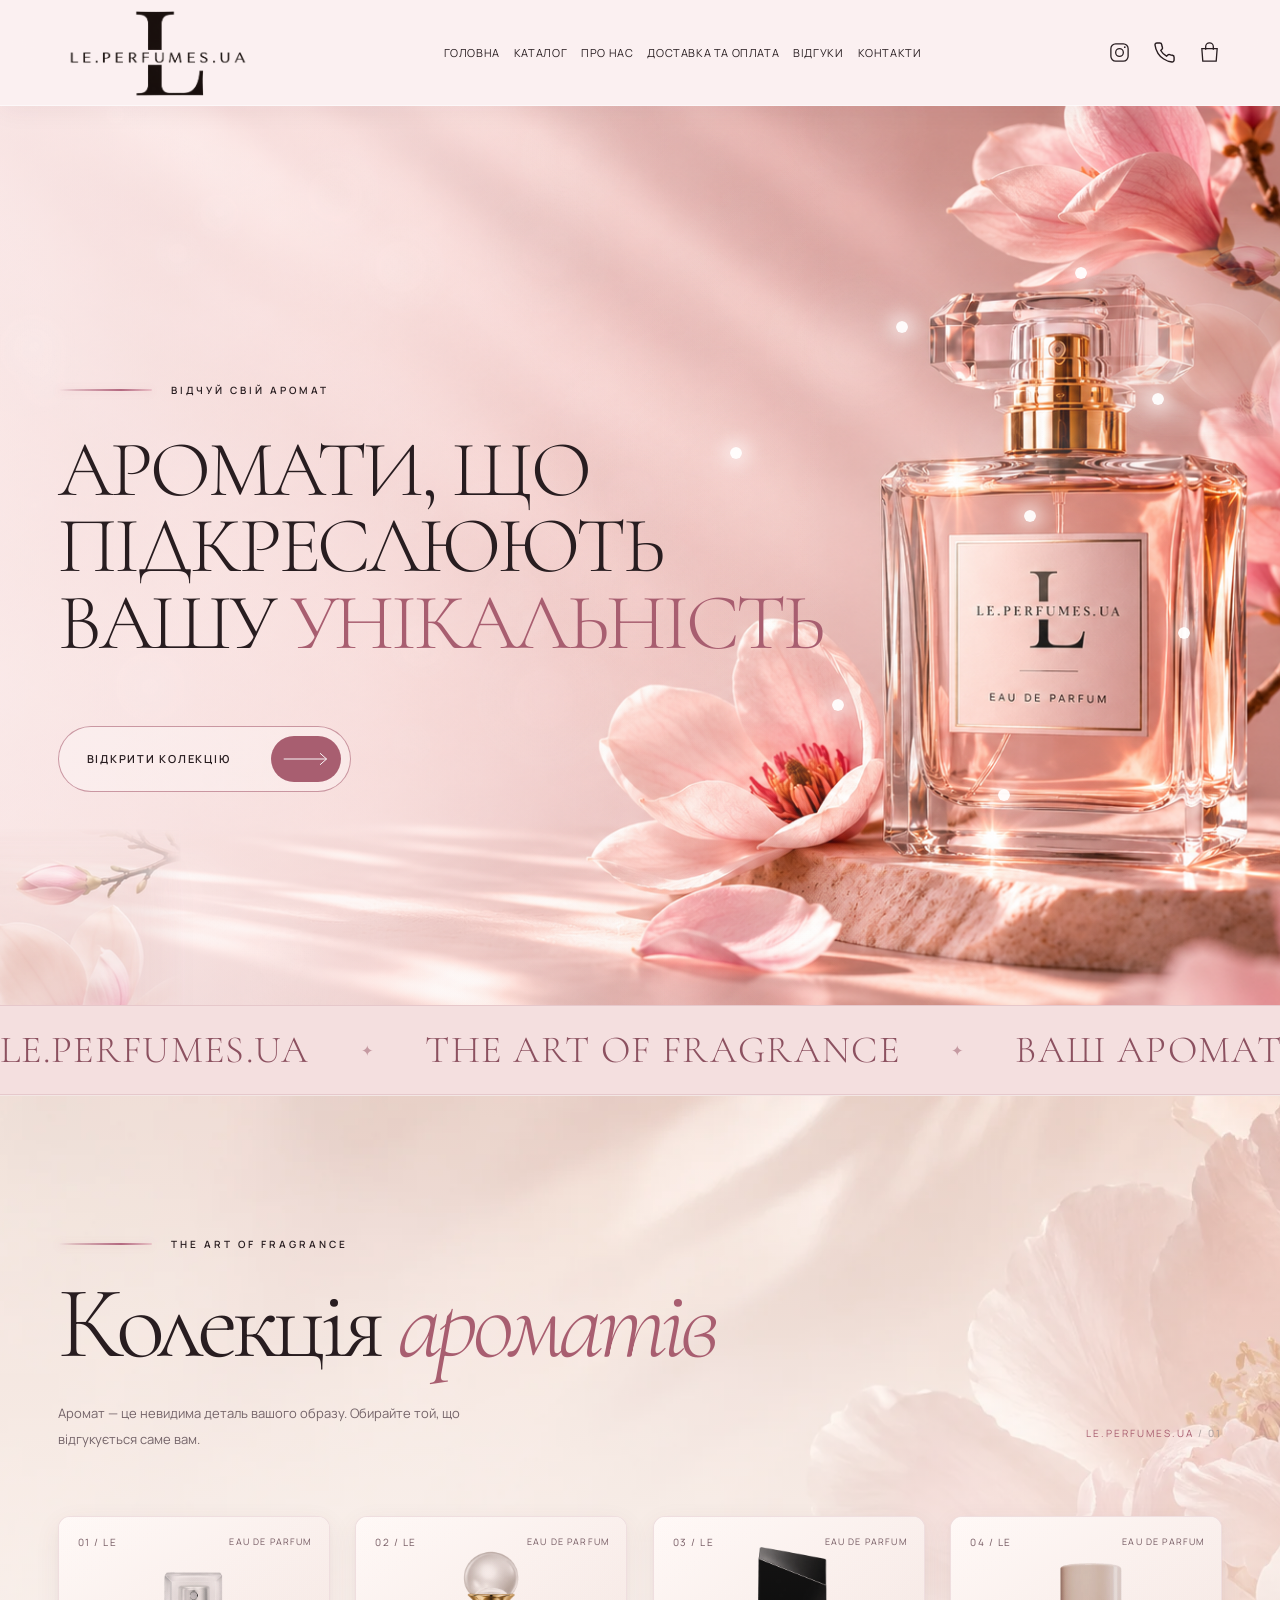
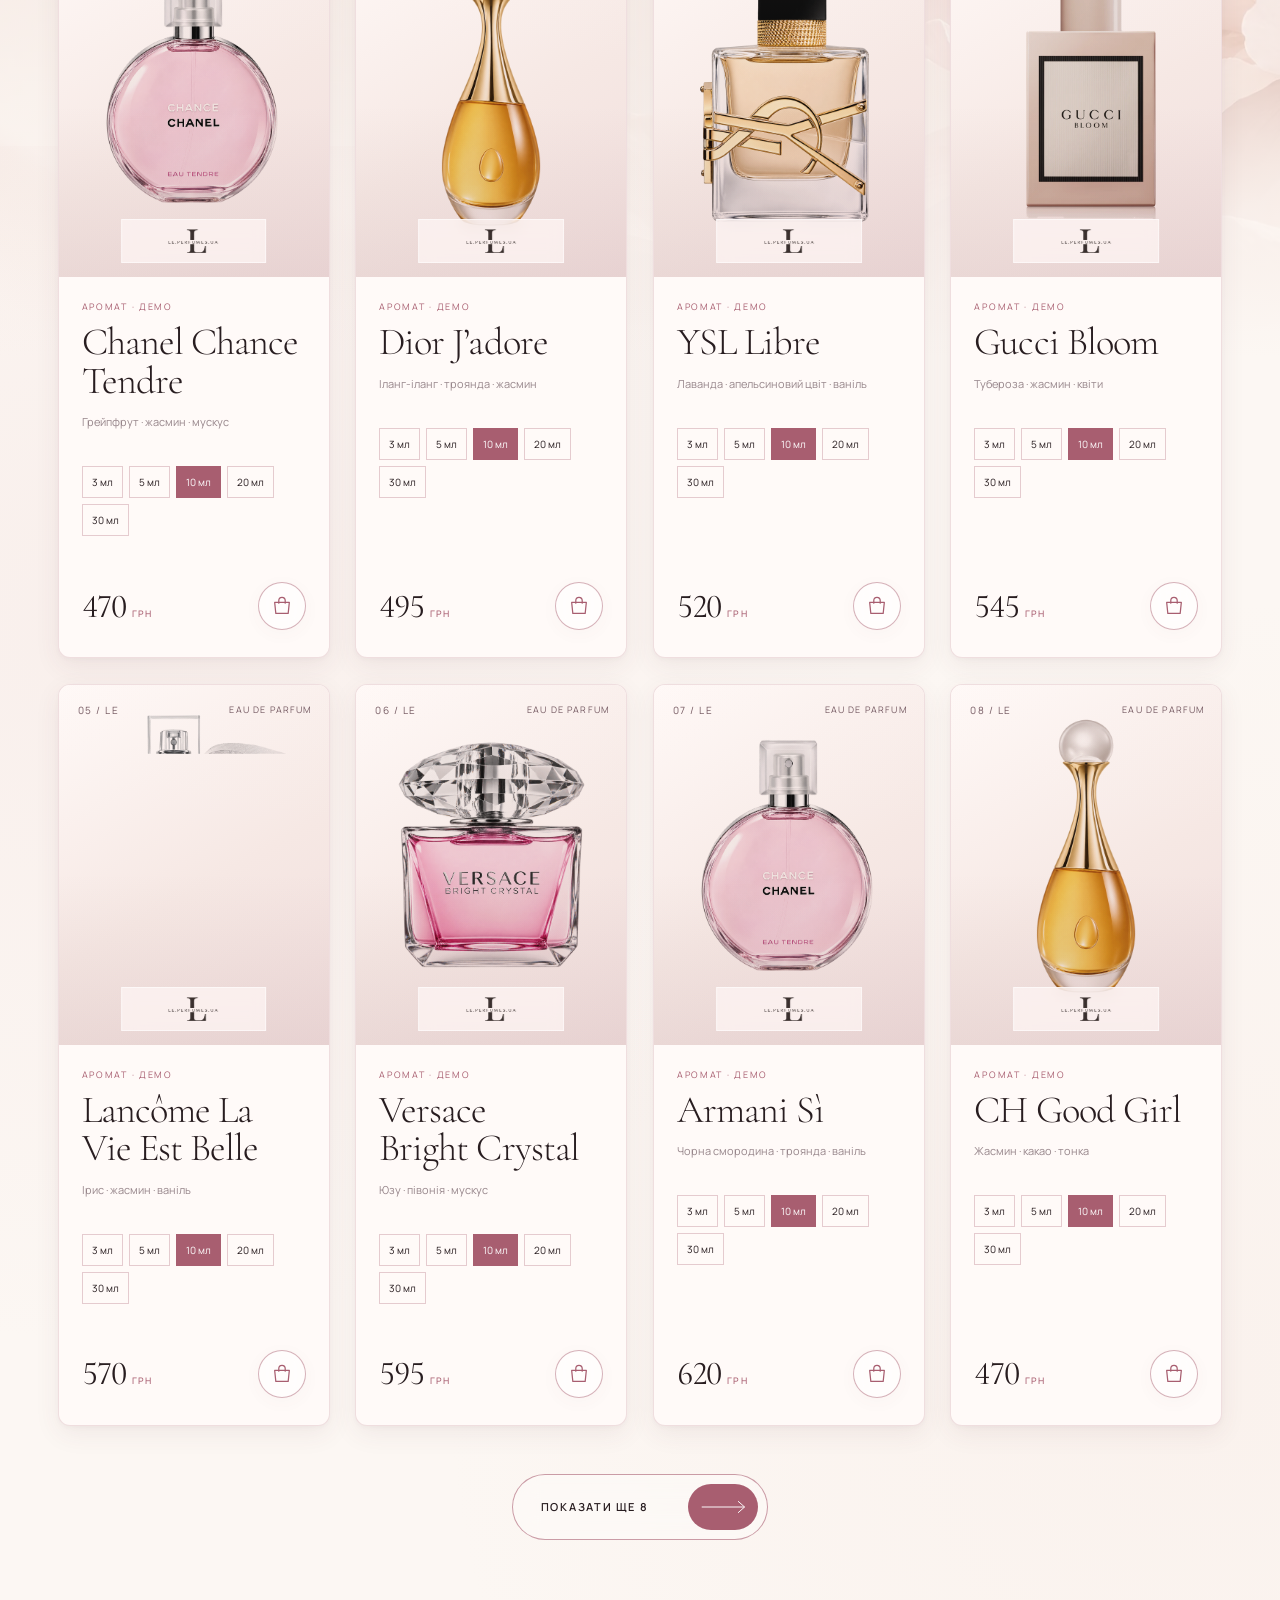
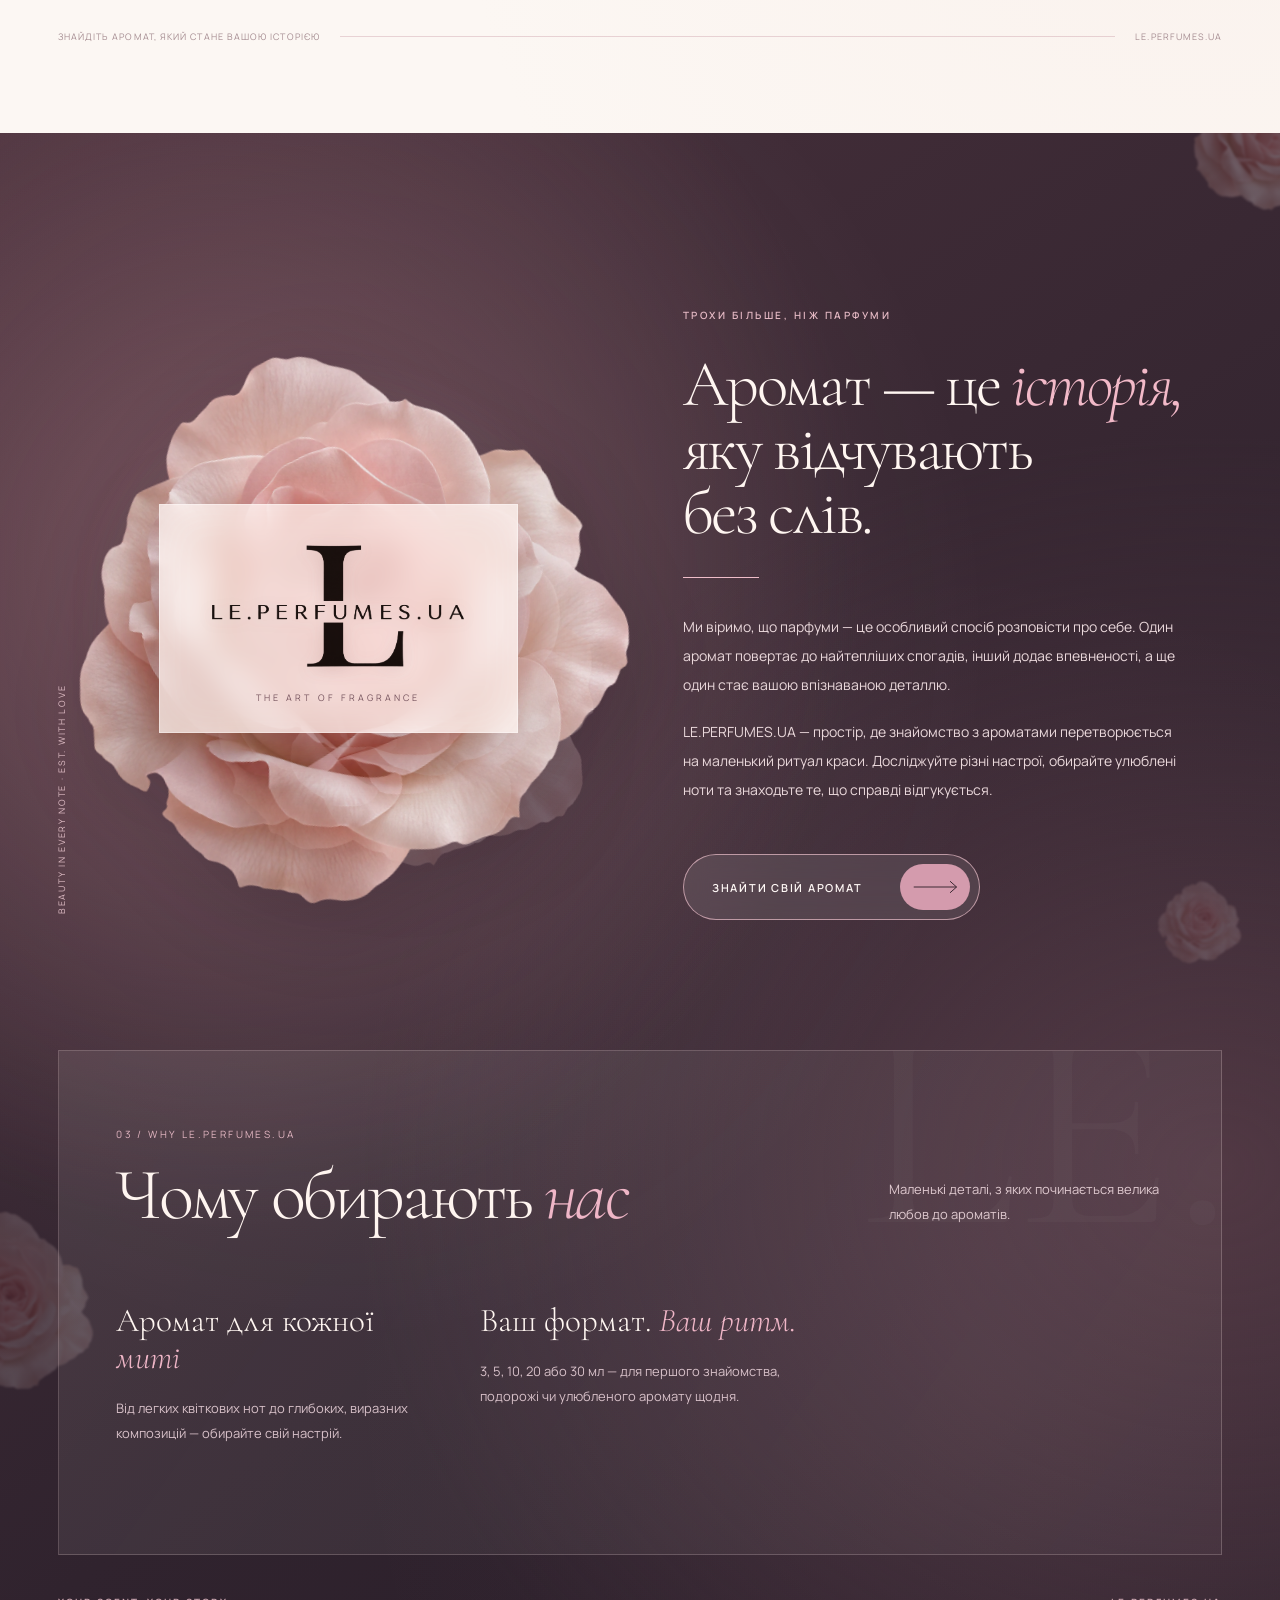
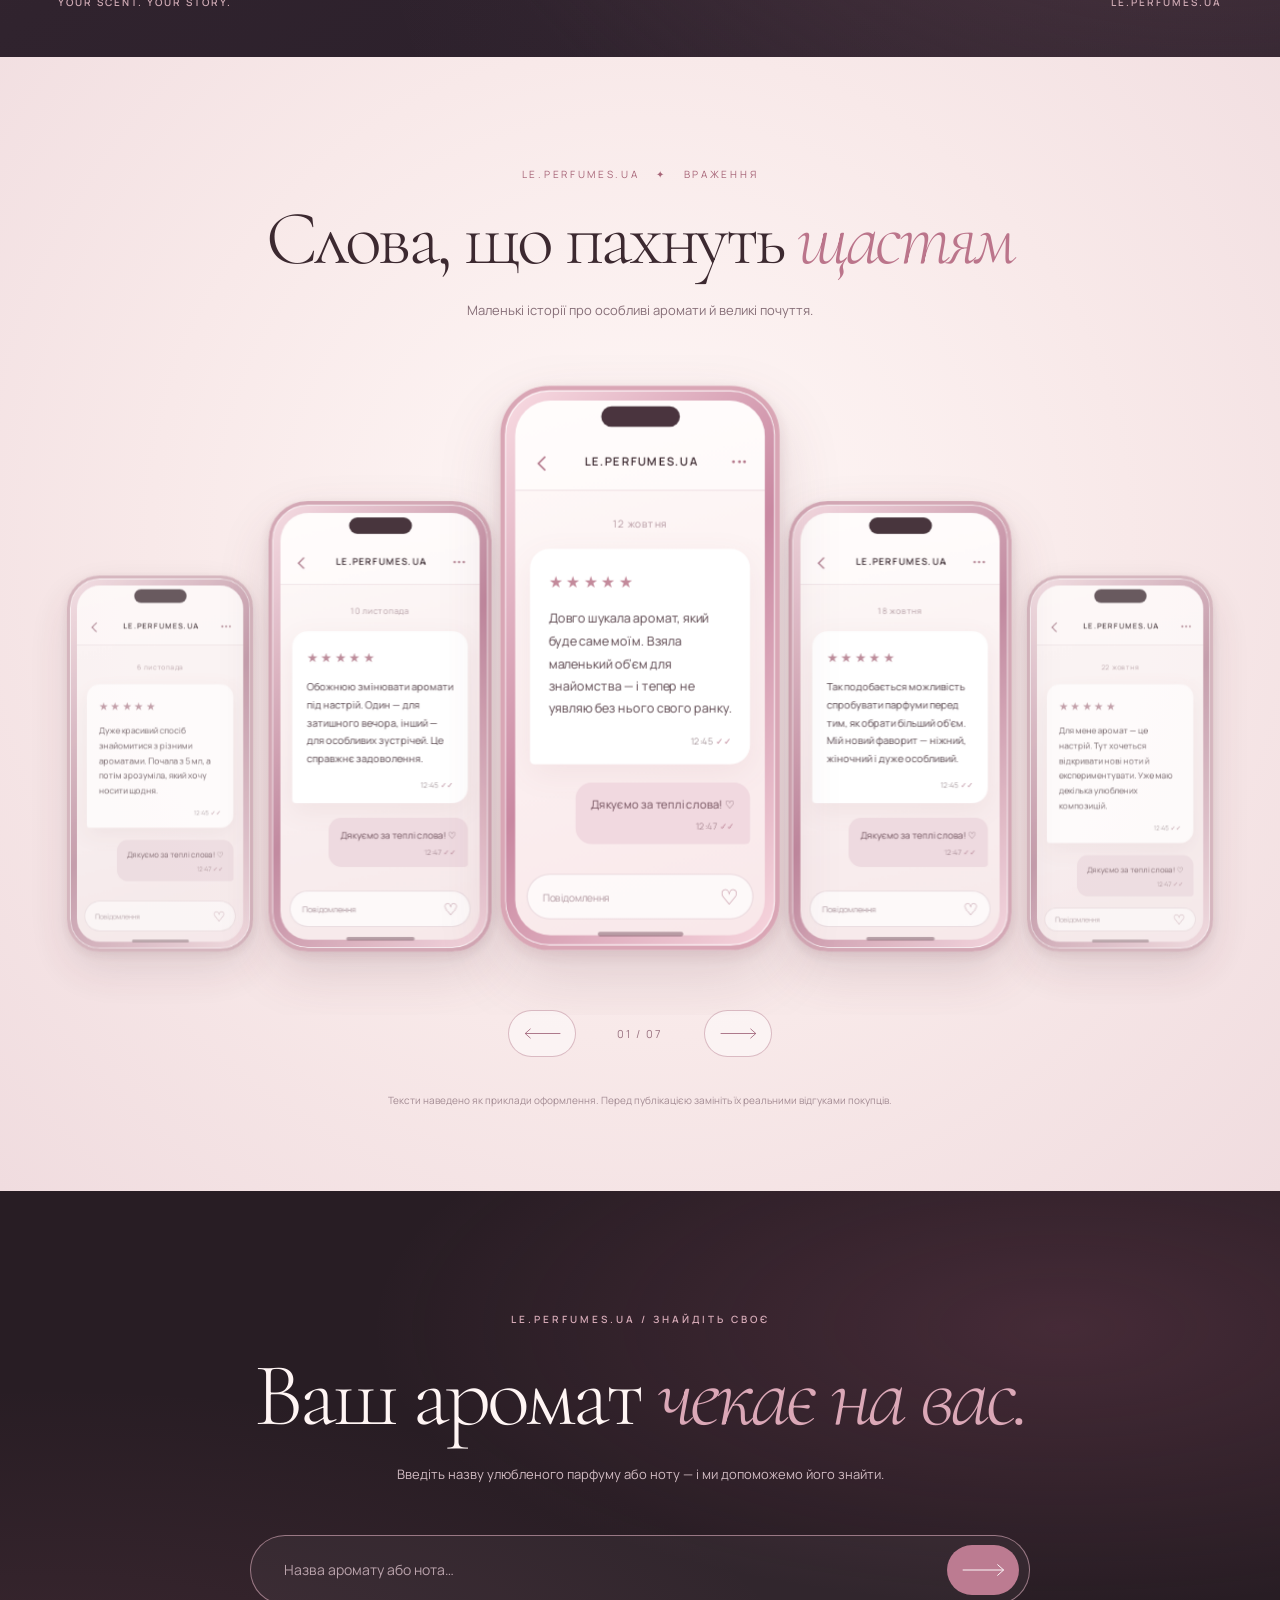
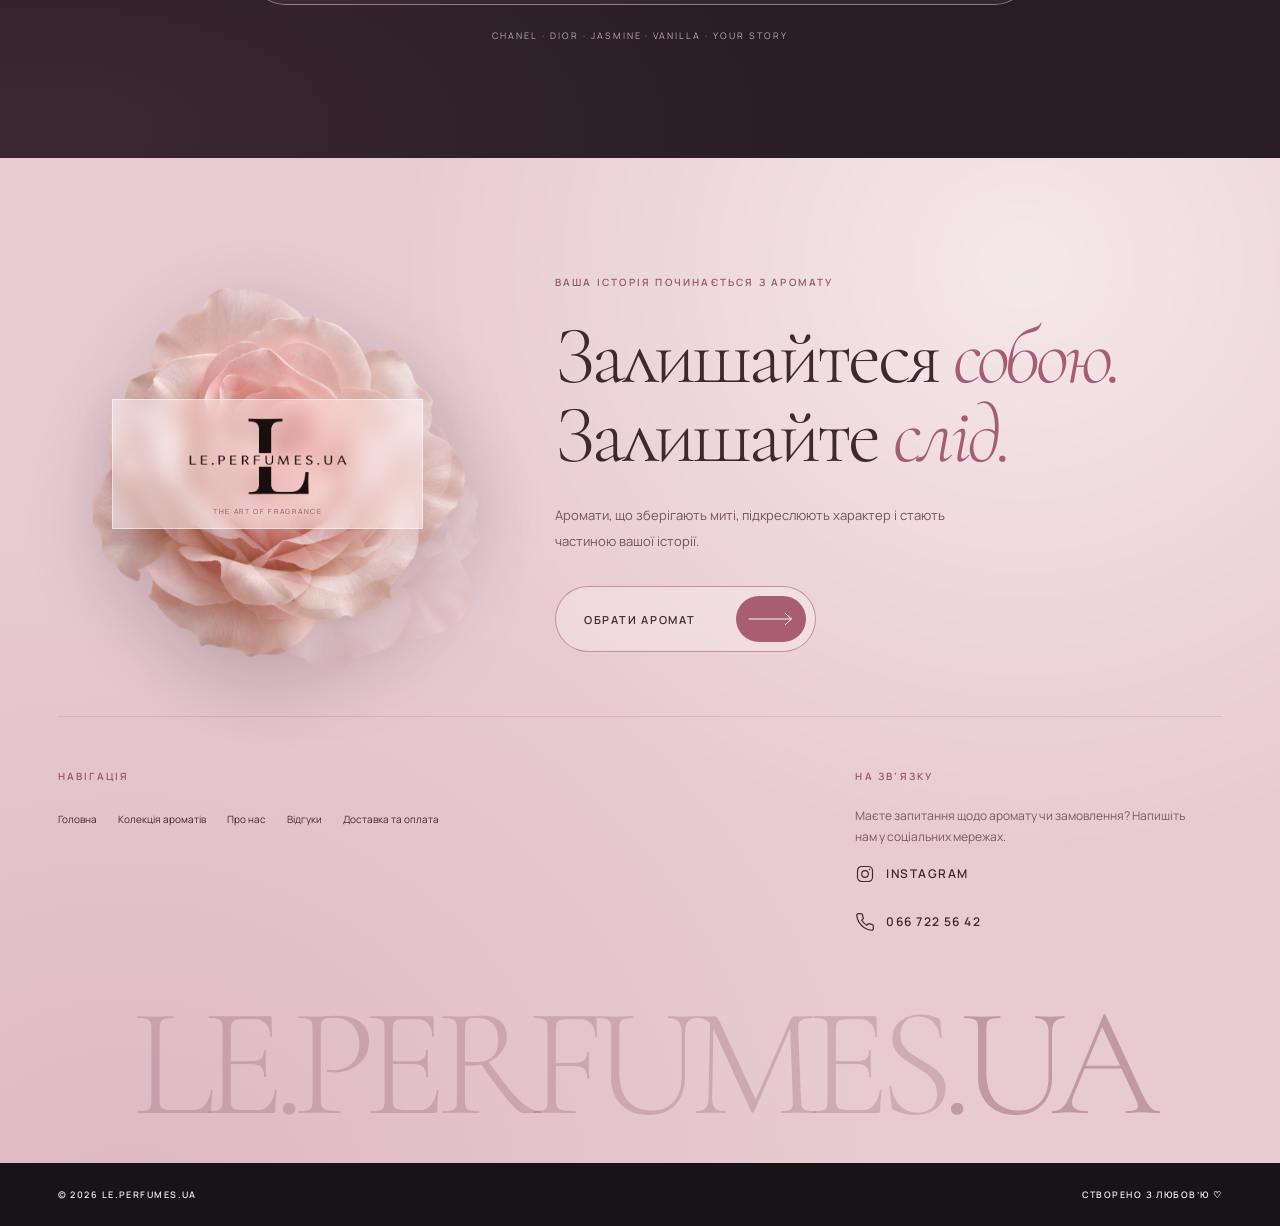
==== index.html @ 93b2b05c "Add files via upload" ====
<!doctype html>

<html lang="uk">
  <head>
    <meta charset="utf-8" />
    <meta content="width=device-width,initial-scale=1" name="viewport" />
    <meta content="#f7e9e8" name="theme-color" />
    <meta
      content="LE.PERFUMES.UA — оригінальні аромати на розпив у форматах 3, 5, 10, 20 та 30 мл. Обирайте улюблену парфумерію та оформлюйте замовлення онлайн."
      name="description"
    />
    <title>LE.PERFUMES.UA — Оригінальна парфумерія та аромати на розпив</title>
    <link href="https://fonts.googleapis.com" rel="preconnect" />
    <link crossorigin="" href="https://fonts.gstatic.com" rel="preconnect" />
    <link
      href="https://fonts.googleapis.com/css2?family=Cormorant+Garamond:wght@300;400&amp;family=Manrope:wght@400;500;600&amp;display=swap"
      rel="stylesheet"
    />
    <link href="style.css" rel="stylesheet" />
    <link href="https://le-perfumes.com.ua/" rel="canonical" />
    <meta content="index, follow, max-image-preview:large" name="robots" />
    <meta content="website" property="og:type" />
    <meta content="uk_UA" property="og:locale" />
    <meta content="LE.PERFUMES.UA" property="og:site_name" />
    <meta
      content="LE.PERFUMES.UA — Оригінальна парфумерія та аромати на розпив"
      property="og:title"
    />
    <meta
      content="LE.PERFUMES.UA — оригінальні аромати на розпив у форматах 3, 5, 10, 20 та 30 мл. Обирайте улюблену парфумерію та оформлюйте замовлення онлайн."
      property="og:description"
    />
    <meta content="https://le-perfumes.com.ua/" property="og:url" />
    <meta
      content="https://le-perfumes.com.ua/og-image.jpg"
      property="og:image"
    />
    <meta content="1200" property="og:image:width" />
    <meta content="630" property="og:image:height" />
    <meta
      content="LE.PERFUMES.UA — мистецтво аромату"
      property="og:image:alt"
    />
    <meta content="summary_large_image" name="twitter:card" />
    <meta
      content="LE.PERFUMES.UA — Оригінальна парфумерія та аромати на розпив"
      name="twitter:title"
    />
    <meta
      content="LE.PERFUMES.UA — оригінальні аромати на розпив у форматах 3, 5, 10, 20 та 30 мл. Обирайте улюблену парфумерію та оформлюйте замовлення онлайн."
      name="twitter:description"
    />
    <meta
      content="https://le-perfumes.com.ua/og-image.jpg"
      name="twitter:image"
    />
    <link href="/favicon.ico" rel="icon" sizes="any" />
    <link href="/favicon-192.png" rel="icon" sizes="192x192" type="image/png" />
    <link href="/apple-touch-icon.png" rel="apple-touch-icon" sizes="180x180" />
    <link href="/site.webmanifest" rel="manifest" />
    <script type="application/ld+json">
      {
        "@context": "https://schema.org",
        "@type": "OnlineStore",
        "name": "LE.PERFUMES.UA",
        "url": "https://le-perfumes.com.ua/",
        "description": "Оригінальна парфумерія та аромати на розпив.",
        "inLanguage": "uk-UA",
        "image": "https://le-perfumes.com.ua/og-image.jpg",
        "telephone": "+380667225642",
        "currenciesAccepted": "UAH",
        "areaServed": {
          "@type": "Country",
          "name": "Ukraine"
        }
      }
    </script>
  </head>
  <body>
    <header class="header">
      <div aria-hidden="true" class="header__petals">
        <i></i><i></i><i></i><i></i><i></i><i></i>
      </div>
      <div class="container header__inner">
        <a aria-label="LE.PERFUMES.UA — головна" class="logo" href="#home">
          <img alt="" src="img/logo.png" />
        </a>
        <nav aria-label="Основна навігація" class="nav" id="main-nav">
          <div aria-hidden="true" class="nav__petals">
            <i></i><i></i><i></i><i></i><i></i><i></i><i></i><i></i><i></i
            ><i></i><i></i><i></i>
          </div>
          <a href="#home">Головна</a><a href="#catalog">Каталог</a
          ><a href="#about">Про нас</a
          ><a href="delivery.html">Доставка та оплата</a
          ><a href="#reviews">Відгуки</a><a href="#contacts">Контакти</a>
          <div aria-hidden="true" class="nav__signature">
            LE<span>·</span>PARFUM
          </div>
          <div class="nav__footer">
            <span>THE ART OF FRAGRANCE</span
            ><a
              href="https://www.instagram.com/le.perfumes.ua"
              rel="noopener noreferrer"
              target="_blank"
              ><svg
                aria-hidden="true"
                class="nav__instagram-icon"
                fill="none"
                stroke="currentColor"
                stroke-width="1.4"
                viewbox="0 0 24 24"
              >
                <rect height="18" rx="5" width="18" x="3" y="3"></rect>
                <circle cx="12" cy="12" r="4"></circle>
                <circle
                  cx="17.5"
                  cy="6.5"
                  fill="currentColor"
                  r=".9"
                  stroke="none"
                ></circle>
              </svg>
              <span>INSTAGRAM</span></a
            >
          </div>
        </nav>
        <div class="header__right">
          <a
            aria-label="Instagram"
            class="header__instagram"
            href="https://www.instagram.com/le.perfumes.ua"
            rel="noopener noreferrer"
            target="_blank"
            ><svg
              fill="none"
              stroke="currentColor"
              stroke-width="1.35"
              viewbox="0 0 24 24"
            >
              <rect height="18" rx="5" width="18" x="3" y="3"></rect>
              <circle cx="12" cy="12" r="4"></circle>
              <circle
                cx="17.5"
                cy="6.5"
                fill="currentColor"
                r=".9"
                stroke="none"
              ></circle></svg></a
          ><a
            class="header__phone"
            href="tel:+380667225642"
            aria-label="Зателефонувати: 066 722 56 42"
            title="Зателефонувати"
            ><svg
              aria-hidden="true"
              viewBox="0 0 24 24"
              fill="none"
              stroke="currentColor"
              stroke-width="1.5"
              stroke-linecap="round"
              stroke-linejoin="round"
            >
              <path
                d="M22 16.9v3a2 2 0 0 1-2.2 2 19.8 19.8 0 0 1-8.6-3.1 19.5 19.5 0 0 1-6-6A19.8 19.8 0 0 1 2.1 4.2 2 2 0 0 1 4.1 2h3a2 2 0 0 1 2 1.7c.13.96.36 1.9.69 2.8a2 2 0 0 1-.45 2.1L8.1 9.9a16 16 0 0 0 6 6l1.3-1.24a2 2 0 0 1 2.1-.45c.9.33 1.84.56 2.8.69A2 2 0 0 1 22 16.9Z"
              /></svg></a
          ><button
            aria-controls="bag"
            aria-label="Відкрити кошик"
            class="icon-button header__bag-button"
            data-open-bag=""
            type="button"
          >
            <svg
              fill="none"
              stroke="currentColor"
              stroke-width="1.35"
              viewbox="0 0 24 24"
            >
              <path d="M4 8h16l-1 13H5L4 8Z"></path>
              <path d="M8 9V6a4 4 0 0 1 8 0v3"></path></svg
            ><span
              class="header__bag-count"
              id="header-bag-count"
              aria-label="0 товарів у кошику"
              hidden
              >0</span
            ></button
          ><button
            aria-controls="main-nav"
            aria-expanded="false"
            aria-label="Відкрити меню"
            class="menu-toggle"
            type="button"
          >
            <span></span><span></span>
          </button>
        </div>
      </div>
    </header>
    <main>
      <section aria-label="LE.PERFUMES.UA — аромати" class="hero" id="home">
        <div aria-hidden="true" class="hero__single-photo"></div>
        <div aria-hidden="true" class="hero__glow"></div>
        <div aria-hidden="true" class="hero__flower hero__flower--left"></div>
        <div aria-hidden="true" class="hero__flower hero__flower--right"></div>
        <div aria-hidden="true" class="hero__particles">
          <span></span><span></span><span></span><span></span><span></span
          ><span></span><span></span><span></span>
        </div>
        <div aria-hidden="true" class="petal-field">
          <span class="petal-field__petal"></span
          ><span class="petal-field__petal"></span
          ><span class="petal-field__petal"></span
          ><span class="petal-field__petal"></span
          ><span class="petal-field__petal"></span
          ><span class="petal-field__petal"></span
          ><span class="petal-field__petal"></span
          ><span class="petal-field__petal"></span
          ><span class="petal-field__petal"></span
          ><span class="petal-field__petal"></span
          ><span class="petal-field__petal"></span
          ><span class="petal-field__petal"></span>
        </div>
        <canvas aria-hidden="true" class="hero__mist"></canvas>
        <div class="container hero__layout">
          <div aria-hidden="true" class="hero__single-mobile-photo"></div>
          <div class="hero__copy">
            <p class="eyebrow"><span></span>Відчуй свій аромат</p>
            <h1 class="title title--hero">
              <span class="title__aromas">АРОМАТИ</span>, ЩО<br />ПІДКРЕСЛЮЮТЬ<br />ВАШУ
              <span>УНІКАЛЬНІСТЬ</span>
            </h1>
            <a class="button button--editorial" href="#catalog"
              ><span>Відкрити колекцію</span
              ><span class="button__arrow"
                ><svg
                  aria-hidden="true"
                  fill="none"
                  stroke="currentColor"
                  stroke-width="1.3"
                  viewbox="0 0 62 20"
                >
                  <path d="M1 10h59m-9-8 9 8-9 8"></path></svg></span
            ></a>
          </div>
        </div>
      </section>
      <div
        aria-label="LE.PERFUMES.UA — мистецтво аромату"
        class="catalog-divider"
      >
        <div class="catalog-divider__track" aria-hidden="true">
          <div class="catalog-divider__group">
            <span>LE.PERFUMES.UA</span
            ><span class="catalog-divider__star">✦</span
            ><span>THE ART OF FRAGRANCE</span
            ><span class="catalog-divider__star">✦</span
            ><span>ВАШ АРОМАТ — ВАША ІСТОРІЯ</span
            ><span class="catalog-divider__star">✦</span>
          </div>
          <div class="catalog-divider__group">
            <span>LE.PERFUMES.UA</span
            ><span class="catalog-divider__star">✦</span
            ><span>THE ART OF FRAGRANCE</span
            ><span class="catalog-divider__star">✦</span
            ><span>ВАШ АРОМАТ — ВАША ІСТОРІЯ</span
            ><span class="catalog-divider__star">✦</span>
          </div>
        </div>
      </div>
      <section aria-labelledby="catalog-heading" class="catalog" id="catalog">
        <div class="container catalog__inner">
          <div class="catalog__intro">
            <div class="catalog__heading">
              <p class="eyebrow"><span></span>THE ART OF FRAGRANCE</p>
              <h2 class="catalog__title" id="catalog-heading">
                Колекція <em>ароматів</em>
              </h2>
              <p class="catalog__description">
                Аромат — це невидима деталь вашого образу. Обирайте той, що
                відгукується саме вам.
              </p>
            </div>
            <p class="catalog__index">LE.PERFUMES.UA <span> / 01</span></p>
          </div>
          <div class="catalog__grid" id="catalog-grid"></div>
          <button
            class="button button--editorial catalog__more"
            hidden=""
            id="catalog-more"
            type="button"
          >
            <span>Показати ще 10</span
            ><span aria-hidden="true" class="button__arrow"
              ><svg
                fill="none"
                stroke="currentColor"
                stroke-width="1.3"
                viewbox="0 0 62 20"
              >
                <path d="M1 10h59m-9-8 9 8-9 8"></path>
              </svg>
            </span>
          </button>
          <div class="catalog__end">
            <span>Знайдіть аромат, який стане вашою історією</span
            ><span aria-hidden="true" class="catalog__end-line"></span
            ><span>LE.PERFUMES.UA</span>
          </div>
        </div>
      </section>

      <!-- Brand story and benefits / one combined section -->
      <section class="about-rose" id="about" aria-labelledby="about-title">
        <div class="about-rose__ambient" aria-hidden="true"></div>
        <div
          class="about-rose__floating about-rose__floating--one"
          aria-hidden="true"
        ></div>
        <div
          class="about-rose__floating about-rose__floating--two"
          aria-hidden="true"
        ></div>
        <div
          class="about-rose__floating about-rose__floating--three"
          aria-hidden="true"
        ></div>
        <div class="container about-rose__container">
          <div class="about-rose__top" data-about-reveal>
            <span class="about-rose__eyebrow"
              >LE.PERFUMES.UA <span>✦</span> НАША ФІЛОСОФІЯ</span
            >
            <span class="about-rose__chapter">02 / THE STORY</span>
          </div>
          <div class="about-rose__main">
            <div
              class="about-rose__art"
              aria-label="Логотип LE.PERFUMES.UA на тлі анімованої ніжно-рожевої троянди"
            >
              <div class="about-rose__halo" aria-hidden="true"></div>
              <div
                class="about-rose__rose about-rose__rose--back"
                aria-hidden="true"
              ></div>
              <div
                class="about-rose__rose about-rose__rose--front"
                aria-hidden="true"
              ></div>
              <div class="about-rose__logo-frame">
                <img
                  src="img/logo.png"
                  alt="LE.PERFUMES.UA"
                  class="about-rose__logo"
                  loading="lazy"
                />
                <span>THE ART OF FRAGRANCE</span>
              </div>
              <span class="about-rose__art-label"
                >BEAUTY IN EVERY NOTE · EST. WITH LOVE</span
              >
            </div>
            <div class="about-rose__story" data-about-reveal>
              <span class="about-rose__overline"
                >ТРОХИ БІЛЬШЕ, НІЖ ПАРФУМИ</span
              >
              <h2 id="about-title">
                Аромат — це <em>історія,</em><br />яку відчувають<br />без слів.
              </h2>
              <span class="about-rose__rule" aria-hidden="true"></span>
              <p>
                Ми віримо, що парфуми — це особливий спосіб розповісти про себе.
                Один аромат повертає до найтепліших спогадів, інший додає
                впевненості, а ще один стає вашою впізнаваною деталлю.
              </p>
              <p>
                LE.PERFUMES.UA — простір, де знайомство з ароматами
                перетворюється на маленький ритуал краси. Досліджуйте різні
                настрої, обирайте улюблені ноти та знаходьте те, що справді
                відгукується.
              </p>
              <a
                href="#catalog"
                class="button button--editorial about-rose__cta"
                ><span>Знайти свій аромат</span
                ><span class="button__arrow" aria-hidden="true"
                  ><svg
                    viewBox="0 0 62 20"
                    fill="none"
                    stroke="currentColor"
                    stroke-width="1.3"
                  >
                    <path d="M1 10h59m-9-8 9 8-9 8" /></svg></span
              ></a>
            </div>
          </div>
          <div class="about-rose__benefits" aria-label="Чому обирають нас">
            <div class="about-rose__benefits-intro" data-about-reveal>
              <div>
                <span class="about-rose__benefits-kicker"
                  >03 / WHY LE.PERFUMES.UA</span
                >
                <h3>Чому обирають <em>нас</em></h3>
              </div>
              <p>
                Маленькі деталі, з яких починається велика любов до ароматів.
              </p>
            </div>
            <div class="about-rose__benefits-list">
              <article class="about-rose__benefit" data-about-reveal>
                <div class="about-rose__benefit-content">
                  <h4>Аромат для кожної <em>миті</em></h4>
                  <p>
                    Від легких квіткових нот до глибоких, виразних композицій —
                    обирайте свій настрій.
                  </p>
                </div>
              </article>
              <article class="about-rose__benefit" data-about-reveal>
                <div class="about-rose__benefit-content">
                  <h4>Ваш формат. <em>Ваш ритм.</em></h4>
                  <p>
                    3, 5, 10, 20 або 30 мл — для першого знайомства, подорожі чи
                    улюбленого аромату щодня.
                  </p>
                </div>
              </article>
              <article class="about-rose__benefit" data-about-reveal>
                <div class="about-rose__benefit-content">
                  <h4>100% оригінальні <em>аромати</em></h4>
                  <p>
                    Ми співпрацюємо лише з офіційними постачальниками та
                    гарантуємо автентичність кожного флакона.
                  </p>
                </div>
              </article>
            </div>
          </div>
          <div class="about-rose__bottom" aria-hidden="true">
            <span>YOUR SCENT. YOUR STORY.</span><span>LE.PERFUMES.UA</span>
          </div>
        </div>
      </section>

      <!-- Editorial reviews: illustrative testimonials; replace with verified customer feedback before publishing -->
      <section class="reviews" id="reviews" aria-labelledby="reviews-title">
        <div class="container reviews__heading">
          <p class="reviews__eyebrow">LE.PERFUMES.UA <span>✦</span> ВРАЖЕННЯ</p>
          <h2 id="reviews-title">Слова, що пахнуть <em>щастям</em></h2>
          <p class="reviews__lead">
            Маленькі історії про особливі аромати й великі почуття.
          </p>
        </div>
        <div
          class="reviews__stage"
          aria-roledescription="карусель"
          aria-label="Приклади відгуків"
        >
          <div class="reviews__phones" id="reviews-phones"></div>
        </div>
        <div class="reviews__controls">
          <button
            class="reviews__nav"
            type="button"
            id="reviews-prev"
            aria-label="Попередній відгук"
          >
            <svg
              viewBox="0 0 62 20"
              fill="none"
              stroke="currentColor"
              stroke-width="1.4"
              aria-hidden="true"
            >
              <path d="M61 10H2m9-8-9 8 9 8" />
            </svg>
          </button>
          <span class="reviews__counter" id="reviews-counter" aria-live="polite"
            >01 / 07</span
          >
          <button
            class="reviews__nav"
            type="button"
            id="reviews-next"
            aria-label="Наступний відгук"
          >
            <svg
              viewBox="0 0 62 20"
              fill="none"
              stroke="currentColor"
              stroke-width="1.4"
              aria-hidden="true"
            >
              <path d="M1 10h59m-9-8 9 8-9 8" />
            </svg>
          </button>
        </div>
        <p class="reviews__disclaimer">
          Тексти наведено як приклади оформлення. Перед публікацією замініть їх
          реальними відгуками покупців.
        </p>
      </section>
    </main>

    <section
      class="scent-search"
      id="scent-search"
      aria-labelledby="scent-search-title"
    >
      <div class="scent-search__aura" aria-hidden="true"></div>
      <div class="container scent-search__inner">
        <div class="scent-search__copy">
          <span class="scent-search__kicker"
            >LE.PERFUMES.UA / ЗНАЙДІТЬ СВОЄ</span
          >
          <h2 id="scent-search-title">Ваш аромат <em>чекає на вас.</em></h2>
          <p>
            Введіть назву улюбленого парфуму або ноту — і ми допоможемо його
            знайти.
          </p>
        </div>
        <form class="scent-search__form" id="scent-search-form" role="search">
          <label for="scent-search-input" class="sr-only">Пошук аромату</label
          ><input
            id="scent-search-input"
            type="search"
            placeholder="Назва аромату або нота…"
            autocomplete="off"
            required
          /><button type="submit" aria-label="Знайти аромат">
            <svg
              viewBox="0 0 62 20"
              fill="none"
              stroke="currentColor"
              stroke-width="1.35"
              aria-hidden="true"
            >
              <path d="M1 10h59m-9-8 9 8-9 8" />
            </svg>
          </button>
        </form>
        <p
          class="scent-search__hint"
          id="scent-search-hint"
          role="status"
          aria-live="polite"
        >
          CHANEL · DIOR · JASMINE · VANILLA · YOUR STORY
        </p>
      </div>
    </section>
    <footer class="footer" id="contacts" aria-labelledby="footer-title">
      <div class="footer__glow" aria-hidden="true"></div>
      <div class="container footer__inner">
        <div class="footer__main">
          <div
            class="footer__flower"
            aria-label="LE.PERFUMES.UA — логотип на анімованій троянді"
          >
            <div class="about-rose__halo" aria-hidden="true"></div>
            <div
              class="about-rose__rose about-rose__rose--back"
              aria-hidden="true"
            ></div>
            <div
              class="about-rose__rose about-rose__rose--front"
              aria-hidden="true"
            ></div>
            <div class="footer__flower-logo">
              <img
                src="img/logo.png"
                alt="LE.PERFUMES.UA"
                loading="lazy"
              /><span>THE ART OF FRAGRANCE</span>
            </div>
          </div>
          <div class="footer__brand">
            <p class="footer__kicker">ВАША ІСТОРІЯ ПОЧИНАЄТЬСЯ З АРОМАТУ</p>
            <h2 id="footer-title">
              Залишайтеся <em>собою.</em><br />Залишайте <em>слід.</em>
            </h2>
            <p class="footer__desc">
              Аромати, що зберігають миті, підкреслюють характер і стають
              частиною вашої історії.
            </p>
            <a class="button button--editorial footer__button" href="#catalog"
              ><span>Обрати аромат</span
              ><span class="button__arrow" aria-hidden="true"
                ><svg
                  viewBox="0 0 62 20"
                  fill="none"
                  stroke="currentColor"
                  stroke-width="1.3"
                >
                  <path d="M1 10h59m-9-8 9 8-9 8" /></svg></span
            ></a>
          </div>
          <div class="footer__links">
            <div>
              <p class="footer__label">НАВІГАЦІЯ</p>
              <a href="#home">Головна</a><a href="#catalog">Колекція ароматів</a
              ><a href="#about">Про нас</a><a href="#reviews">Відгуки</a
              ><a href="delivery.html">Доставка та оплата</a>
            </div>
            <div>
              <p class="footer__label">НА ЗВ’ЯЗКУ</p>
              <p class="footer__contact-note">
                Маєте запитання щодо аромату чи замовлення? Напишіть нам у
                соціальних мережах.
              </p>
              <a
                class="footer__social"
                href="https://www.instagram.com/le.perfumes.ua"
                target="_blank"
                rel="noopener noreferrer"
                aria-label="Instagram (посилання потрібно замінити на профіль магазину)"
                ><svg
                  class="footer__instagram-icon"
                  viewBox="0 0 24 24"
                  fill="none"
                  stroke="currentColor"
                  stroke-width="1.4"
                  aria-hidden="true"
                >
                  <rect x="3" y="3" width="18" height="18" rx="5" />
                  <circle cx="12" cy="12" r="4" />
                  <circle
                    cx="17.5"
                    cy="6.5"
                    r=".9"
                    fill="currentColor"
                    stroke="none"
                  /></svg
                >INSTAGRAM</a
              >
              <a
                class="footer__phone"
                href="tel:+380667225642"
                aria-label="Зателефонувати: 066 722 56 42"
                ><svg
                  aria-hidden="true"
                  viewBox="0 0 24 24"
                  fill="none"
                  stroke="currentColor"
                  stroke-width="1.5"
                  stroke-linecap="round"
                  stroke-linejoin="round"
                >
                  <path
                    d="M22 16.9v3a2 2 0 0 1-2.2 2 19.8 19.8 0 0 1-8.6-3.1 19.5 19.5 0 0 1-6-6A19.8 19.8 0 0 1 2.1 4.2 2 2 0 0 1 4.1 2h3a2 2 0 0 1 2 1.7c.13.96.36 1.9.69 2.8a2 2 0 0 1-.45 2.1L8.1 9.9a16 16 0 0 0 6 6l1.3-1.24a2 2 0 0 1 2.1-.45c.9.33 1.84.56 2.8.69A2 2 0 0 1 22 16.9Z"
                  /></svg
                ><span>066 722 56 42</span></a
              >
            </div>
          </div>
        </div>
        <div class="footer__wordmark" aria-hidden="true">
          LE.PERFUMES<span>.UA</span>
        </div>
      </div>
      <div class="footer__bottom">
        <div class="container footer__bottom-inner">
          <span>© <span id="footer-year">2026</span> LE.PERFUMES.UA</span
          ><span>СТВОРЕНО З ЛЮБОВ’Ю ♡</span>
        </div>
      </div>
    </footer>
    <div aria-live="polite" class="toast" role="status"></div>
    <script defer="" src="app.js"></script>
    <aside
      aria-hidden="true"
      aria-labelledby="bag-heading"
      class="bag"
      id="bag"
    >
      <div class="bag__overlay" data-close-bag=""></div>
      <div
        aria-labelledby="bag-heading"
        aria-modal="true"
        class="bag__panel"
        role="dialog"
      >
        <div class="bag__header">
          <div>
            <h2 id="bag-heading">Мій <em>кошик</em></h2>
          </div>
          <button
            aria-label="Закрити кошик"
            class="bag__close"
            data-close-bag=""
            type="button"
          >
            <svg
              viewBox="0 0 24 24"
              fill="none"
              stroke="currentColor"
              stroke-width="1.4"
              stroke-linecap="round"
              aria-hidden="true"
            >
              <path d="M5 5l14 14M19 5 5 19" />
            </svg>
          </button>
        </div>
        <div class="bag__items" id="bag-items"></div>
        <div class="bag__bottom">
          <div class="bag__total">
            <span>Разом</span><strong id="bag-total">0 грн</strong>
          </div>
          <button
            class="button button--editorial bag__order"
            id="bag-copy"
            type="button"
          >
            <span>Оформити замовлення</span
            ><span aria-hidden="true" class="button__arrow"
              ><svg
                fill="none"
                stroke="currentColor"
                stroke-width="1.3"
                viewbox="0 0 62 20"
              >
                <path d="M1 10h59m-9-8 9 8-9 8"></path>
              </svg>
            </span>
          </button>
          <p class="bag__note">
            Заповніть контактні дані та адресу доставки на наступному кроці.
          </p>
        </div>
        <section
          class="checkout"
          id="checkout"
          hidden
          aria-labelledby="checkout-title"
        >
          <button class="checkout__back" id="checkout-back" type="button">
            <svg aria-hidden="true" viewBox="0 0 46 16" fill="none">
              <path
                d="M45 8H2m8-7L2 8l8 7"
                stroke="currentColor"
                stroke-width="1.2"
                stroke-linecap="round"
                stroke-linejoin="round"
              /></svg
            ><span>Повернутися до кошика</span>
          </button>
          <h3 id="checkout-title">Дані для <em>доставки</em></h3>
          <form id="checkout-form">
            <label for="checkout-name">Ваше ім’я *</label>
            <input
              id="checkout-name"
              name="name"
              autocomplete="name"
              maxlength="100"
              required
              placeholder="Як до вас звертатися?"
            />
            <label for="checkout-phone">Номер телефону *</label>
            <input
              id="checkout-phone"
              name="phone"
              type="tel"
              autocomplete="tel"
              inputmode="tel"
              pattern="[+0-9()\s-]{9,20}"
              required
              placeholder="+380 XX XXX XX XX"
            />
            <label for="checkout-city">Місто / населений пункт *</label>
            <input
              id="checkout-city"
              name="city"
              autocomplete="address-level2"
              maxlength="120"
              required
              placeholder="Наприклад, Київ"
            />
            <label for="checkout-delivery"
              >Адреса доставки / відділення Нової пошти *</label
            >
            <textarea
              id="checkout-delivery"
              name="delivery"
              maxlength="400"
              rows="3"
              required
              placeholder="Нова пошта №..., поштомат або повна адреса"
            ></textarea>
            <label for="checkout-comment"
              >Коментар до замовлення (необов’язково)</label
            >
            <textarea
              id="checkout-comment"
              name="comment"
              maxlength="500"
              rows="2"
              placeholder="Ваші побажання"
            ></textarea>
            <label class="checkout__consent"
              ><input type="checkbox" required />
              <span
                >Погоджуюся на використання вказаних даних для обробки мого
                замовлення.</span
              ></label
            >
            <button
              class="button button--editorial checkout__submit"
              type="submit"
            >
              Підтвердити замовлення
            </button>
            <p
              class="checkout__error"
              id="checkout-error"
              role="alert"
              hidden
            ></p>
          </form>
        </section>
        <section
          class="checkout checkout--thanks"
          id="checkout-thanks"
          hidden
          aria-live="polite"
        >
          <div class="checkout__heart">♡</div>
          <h3>Дякуємо за ваше <em>замовлення!</em></h3>
          <p>
            Ваше замовлення успішно оформлено. Найближчим часом наш менеджер
            зв’яжеться з вами для підтвердження деталей і доставки.
          </p>
          <p class="checkout__signature">З любов’ю, LE.PERFUMES.UA ♡</p>
          <button
            class="button button--editorial"
            id="checkout-finish"
            type="button"
          >
            Продовжити покупки
          </button>
        </section>
      </div>
    </aside>
  </body>
</html>
---- style.css ----
/* LE.PERFUMES.UA / Header + Hero only / All CSS lives here */
:root {
  --ink: #281d20;
  --rose: #a85e70;
  --blush: #f7e9e8;
  --gutter: clamp(20px, 4.5vw, 75px);
  --ease: cubic-bezier(0.22, 1, 0.36, 1);
}
*,
*::before,
*::after {
  box-sizing: border-box;
}
html {
  scroll-behavior: smooth;
}
body {
  margin: 0;
  background: var(--blush);
  color: var(--ink);
  font-family: Manrope, Arial, sans-serif;
}
a {
  color: inherit;
  text-decoration: none;
}
button {
  font: inherit;
  color: inherit;
  cursor: pointer;
}
.container {
  width: min(calc(100% - 2 * var(--gutter)), 1600px);
  margin-inline: auto;
}
.header {
  position: absolute;
  inset: 0 0 auto;
  z-index: 50;
  background: rgba(255, 255, 255, 0.48);
  -webkit-backdrop-filter: blur(24px) saturate(1.4);
  backdrop-filter: blur(24px) saturate(1.4);
  border-bottom: 1px solid rgba(255, 255, 255, 0.55);
}
.header__inner {
  height: 105px;
  display: flex;
  align-items: center;
  justify-content: space-between;
  gap: 25px;
}

.nav {
  display: flex;
  align-items: center;
  gap: clamp(12px, 1.65vw, 30px);
}
.nav > a {
  font-size: 12px;
  text-transform: uppercase;
  letter-spacing: 0.055em;
  white-space: nowrap;
  position: relative;
}
.nav > a:after {
  content: "";
  height: 1px;
  background: var(--rose);
  position: absolute;
  bottom: -10px;
  left: 0;
  right: 0;
  transform: scaleX(0);
  transform-origin: left;
  transition: transform 0.35s;
}
.nav > a:hover:after {
  transform: scaleX(1);
}
.header__right,
.header__social,
.header__icons {
  display: flex;
  align-items: center;
}
.header__right {
  gap: 22px;
}
.header__social {
  gap: 12px;
}
.header__icons {
  gap: 13px;
}
.header__social a,
.icon-button {
  width: 23px;
  height: 25px;
  display: grid;
  place-items: center;
  transition:
    transform 0.3s,
    color 0.3s;
}
.header__social a:hover,
.icon-button:hover {
  transform: translateY(-3px);
  color: var(--rose);
}
.header__social svg,
.icon-button svg {
  display: block;
  width: 20px;
  height: 20px;
}
.icon-button {
  border: 0;
  background: transparent;
  padding: 0;
}
.menu-toggle,
.nav__social-mobile {
  display: none;
}
.hero {
  position: relative;
  min-height: 900px;
  overflow: hidden;
  isolation: isolate;
  background: var(--blush);
}
.hero__slides,
.hero__slide {
  position: absolute;
  inset: 0;
}
.hero__slide {
  background-image: var(--photo);
  background-size: cover;
  background-position: center;
  opacity: 0;
  transform: scale(1.09);
  transition:
    opacity 1.4s ease,
    transform 5s ease;
  will-change: opacity, transform;
}
.hero__slide.is-active {
  opacity: 1;
  transform: scale(1.015);
}
.hero__glow {
  position: absolute;
  inset: 0;
  z-index: 1;
  pointer-events: none;
  background:
    linear-gradient(90deg, rgba(250, 238, 238, 0.38), transparent 66%),
    radial-gradient(
      circle at 70% 45%,
      rgba(255, 250, 244, 0.22),
      transparent 36%
    );
  animation: glowBreath 4s ease-in-out infinite alternate;
}
.hero__mist {
  position: absolute;
  inset: 0;
  width: 100%;
  height: 100%;
  z-index: 3;
  pointer-events: none;
  opacity: 0.9;
}
.hero__flower {
  position: absolute;
  z-index: 4;
  pointer-events: none;
  width: clamp(180px, 22vw, 330px);
  height: clamp(180px, 22vw, 330px);
  background: url("img/petals.webp") center/contain no-repeat;
  opacity: 0.45;
  filter: drop-shadow(0 15px 25px rgba(146, 74, 89, 0.12));
}
.hero__flower--left {
  left: -100px;
  bottom: -80px;
  animation: flowerLeft 6s ease-in-out infinite alternate;
}
.hero__flower--right {
  right: -90px;
  top: 80px;
  animation: flowerRight 7s ease-in-out infinite alternate;
}
.hero__particles {
  position: absolute;
  inset: 0;
  z-index: 5;
  pointer-events: none;
}
.hero__particles span {
  position: absolute;
  display: block;
  width: 12px;
  height: 12px;
  background: rgba(255, 255, 255, 0.95);
  border-radius: 50%;
  box-shadow: 0 0 18px 8px rgba(255, 249, 249, 0.6);
  animation: sparkle 3s ease-in-out infinite;
}
.hero__particles span:nth-child(1) {
  top: 24%;
  left: 70%;
  animation-delay: 0s;
}
.hero__particles span:nth-child(2) {
  top: 45%;
  left: 80%;
  animation-delay: 0.7s;
}
.hero__particles span:nth-child(3) {
  top: 66%;
  left: 65%;
  animation-delay: 1.4s;
}
.hero__particles span:nth-child(4) {
  top: 32%;
  left: 90%;
  animation-delay: 2s;
}
.hero__particles span:nth-child(5) {
  top: 76%;
  left: 78%;
  animation-delay: 2.6s;
}
.hero__particles span:nth-child(6) {
  top: 38%;
  left: 57%;
  animation-delay: 1s;
}
.hero__particles span:nth-child(7) {
  top: 58%;
  left: 92%;
  animation-delay: 1.8s;
}
.hero__particles span:nth-child(8) {
  top: 18%;
  left: 84%;
  animation-delay: 2.3s;
}
.hero__layout {
  min-height: 900px;
  position: relative;
  z-index: 7;
  display: flex;
  align-items: center;
}
.hero__copy {
  padding-top: 65px;
  max-width: 920px;
  animation: copyEnter 1.3s var(--ease) both;
}
.eyebrow {
  margin: 0 0 35px;
  display: flex;
  align-items: center;
  gap: 15px;
  font-size: 10px;
  font-weight: 600;
  letter-spacing: 0.3em;
  text-transform: uppercase;
}
.eyebrow span {
  display: block;
  width: 45px;
  height: 1px;
  background: var(--rose);
}
.title {
  margin: 0;
}
.title--hero {
  font-family: "Cormorant Garamond", Georgia, serif;
  font-size: clamp(67px, 6.1vw, 114px);
  font-weight: 300;
  line-height: 0.96;
  letter-spacing: -0.038em;
  text-transform: uppercase;
}
.title--hero span {
  color: var(--rose);
  font-weight: 300;
}
.button--editorial {
  position: relative;
  display: inline-flex;
  align-items: center;
  justify-content: space-between;
  gap: 40px;
  min-height: 66px;
  margin-top: 65px;
  padding: 8px 9px 8px 28px;
  border: 1px solid rgba(168, 94, 112, 0.6);
  border-radius: 100px;
  background: rgba(255, 255, 255, 0.3);
  -webkit-backdrop-filter: blur(12px);
  backdrop-filter: blur(12px);
  font-size: 11px;
  font-weight: 600;
  letter-spacing: 0.16em;
  text-transform: uppercase;
  overflow: hidden;
  transition:
    background 0.4s,
    box-shadow 0.4s,
    transform 0.4s;
}
.button--editorial:before {
  content: "";
  position: absolute;
  inset: 0;
  background: linear-gradient(
    105deg,
    transparent 15%,
    rgba(255, 255, 255, 0.9) 45%,
    transparent 75%
  );
  transform: translateX(-120%);
  transition: transform 0.8s;
}
.button--editorial:hover:before {
  transform: translateX(120%);
}
.button--editorial:hover {
  transform: translateY(-4px);
  background: rgba(255, 255, 255, 0.6);
  box-shadow: 0 15px 35px rgba(120, 55, 75, 0.15);
}
.button--editorial > span {
  position: relative;
  z-index: 1;
}
.button__arrow {
  width: 70px;
  height: 46px;
  display: grid;
  place-items: center;
  background: var(--rose);
  border-radius: 50px;
  color: #fff;
}
.button__arrow svg {
  width: 45px;
  height: 18px;
  transition: transform 0.35s;
}
.button--editorial:hover .button__arrow svg {
  transform: translateX(6px);
}
.hero__mobile-photo {
  display: none;
}
.toast {
  position: fixed;
  bottom: 20px;
  left: 50%;
  transform: translate(-50%, 20px);
  background: #2f2527;
  color: #fff;
  padding: 15px 20px;
  font-size: 12px;
  z-index: 100;
  opacity: 0;
  pointer-events: none;
  transition:
    opacity 0.3s,
    transform 0.3s;
}
.toast.is-visible {
  opacity: 1;
  transform: translate(-50%, 0);
}
@keyframes glowBreath {
  from {
    opacity: 0.35;
    filter: hue-rotate(0);
  }
  to {
    opacity: 1;
    filter: hue-rotate(12deg);
  }
}
@keyframes flowerLeft {
  from {
    transform: translate(-15px, 20px) rotate(-15deg);
  }
  to {
    transform: translate(55px, -55px) rotate(20deg);
  }
}
@keyframes flowerRight {
  from {
    transform: translate(25px, -15px) rotate(140deg);
  }
  to {
    transform: translate(-50px, 55px) rotate(175deg);
  }
}
@keyframes sparkle {
  0%,
  100% {
    opacity: 0;
    transform: translateY(18px) scale(0.2);
  }
  45%,
  65% {
    opacity: 0.95;
    transform: translateY(-18px) scale(1.2);
  }
}
@keyframes copyEnter {
  from {
    opacity: 0;
    transform: translateY(35px);
  }
  to {
    opacity: 1;
    transform: translateY(0);
  }
}
@media (max-width: 1450px) {
  .header__inner {
    gap: 15px;
  }
  .nav {
    gap: 14px;
  }
  .nav > a {
    font-size: 11px;
  }
  .header__right {
    gap: 12px;
  }
  .header__icons {
    gap: 8px;
  }
  .header__social {
    gap: 8px;
  }

  .title--hero {
    font-size: clamp(60px, 6.2vw, 100px);
  }
}
@media (max-width: 1100px) {
  .header__social {
    display: none;
  }
  .nav {
    gap: 12px;
  }
  .nav > a {
    font-size: 9px;
  }

  .title--hero {
    font-size: clamp(58px, 6.6vw, 90px);
  }
}
@media (max-width: 900px) {
  .header__inner {
    height: 85px;
  }

  .menu-toggle {
    display: flex;
    width: 38px;
    height: 40px;
    flex-direction: column;
    justify-content: center;
    gap: 8px;
    border: 0;
    background: transparent;
    position: relative;
    z-index: 65;
  }
  .menu-toggle span {
    height: 1px;
    width: 30px;
    background: currentColor;
    transition: transform 0.3s;
  }
  .menu-toggle[aria-expanded="true"] span:first-child {
    transform: translateY(4.5px) rotate(45deg);
  }
  .menu-toggle[aria-expanded="true"] span:last-child {
    transform: translateY(-4.5px) rotate(-45deg);
  }
  .nav {
    position: fixed;
    inset: 0;
    display: flex;
    flex-direction: column;
    align-items: flex-start;
    justify-content: center;
    gap: 22px;
    padding: 80px var(--gutter);
    background: rgba(250, 238, 238, 0.98);
    -webkit-backdrop-filter: blur(30px);
    backdrop-filter: blur(30px);
    opacity: 0;
    visibility: hidden;
    transform: translateX(30px);
    transition:
      opacity 0.4s,
      transform 0.4s,
      visibility 0.4s;
    z-index: 60;
  }
  .nav.is-open {
    opacity: 1;
    visibility: visible;
    transform: translateX(0);
  }
  .nav > a {
    font-family: "Cormorant Garamond", Georgia, serif;
    font-size: clamp(34px, 6vw, 56px);
    text-transform: none;
    letter-spacing: -0.025em;
  }
  .nav__social-mobile {
    display: flex;
    gap: 30px;
    margin-top: 25px;
    font-size: 12px;
    letter-spacing: 0.1em;
    text-transform: uppercase;
  }
  .hero,
  .hero__layout {
    min-height: 800px;
  }
  .hero__copy {
    max-width: 75%;
  }
  .title--hero {
    font-size: clamp(55px, 7.2vw, 80px);
  }
}
@media (max-width: 650px) {
  :root {
    --gutter: 22px;
  }
  .header {
    position: relative;
    background: rgba(255, 255, 255, 0.55);
    backdrop-filter: blur(16px);
  }
  .header__inner {
    height: 75px;
  }

  .header__icons {
    gap: 13px;
  }
  .header__icons .icon-button:first-child {
    display: none;
  }
  .hero {
    min-height: 0;
  }
  .hero__slides {
    display: none;
  }
  .hero__layout {
    width: 100%;
    min-height: 0;
    display: flex;
    flex-direction: column;
    align-items: stretch;
  }
  .hero__mobile-photo {
    display: block;
    position: relative;
    width: 100%;
    height: clamp(365px, 105vw, 570px);
    background-image: var(--mobile-photo);
    background-position: center;
    background-size: cover;
    transition: background-image 0.5s;
    overflow: hidden;
    animation: mobilePhoto 3s ease-in-out infinite alternate;
  }
  .hero__mobile-photo:after {
    content: "";
    position: absolute;
    inset: auto 0 0;
    height: 110px;
    background: linear-gradient(transparent, var(--blush));
  }
  .hero__copy {
    max-width: none;
    padding: 30px var(--gutter) 55px;
  }
  .eyebrow {
    font-size: 9px;
    margin-bottom: 25px;
    letter-spacing: 0.22em;
  }
  .title--hero {
    font-size: clamp(44px, 10.5vw, 70px);
    line-height: 1.02;
    letter-spacing: -0.04em;
  }
  .button--editorial {
    margin-top: 35px;
    padding: 7px 8px 7px 20px;
    min-height: 58px;
    gap: 15px;
    font-size: 10px;
  }
  .button__arrow {
    width: 55px;
    height: 42px;
  }
  .button__arrow svg {
    width: 38px;
  }
  .hero__mist {
    opacity: 0.95;
    z-index: 5;
  }
  .hero__glow {
    z-index: 3;
    background: radial-gradient(
      circle at 65% 30%,
      rgba(255, 255, 255, 0.45),
      transparent 35%
    );
  }
  .hero__flower {
    z-index: 5;
    width: 130px;
    height: 130px;
    opacity: 0.65;
  }
  .hero__flower--left {
    left: -35px;
    top: 260px;
    bottom: auto;
  }
  .hero__flower--right {
    right: -40px;
    top: 45px;
  }
  .hero__particles {
    z-index: 6;
  }
  .hero__particles span {
    width: 8px;
    height: 8px;
    box-shadow: 0 0 13px 6px rgba(255, 249, 249, 0.7);
  }
  .hero__particles span:nth-child(1) {
    top: 12%;
    left: 70%;
  }
  .hero__particles span:nth-child(2) {
    top: 23%;
    left: 82%;
  }
  .hero__particles span:nth-child(3) {
    top: 34%;
    left: 62%;
  }
  .hero__particles span:nth-child(4) {
    top: 15%;
    left: 45%;
  }
  .hero__particles span:nth-child(5) {
    top: 40%;
    left: 74%;
  }
  .hero__particles span:nth-child(6) {
    top: 27%;
    left: 57%;
  }
  .hero__particles span:nth-child(7) {
    top: 42%;
    left: 88%;
  }
  .hero__particles span:nth-child(8) {
    top: 10%;
    left: 85%;
  }
  .nav > a {
    font-size: 43px;
  }
}
@keyframes mobilePhoto {
  from {
    background-size: auto 100%;
  }
  to {
    background-size: auto 108%;
  }
}
@media (prefers-reduced-motion: reduce) {
  html {
    scroll-behavior: auto;
  }
  *,
  *:before,
  *:after {
    animation-duration: 0.01ms !important;
    transition-duration: 0.01ms !important;
  }
}

/* V4 — exact icon set: Instagram, bag, burger. Keep desktop visual. */
html,
body {
  max-width: 100%;
  overflow-x: clip;
}
.header__right {
  gap: 20px;
}
.header__instagram,
.header__right > .icon-button {
  display: grid;
  place-items: center;
  width: 25px;
  height: 30px;
  flex: none;
  border: 0;
  background: transparent;
  padding: 0;
  transition:
    transform 0.3s,
    color 0.3s;
}
.header__instagram svg,
.header__right > .icon-button svg {
  width: 23px;
  height: 23px;
  display: block;
}
.header__instagram:hover,
.header__right > .icon-button:hover {
  transform: translateY(-3px);
  color: var(--rose);
}
/* Desktop also displays burger, opening the same menu on click. */
.menu-toggle {
  display: flex;
  width: 38px;
  height: 40px;
  flex-direction: column;
  justify-content: center;
  gap: 8px;
  border: 0;
  background: transparent;
  position: relative;
  z-index: 65;
  flex: none;
}
.menu-toggle span {
  height: 1px;
  width: 30px;
  background: currentColor;
  transition: transform 0.3s;
}
.menu-toggle[aria-expanded="true"] span:first-child {
  transform: translateY(4.5px) rotate(45deg);
}
.menu-toggle[aria-expanded="true"] span:last-child {
  transform: translateY(-4.5px) rotate(-45deg);
}
@media (min-width: 901px) {
  .nav.is-open {
    position: fixed;
    inset: 0;
    display: flex;
    flex-direction: column;
    align-items: flex-start;
    justify-content: center;
    gap: 22px;
    padding: 80px var(--gutter);
    background: rgba(250, 238, 238, 0.98);
    backdrop-filter: blur(30px);
    z-index: 60;
  }
  .nav.is-open > a {
    font-family: "Cormorant Garamond", Georgia, serif;
    font-size: clamp(34px, 5vw, 55px);
    text-transform: none;
    letter-spacing: -0.025em;
  }
}
@media (max-width: 900px) {
  .header__right {
    gap: 18px;
  }
}
@media (max-width: 650px) {
  body {
    overflow-x: hidden;
  }
  .header__right {
    gap: 18px;
  }
  .header__instagram svg,
  .header__right > .icon-button svg {
    width: 22px;
    height: 22px;
  }
  .hero__mobile-photo {
    height: clamp(350px, 105vw, 520px);
    background: none !important;
    animation: none;
    overflow: hidden;
    isolation: isolate;
  }
  .hero__mobile-layer {
    position: absolute;
    inset: 0;
    background-image: var(--mobile-photo);
    background-position: center 43%;
    background-size: cover;
    opacity: 0;
    transform: scale(1.13);
    transition:
      opacity 1.2s ease,
      transform 3s ease;
    will-change: opacity, transform;
  }
  .hero__mobile-layer.is-active {
    opacity: 1;
    transform: scale(1.015);
  }
  .hero__mobile-photo:after {
    z-index: 3;
    pointer-events: none;
  }
  .hero__mobile-shine {
    position: absolute;
    inset: 0;
    z-index: 2;
    background: linear-gradient(
      112deg,
      transparent 18%,
      rgba(255, 255, 255, 0.18) 45%,
      transparent 70%
    );
    background-size: 230% 100%;
    animation: mobileShimmer 3s ease-in-out infinite;
    mix-blend-mode: screen;
    pointer-events: none;
  }
  .hero__copy {
    min-width: 0;
    width: 100%;
    overflow-wrap: normal;
    padding-top: 28px;
    padding-bottom: 40px;
  }
  .title--hero {
    font-size: clamp(34px, 8.6vw, 58px);
    letter-spacing: -0.045em;
    line-height: 1.04;
    max-width: 100%;
    overflow-wrap: anywhere;
  }
  .hero__flower--left {
    top: 190px;
    left: -30px;
    opacity: 0.8;
  }
  .hero__flower--right {
    top: 25px;
    right: -30px;
    opacity: 0.75;
  }
  .hero__particles span {
    width: 11px;
    height: 11px;
    box-shadow: 0 0 16px 8px rgba(255, 255, 255, 0.8);
  }
  .hero__mist {
    opacity: 1;
  }
}
@keyframes mobileShimmer {
  0% {
    background-position: 150% 0;
    opacity: 0.25;
  }
  50% {
    opacity: 1;
  }
  100% {
    background-position: -100% 0;
    opacity: 0.25;
  }
}

/* V5 — mobile menu is a viewport overlay, not a child of the blurred header */
@media (max-width: 900px) {
  body.menu-open {
    overflow: hidden;
    touch-action: none;
  }
  .nav {
    position: fixed !important;
    inset: 0 !important;
    width: 100vw !important;
    height: 100dvh !important;
    max-height: 100dvh;
    overflow-y: auto;
    overscroll-behavior: contain;
    z-index: 1000 !important;
    padding: 110px max(25px, 7vw) 45px !important;
    justify-content: center;
    gap: clamp(12px, 3vh, 25px);
    background: rgba(250, 239, 239, 0.98) !important;
    -webkit-backdrop-filter: blur(25px);
    backdrop-filter: blur(25px);
    transform: translateY(-18px);
    transition:
      opacity 0.35s,
      transform 0.35s,
      visibility 0.35s;
  }
  .nav.is-open {
    transform: translateY(0);
  }
  .nav > a {
    font-size: clamp(37px, 8vw, 58px) !important;
    line-height: 1.05;
    white-space: normal;
  }
  .nav__social-mobile {
    margin-top: 15px;
  }
  .menu-toggle {
    z-index: 1002 !important;
  }
  .header {
    z-index: 1001;
  }
}
@media (max-width: 650px) {
  .hero__copy {
    padding-top: 30px;
    padding-bottom: 35px;
  }
  .title--hero {
    font-size: clamp(48px, 10.4vw, 75px) !important;
    line-height: 0.99 !important;
    letter-spacing: -0.055em !important;
    overflow-wrap: normal !important;
    word-break: normal;
    max-width: 100%;
  }
  .title--hero span {
    display: inline;
  }
  .hero__copy .eyebrow {
    margin-bottom: 20px;
  }
  .hero__copy .button {
    margin-top: 30px;
  }
  .hero__mobile-photo {
    height: clamp(330px, 96vw, 520px);
  }
}
@media (max-width: 375px) {
  .title--hero {
    font-size: 10vw !important;
    letter-spacing: -0.06em !important;
  }
  .nav > a {
    font-size: 36px !important;
  }
}

/* V6: desktop navigation restored; petal field covers the whole hero */
.title--hero .title__aromas {
  color: var(--ink);
  position: relative;
  display: inline-block;
  isolation: isolate;
}
.title__aromas:after {
  content: "";
  position: absolute;
  left: 0;
  right: 0;
  bottom: 0.05em;
  height: 0.13em;
  background: rgba(181, 103, 126, 0.28);
  z-index: -1;
  transform: scaleX(0.15);
  transform-origin: left;
  animation: aromaUnderline 1.4s 0.3s cubic-bezier(0.22, 1, 0.36, 1) both;
}
@keyframes aromaUnderline {
  to {
    transform: scaleX(1);
  }
}
@media (min-width: 901px) {
  .header__inner > .nav {
    display: flex !important;
    position: static !important;
    inset: auto !important;
    width: auto !important;
    height: auto !important;
    opacity: 1 !important;
    visibility: visible !important;
    transform: none !important;
    background: none !important;
    padding: 0 !important;
    z-index: auto !important;
  }
}
.petal-field {
  position: absolute;
  inset: 0;
  z-index: 6;
  overflow: hidden;
  pointer-events: none;
}
.petal-field__petal {
  position: absolute;
  left: var(--x);
  top: var(--y);
  width: var(--size);
  height: calc(var(--size) * 0.64);
  border-radius: 80% 5% 75% 10%;
  background: radial-gradient(
    ellipse at 27% 30%,
    rgba(255, 251, 251, 0.98),
    rgba(251, 201, 210, 0.88) 47%,
    rgba(186, 101, 125, 0.73) 90%
  );
  box-shadow:
    inset -5px -4px 13px rgba(168, 86, 109, 0.2),
    0 9px 24px rgba(152, 80, 102, 0.15);
  filter: blur(0.25px);
  opacity: 0;
  transform-origin: 35% 70%;
  animation: petalDrift var(--duration) linear var(--delay) infinite;
}
.petal-field__petal:nth-child(1) {
  --x: 76%;
  --y: 8%;
  --size: 65px;
  --duration: 9s;
  --delay: -2s;
}
.petal-field__petal:nth-child(2) {
  --x: 89%;
  --y: 31%;
  --size: 42px;
  --duration: 11s;
  --delay: -6s;
}
.petal-field__petal:nth-child(3) {
  --x: 59%;
  --y: 18%;
  --size: 52px;
  --duration: 8s;
  --delay: -4s;
}
.petal-field__petal:nth-child(4) {
  --x: 68%;
  --y: 61%;
  --size: 72px;
  --duration: 12s;
  --delay: -8s;
}
.petal-field__petal:nth-child(5) {
  --x: 93%;
  --y: 77%;
  --size: 44px;
  --duration: 10s;
  --delay: -1s;
}
.petal-field__petal:nth-child(6) {
  --x: 44%;
  --y: 68%;
  --size: 32px;
  --duration: 13s;
  --delay: -7s;
}
.petal-field__petal:nth-child(7) {
  --x: 83%;
  --y: 48%;
  --size: 60px;
  --duration: 10s;
  --delay: -5s;
}
.petal-field__petal:nth-child(8) {
  --x: 53%;
  --y: 87%;
  --size: 48px;
  --duration: 11s;
  --delay: -3s;
}
.petal-field__petal:nth-child(9) {
  --x: 96%;
  --y: 11%;
  --size: 39px;
  --duration: 8s;
  --delay: -6s;
}
.petal-field__petal:nth-child(10) {
  --x: 35%;
  --y: 25%;
  --size: 29px;
  --duration: 12s;
  --delay: -9s;
}
.petal-field__petal:nth-child(11) {
  --x: 72%;
  --y: 83%;
  --size: 38px;
  --duration: 9s;
  --delay: -4s;
}
.petal-field__petal:nth-child(12) {
  --x: 48%;
  --y: 45%;
  --size: 25px;
  --duration: 11s;
  --delay: -1s;
}
@keyframes petalDrift {
  0% {
    opacity: 0;
    transform: translate3d(0, 90px, 0) rotate(-50deg) scale(0.7);
  }
  15% {
    opacity: 0.85;
  }
  70% {
    opacity: 0.92;
  }
  100% {
    opacity: 0;
    transform: translate3d(-115px, -175px, 0) rotate(265deg) scale(1.15);
  }
}
@media (max-width: 650px) {
  .hero {
    min-height: calc(100svh - 75px);
    overflow: hidden;
  }
  .hero__layout {
    min-height: calc(100svh - 75px);
  }
  .hero__mobile-photo {
    height: clamp(340px, 94vw, 540px);
  }
  .hero__copy {
    flex: 1;
    display: flex;
    flex-direction: column;
    justify-content: center;
    padding: 25px var(--gutter) 35px;
  }
  .title--hero {
    font-size: clamp(43px, 10vw, 68px) !important;
  }
  .petal-field {
    inset: 0;
    z-index: 8;
  }
  .petal-field__petal {
    width: calc(var(--size) * 0.78);
    height: calc(var(--size) * 0.5);
    filter: none;
  }
  .petal-field__petal:nth-child(1) {
    --x: 70%;
    --y: 7%;
  }
  .petal-field__petal:nth-child(2) {
    --x: 88%;
    --y: 24%;
  }
  .petal-field__petal:nth-child(3) {
    --x: 36%;
    --y: 13%;
  }
  .petal-field__petal:nth-child(4) {
    --x: 73%;
    --y: 40%;
  }
  .petal-field__petal:nth-child(5) {
    --x: 94%;
    --y: 57%;
  }
  .petal-field__petal:nth-child(6) {
    --x: 12%;
    --y: 53%;
  }
  .petal-field__petal:nth-child(7) {
    --x: 66%;
    --y: 70%;
  }
  .petal-field__petal:nth-child(8) {
    --x: 30%;
    --y: 79%;
  }
  .petal-field__petal:nth-child(9) {
    --x: 85%;
    --y: 89%;
  }
  .petal-field__petal:nth-child(10) {
    --x: 8%;
    --y: 26%;
  }
  .petal-field__petal:nth-child(11) {
    --x: 54%;
    --y: 92%;
  }
  .petal-field__petal:nth-child(12) {
    --x: 18%;
    --y: 63%;
  }
  .hero__mist {
    z-index: 7;
    opacity: 0.8;
  }
}

/* V7 / sculptural underline and couture mobile navigation */
.title--hero .title__aromas {
  position: relative;
  z-index: 0;
  color: var(--ink);
}
.title--hero .title__aromas:after {
  bottom: 0.105em;
  left: -0.025em;
  right: -0.025em;
  height: 0.105em;
  border-radius: 100% 12% 55% 15%;
  background: linear-gradient(
    90deg,
    rgba(180, 98, 119, 0.05),
    rgba(190, 108, 130, 0.46) 20%,
    rgba(181, 90, 117, 0.5) 72%,
    rgba(180, 98, 119, 0.04)
  );
  transform-origin: left center;
  transform: scaleX(0) rotate(-1.5deg);
  animation: coutureStroke 1.4s 0.45s cubic-bezier(0.18, 0.75, 0.3, 1) forwards;
  filter: blur(0.45px);
}
.title--hero .title__aromas:before {
  content: "";
  position: absolute;
  left: 8%;
  right: 7%;
  bottom: 0.015em;
  height: 1px;
  background: rgba(168, 94, 112, 0.45);
  transform: scaleX(0);
  transform-origin: right;
  animation: coutureStroke 1.8s 0.7s ease forwards;
}
@keyframes coutureStroke {
  to {
    transform: scaleX(1) rotate(-1.5deg);
  }
}
.nav__signature,
.nav__footer {
  display: none;
}
@media (min-width: 901px) {
  .menu-toggle {
    display: none !important;
  }
  .nav__signature,
  .nav__footer {
    display: none !important;
  }
}
@media (max-width: 900px) {
  .nav {
    counter-reset: navlink;
    justify-content: center !important;
    align-items: stretch !important;
    gap: 0 !important;
    padding: 90px clamp(25px, 8vw, 70px) 35px !important;
    background: linear-gradient(
      125deg,
      rgba(255, 248, 246, 0.97),
      rgba(245, 217, 222, 0.99) 65%,
      rgba(239, 198, 206, 0.98)
    ) !important;
    isolation: isolate;
    overflow: hidden auto;
  }
  .nav:before {
    content: "";
    position: absolute;
    z-index: -1;
    width: 95vw;
    height: 95vw;
    max-width: 560px;
    max-height: 560px;
    right: -30%;
    top: 6%;
    border: 1px solid rgba(170, 95, 116, 0.25);
    border-radius: 50%;
    box-shadow:
      0 0 0 35px rgba(255, 255, 255, 0.13),
      0 0 0 85px rgba(255, 255, 255, 0.1);
    animation: menuHalo 9s ease-in-out infinite alternate;
  }
  .nav:after {
    content: "L";
    position: absolute;
    z-index: -1;
    bottom: -0.22em;
    right: -0.08em;
    font:
      400 min(80vw, 440px)/1 "Cormorant Garamond",
      Georgia,
      serif;
    color: rgba(168, 94, 112, 0.085);
    pointer-events: none;
  }
  .nav > a {
    counter-increment: navlink;
    display: flex;
    align-items: baseline;
    gap: 18px;
    padding: clamp(9px, 1.65vh, 18px) 0;
    border-bottom: 1px solid rgba(136, 79, 91, 0.22);
    font-family: "Cormorant Garamond", Georgia, serif !important;
    font-weight: 300;
    font-size: clamp(36px, 7.8vw, 59px) !important;
    line-height: 1 !important;
    letter-spacing: -0.035em !important;
    text-transform: none !important;
    opacity: 0;
    transform: translateY(22px);
    transition:
      color 0.25s,
      opacity 0.5s,
      transform 0.6s cubic-bezier(0.2, 0.8, 0.2, 1);
  }
  .nav > a:before {
    content: "0" counter(navlink);
    font:
      500 10px/1 Manrope,
      sans-serif;
    letter-spacing: 0.12em;
    color: var(--rose);
    flex: none;
  }
  .nav > a:after {
    display: none;
  }
  .nav.is-open > a {
    opacity: 1;
    transform: translateY(0);
  }
  .nav.is-open > a:nth-of-type(1) {
    transition-delay: 0.05s;
  }
  .nav.is-open > a:nth-of-type(2) {
    transition-delay: 0.1s;
  }
  .nav.is-open > a:nth-of-type(3) {
    transition-delay: 0.15s;
  }
  .nav.is-open > a:nth-of-type(4) {
    transition-delay: 0.2s;
  }
  .nav.is-open > a:nth-of-type(5) {
    transition-delay: 0.25s;
  }
  .nav.is-open > a:nth-of-type(6) {
    transition-delay: 0.3s;
  }
  .nav > a:hover {
    color: var(--rose);
  }
  .nav__signature {
    display: block;
    position: absolute;
    top: 36px;
    left: clamp(25px, 8vw, 70px);
    font:
      400 21px/1 "Cormorant Garamond",
      serif;
    letter-spacing: 0.16em;
    color: var(--rose);
  }
  .nav__signature span {
    padding: 0 5px;
  }
  .nav__footer {
    display: flex;
    justify-content: space-between;
    gap: 15px;
    align-items: center;
    margin-top: 28px;
    font:
      500 9px/1.5 Manrope,
      sans-serif;
    letter-spacing: 0.12em;
    color: #8c6470;
  }
  .nav__footer a {
    white-space: nowrap;
    border-bottom: 1px solid currentColor;
    padding-bottom: 4px;
  }
  .menu-toggle[aria-expanded="true"] {
    position: fixed;
    right: var(--gutter);
    top: 20px;
  }
  @keyframes menuHalo {
    to {
      transform: translate(-40px, 50px) scale(1.14);
    }
  }
}
@media (max-width: 650px) {
  .nav > a {
    font-size: clamp(37px, 9vw, 53px) !important;
  }
  .nav__footer {
    margin-top: 22px;
  }
}
@media (max-height: 690px) and (max-width: 900px) {
  .nav {
    justify-content: flex-start !important;
    padding-top: 80px !important;
  }
  .nav > a {
    font-size: clamp(30px, 6vh, 45px) !important;
    padding: 8px 0;
  }
  .nav__footer {
    margin-top: 15px;
  }
}

/* V8 — ONLY mobile menu refinements; desktop and hero untouched */
@media (max-width: 900px) {
  .nav > a {
    font-size: clamp(30px, 6.3vw, 44px) !important;
    padding: clamp(9px, 1.5vh, 15px) 0 !important;
    border: 0 !important;
    gap: 0 !important;
  }
  .nav > a:before {
    content: none !important;
    display: none !important;
  }
  .nav > a:after {
    content: none !important;
    display: none !important;
    border: 0 !important;
  }
  .nav__footer a {
    display: inline-flex;
    align-items: center;
    gap: 9px;
    border: 0 !important;
    padding: 0 !important;
    text-decoration: none;
  }
  .nav__instagram-icon {
    width: 19px;
    height: 19px;
    flex: none;
  }
}
@media (max-width: 650px) {
  .nav > a {
    font-size: clamp(31px, 7.4vw, 41px) !important;
  }
}
@media (max-height: 690px) and (max-width: 900px) {
  .nav > a {
    font-size: clamp(27px, 5.5vh, 36px) !important;
    padding: 7px 0 !important;
  }
}

/* V9: refined editorial underline, no brush blob; petals float above frosted header */
.title--hero .title__aromas {
  position: relative;
  isolation: isolate;
  display: inline-block;
  color: var(--ink);
}
.title--hero .title__aromas::before {
  content: none !important;
  display: none !important;
}
.title--hero .title__aromas::after {
  content: "" !important;
  position: absolute;
  z-index: -1;
  left: 1%;
  right: 1%;
  bottom: 0.095em;
  height: 2px !important;
  border-radius: 0 !important;
  background: linear-gradient(
    90deg,
    rgba(168, 94, 112, 0.05),
    rgba(168, 94, 112, 0.9) 15%,
    rgba(168, 94, 112, 0.9) 85%,
    rgba(168, 94, 112, 0.05)
  ) !important;
  filter: none !important;
  transform: scaleX(0) !important;
  transform-origin: center !important;
  animation: aromaFineLine 1.2s 0.35s cubic-bezier(0.22, 1, 0.36, 1) forwards !important;
}
@keyframes aromaFineLine {
  to {
    transform: scaleX(1);
  }
}
.header {
  isolation: isolate;
  overflow: visible;
}
.header__petals {
  position: absolute;
  inset: 0;
  z-index: 3;
  overflow: hidden;
  pointer-events: none;
}
.header__petals i {
  position: absolute;
  left: var(--x);
  top: var(--y);
  width: var(--s);
  height: calc(var(--s) * 0.65);
  border-radius: 85% 8% 75% 12%;
  background: radial-gradient(
    ellipse at 30% 25%,
    #fff8f8 0%,
    #efb9c7 55%,
    #c97c92 100%
  );
  opacity: 0;
  box-shadow: 0 4px 15px rgba(161, 76, 103, 0.13);
  animation: headerPetal var(--t) linear var(--d) infinite;
}
.header__petals i:nth-child(1) {
  --x: 8%;
  --y: 105%;
  --s: 26px;
  --t: 5s;
  --d: -1s;
}
.header__petals i:nth-child(2) {
  --x: 30%;
  --y: 110%;
  --s: 18px;
  --t: 6s;
  --d: -3s;
}
.header__petals i:nth-child(3) {
  --x: 54%;
  --y: 115%;
  --s: 31px;
  --t: 7s;
  --d: -5s;
}
.header__petals i:nth-child(4) {
  --x: 75%;
  --y: 120%;
  --s: 24px;
  --t: 5.5s;
  --d: -2s;
}
.header__petals i:nth-child(5) {
  --x: 92%;
  --y: 105%;
  --s: 22px;
  --t: 6.5s;
  --d: -4s;
}
.header__petals i:nth-child(6) {
  --x: 42%;
  --y: 115%;
  --s: 15px;
  --t: 5.8s;
  --d: -1.8s;
}
@keyframes headerPetal {
  0% {
    opacity: 0;
    transform: translate3d(20px, 20px, 0) rotate(-30deg);
  }
  15% {
    opacity: 0.9;
  }
  80% {
    opacity: 0.8;
  }
  100% {
    opacity: 0;
    transform: translate3d(-45px, -145px, 0) rotate(230deg);
  }
}
@media (max-width: 900px) {
  .header__petals {
    z-index: 1;
  }
  .header__petals i {
    width: calc(var(--s) * 0.8);
  }
  .menu-toggle,
  .header__right {
    position: relative;
    z-index: 4;
  }
}
@media (prefers-reduced-motion: reduce) {
  .header__petals i {
    animation: none;
    opacity: 0;
  }
  .title--hero .title__aromas::after {
    animation: none !important;
    transform: scaleX(1) !important;
  }
}

/* V10 — keep close button unobstructed in the mobile navigation */
@media (max-width: 900px) {
  body.menu-open .header__right > .icon-button,
  body.menu-open .header__instagram {
    opacity: 0 !important;
    visibility: hidden !important;
    pointer-events: none !important;
    transform: none !important;
  }
  body.menu-open .menu-toggle {
    position: fixed !important;
    top: 20px !important;
    right: var(--gutter) !important;
    z-index: 1200 !important;
    display: flex !important;
    width: 42px;
    height: 42px;
    align-items: center;
    justify-content: center;
    gap: 0;
    background: rgba(255, 255, 255, 0.62);
    border: 1px solid rgba(164, 96, 115, 0.17);
    border-radius: 50%;
    box-shadow: 0 6px 28px rgba(133, 77, 92, 0.09);
    -webkit-backdrop-filter: blur(12px);
    backdrop-filter: blur(12px);
  }
  body.menu-open .menu-toggle span {
    position: absolute;
    left: 10px;
    top: 20px;
    width: 20px;
    background: #8e5668;
  }
  body.menu-open .menu-toggle span:first-child {
    transform: rotate(45deg) !important;
  }
  body.menu-open .menu-toggle span:last-child {
    transform: rotate(-45deg) !important;
  }
  body.menu-open .header__right {
    z-index: 1100 !important;
  }
}
/* Refined eyebrow: fine rose line with a small jewel and fading tail */
.eyebrow {
  gap: 18px;
}
.eyebrow > span:first-child {
  position: relative;
  flex: none;
  width: 52px;
  height: 1px;
  background: linear-gradient(
    90deg,
    rgba(166, 95, 114, 0.15),
    rgba(166, 95, 114, 0.95) 70%,
    rgba(166, 95, 114, 0.4)
  );
  transform-origin: right center;
  animation: eyebrowReveal 1.1s 0.15s both;
}
.eyebrow > span:first-child::after {
  content: "";
  position: absolute;
  right: -3px;
  top: 50%;
  width: 6px;
  height: 6px;
  transform: translateY(-50%) rotate(45deg);
  border: 1px solid rgba(166, 95, 114, 0.9);
  background: #f8e9e9;
  box-shadow: 0 0 0 3px rgba(255, 255, 255, 0.2);
}
@keyframes eyebrowReveal {
  from {
    opacity: 0;
    transform: scaleX(0.25);
  }
  to {
    opacity: 1;
    transform: scaleX(1);
  }
}
@media (max-width: 650px) {
  .eyebrow {
    gap: 15px;
  }
  .eyebrow > span:first-child {
    width: 37px;
  }
  .eyebrow > span:first-child::after {
    width: 5px;
    height: 5px;
  }
}

/* V11 — longer, refined eyebrow rule, no diamond */
.eyebrow {
  gap: 19px;
}
.eyebrow > span:first-child {
  width: 94px;
  height: 2px;
  border-radius: 99px;
  background: linear-gradient(
    90deg,
    rgba(172, 91, 117, 0) 0%,
    rgba(172, 91, 117, 0.34) 19%,
    rgba(172, 91, 117, 0.9) 67%,
    rgba(222, 155, 172, 0.45) 100%
  );
  box-shadow: 0 1px 9px rgba(181, 104, 127, 0.17);
  transform-origin: left center;
  animation: eyebrowRevealV11 1.25s cubic-bezier(0.16, 1, 0.3, 1) 0.2s both;
}
.eyebrow > span:first-child::after {
  content: none !important;
  display: none !important;
}
@keyframes eyebrowRevealV11 {
  from {
    opacity: 0;
    transform: scaleX(0);
  }
  to {
    opacity: 1;
    transform: scaleX(1);
  }
}
@media (max-width: 650px) {
  .eyebrow {
    gap: 14px;
  }
  .eyebrow > span:first-child {
    width: 69px;
    height: 2px;
  }
}

/* V12 — mobile navigation: calm editorial curtain, no drifting halo or stagger-jumps */
@media (max-width: 900px) {
  body.menu-open .header {
    z-index: 1100 !important;
  }
  .nav {
    background: linear-gradient(
      148deg,
      #fffaf8 0%,
      #f9ecec 49%,
      #f1dce1 100%
    ) !important;
    transition:
      opacity 0.42s ease,
      visibility 0.42s,
      clip-path 0.62s cubic-bezier(0.22, 1, 0.36, 1) !important;
    transform: none !important;
    clip-path: inset(0 0 100% 0 round 0);
    opacity: 0 !important;
    visibility: hidden;
    justify-content: center !important;
    gap: 0 !important;
  }
  .nav.is-open {
    clip-path: inset(0 0 0 0 round 0);
    opacity: 1 !important;
    visibility: visible !important;
  }
  .nav:before {
    animation: none !important;
    transform: none !important;
    top: auto !important;
    bottom: -18%;
    right: -36%;
    width: 85vw;
    height: 85vw;
    max-width: 430px;
    max-height: 430px;
    border: 1px solid rgba(177, 109, 126, 0.12);
    box-shadow:
      0 0 0 36px rgba(255, 255, 255, 0.13),
      0 0 0 75px rgba(255, 255, 255, 0.1);
  }
  .nav:after {
    opacity: 0.6;
  }
  .nav > a {
    opacity: 1 !important;
    transform: none !important;
    transition:
      color 0.25s ease,
      letter-spacing 0.3s ease !important;
    animation: none !important;
    letter-spacing: -0.02em !important;
  }
  .nav.is-open > a:nth-of-type(n) {
    transition-delay: 0s !important;
  }
  .nav > a:active {
    color: #a6657c;
    letter-spacing: 0 !important;
  }
  .nav__signature {
    opacity: 0.8;
    letter-spacing: 0.2em;
  }
  .nav__footer {
    position: relative;
    z-index: 2;
  }
  .nav__footer a {
    transition: opacity 0.2s ease;
  }
  .nav__footer a:hover {
    opacity: 0.7;
  }
  body.menu-open .menu-toggle {
    transition: background 0.25s ease !important;
  }
}
@media (prefers-reduced-motion: reduce) and (max-width: 900px) {
  .nav {
    transition: none !important;
  }
}

/* V13 — opened mobile menu: desktop-inspired typography, no rings, visible petals */
.nav__petals {
  display: none;
}
@media (max-width: 900px) {
  .nav {
    isolation: isolate;
    align-items: center !important;
    justify-content: center !important;
    gap: 0 !important;
    padding: 100px 26px 44px !important;
    background: linear-gradient(
      145deg,
      #fffaf8 0%,
      #f9eeee 56%,
      #f4e1e5 100%
    ) !important;
  }
  .nav::before,
  .nav::after {
    content: none !important;
    display: none !important;
    animation: none !important;
    box-shadow: none !important;
  }
  .nav > a {
    position: relative;
    z-index: 2;
    display: block !important;
    flex: none !important;
    width: max-content;
    max-width: 100%;
    padding: clamp(11px, 2vh, 18px) 0 !important;
    border: 0 !important;
    font-family: Manrope, Arial, sans-serif !important;
    font-weight: 500 !important;
    font-size: clamp(13px, 3.5vw, 16px) !important;
    line-height: 1.4 !important;
    letter-spacing: 0.19em !important;
    text-transform: uppercase !important;
    text-align: center;
    white-space: normal !important;
    color: #403239 !important;
  }
  .nav > a:hover,
  .nav > a:focus-visible {
    color: #ac6e82 !important;
  }
  .nav__signature {
    position: absolute;
    top: clamp(100px, 16vh, 140px);
    left: 50%;
    transform: translateX(-50%);
    font-size: 15px;
    opacity: 0.65;
  }
  .nav__footer {
    position: absolute;
    bottom: clamp(28px, 6vh, 54px);
    left: 25px;
    right: 25px;
    justify-content: center !important;
    gap: 22px !important;
  }
  .nav__footer > span {
    display: none;
  }
  .nav__footer a {
    font-size: 10px;
    letter-spacing: 0.15em;
  }
  .nav__petals {
    display: block;
    position: absolute;
    inset: 0;
    z-index: 1;
    overflow: hidden;
    pointer-events: none;
  }
  .nav__petals i {
    position: absolute;
    left: var(--px);
    top: var(--py);
    width: var(--ps);
    height: calc(var(--ps) * 0.63);
    border-radius: 80% 7% 75% 12%;
    background: radial-gradient(
      ellipse at 28% 25%,
      #fffafa 0%,
      #f4cbd5 48%,
      #d895aa 100%
    );
    box-shadow:
      inset -3px -3px 7px rgba(161, 82, 106, 0.12),
      0 8px 18px rgba(169, 98, 116, 0.1);
    opacity: 0;
    transform-origin: 40% 65%;
    animation: navPetalFloat var(--pt) linear var(--pd) infinite;
  }
  .nav__petals i:nth-child(1) {
    --px: 12%;
    --py: 18%;
    --ps: 38px;
    --pt: 9s;
    --pd: -3s;
  }
  .nav__petals i:nth-child(2) {
    --px: 77%;
    --py: 10%;
    --ps: 24px;
    --pt: 11s;
    --pd: -8s;
  }
  .nav__petals i:nth-child(3) {
    --px: 86%;
    --py: 37%;
    --ps: 46px;
    --pt: 10s;
    --pd: -5s;
  }
  .nav__petals i:nth-child(4) {
    --px: 16%;
    --py: 58%;
    --ps: 29px;
    --pt: 12s;
    --pd: -1s;
  }
  .nav__petals i:nth-child(5) {
    --px: 70%;
    --py: 72%;
    --ps: 33px;
    --pt: 9s;
    --pd: -7s;
  }
  .nav__petals i:nth-child(6) {
    --px: 35%;
    --py: 89%;
    --ps: 43px;
    --pt: 13s;
    --pd: -4s;
  }
  .nav__petals i:nth-child(7) {
    --px: 95%;
    --py: 87%;
    --ps: 25px;
    --pt: 10s;
    --pd: -2s;
  }
  .nav__petals i:nth-child(8) {
    --px: 44%;
    --py: 25%;
    --ps: 20px;
    --pt: 11s;
    --pd: -9s;
  }
  .nav__petals i:nth-child(9) {
    --px: 6%;
    --py: 84%;
    --ps: 26px;
    --pt: 8s;
    --pd: -6s;
  }
  .nav__petals i:nth-child(10) {
    --px: 91%;
    --py: 55%;
    --ps: 30px;
    --pt: 12s;
    --pd: -3s;
  }
  .nav__petals i:nth-child(11) {
    --px: 58%;
    --py: 49%;
    --ps: 19px;
    --pt: 9s;
    --pd: -5s;
  }
  .nav__petals i:nth-child(12) {
    --px: 28%;
    --py: 7%;
    --ps: 22px;
    --pt: 11s;
    --pd: -1s;
  }
}
@keyframes navPetalFloat {
  0% {
    opacity: 0;
    transform: translate3d(35px, 90px, 0) rotate(-35deg) scale(0.75);
  }
  16% {
    opacity: 0.8;
  }
  72% {
    opacity: 0.75;
  }
  100% {
    opacity: 0;
    transform: translate3d(-65px, -135px, 0) rotate(250deg) scale(1.12);
  }
}
@media (max-height: 620px) and (max-width: 900px) {
  .nav {
    justify-content: flex-start !important;
    padding-top: 85px !important;
  }
  .nav > a {
    padding: 8px 0 !important;
  }
  .nav__signature {
    display: none;
  }
  .nav__footer {
    position: relative;
    bottom: auto;
    margin-top: 18px;
  }
}
@media (prefers-reduced-motion: reduce) {
  .nav__petals i {
    animation: none !important;
    opacity: 0.25;
  }
}

.logo {
  display: inline-flex;
  align-items: center;
  justify-content: center;
  flex-shrink: 0;
  width: 200px;
  text-decoration: none;
  position: relative;
  z-index: 2;
}

.logo img {
  display: block;
  width: 100%;
  height: auto;
  object-fit: contain;
  transition: opacity 0.3s ease;
}

@media (hover: hover) {
  .logo:hover img {
    opacity: 0.75;
  }
}

@media (max-width: 1024px) {
  .logo {
    width: 125px;
  }
}

@media (max-width: 650px) {
  .logo {
    width: 108px;
  }
}

/* Single-image Hero: replaces the former carousel. */
.hero__slides,
.hero__slide,
.hero__mobile-photo,
.hero__mobile-layer {
  display: none !important;
}

.hero__single-photo {
  position: absolute;
  inset: 0;
  z-index: 0;
  background: url("img/hero.webp") center center / cover no-repeat;
  pointer-events: none;
}

/* Desktop only: gently lighten the left text area. */
@media (min-width: 651px) {
  .hero__single-photo::after {
    content: "";
    position: absolute;
    inset: 0;
    background: linear-gradient(
      90deg,
      rgba(255, 247, 247, 0.62) 0%,
      rgba(255, 246, 246, 0.4) 29%,
      rgba(255, 246, 246, 0.12) 49%,
      rgba(255, 246, 246, 0) 67%
    );
  }
}

/* Mobile layout unchanged in typography and effects; one static photo. */
@media (max-width: 650px) {
  .hero__single-photo {
    position: relative;
    inset: auto;
    width: 100%;
    height: clamp(340px, 94vw, 540px);
    background-position: center 43%;
    flex: none;
  }
  .hero__single-photo::after {
    content: "";
    position: absolute;
    inset: auto 0 0;
    height: 110px;
    background: linear-gradient(transparent, var(--blush));
  }
  .hero__layout {
    position: relative;
  }
}

@media (max-width: 650px) {
  .hero__single-photo {
    display: none;
  }
  .hero__single-mobile-photo {
    display: block;
    width: 100%;
    height: clamp(340px, 94vw, 540px);
    background: url("img/hero.webp") right 43% / cover no-repeat;
    position: relative;
    flex-shrink: 0;
  }
  .hero__single-mobile-photo:after {
    content: "";
    position: absolute;
    inset: auto 0 0;
    height: 110px;
    background: linear-gradient(transparent, var(--blush));
  }
}
@media (min-width: 651px) {
  .hero__single-mobile-photo {
    display: none;
  }
}

/* ==========================================================
   CATALOG — continuation of the original LE.PERFUMES design
   Original Header / Hero declarations above are untouched.
   ========================================================== */
.catalog {
  position: relative;
  padding: clamp(88px, 11vw, 170px) 0 90px;
  background: linear-gradient(180deg, #f7e9e8 0%, #fcf6f4 42%, #f7e9e8 100%);
  overflow: hidden;
}
.catalog__inner {
  position: relative;
}
.catalog__intro {
  display: flex;
  align-items: end;
  justify-content: space-between;
  gap: 30px;
  padding-bottom: 50px;
}
.catalog__heading .eyebrow {
  margin-bottom: 25px;
}
.catalog__title,
.bag__header h2 {
  margin: 0;
  font:
    300 clamp(64px, 8vw, 128px)/0.92 "Cormorant Garamond",
    Georgia,
    serif;
  letter-spacing: -0.055em;
  color: var(--ink);
}
.catalog__title em,
.bag__header em {
  font-weight: 300;
  color: var(--rose);
}
.catalog__description {
  max-width: 450px;
  font-size: 13px;
  line-height: 2;
  color: #75656a;
  margin: 30px 0 0;
}
.catalog__index {
  font-size: 10px;
  letter-spacing: 0.2em;
  white-space: nowrap;
  color: var(--rose);
  margin-bottom: 12px;
}
.catalog__index span {
  color: #a79b9b;
}
.catalog__toolbar {
  display: flex;
  align-items: center;
  justify-content: space-between;
  gap: 20px;
  border-top: 1px solid rgba(168, 94, 112, 0.23);
  border-bottom: 1px solid rgba(168, 94, 112, 0.23);
  padding: 23px 0;
  margin-bottom: 40px;
}
.catalog__filters {
  display: flex;
  gap: clamp(16px, 3vw, 42px);
  flex-wrap: wrap;
}
.catalog__filter {
  border: 0;
  background: transparent;
  padding: 7px 0;
  position: relative;
  font-size: 10px;
  font-weight: 600;
  letter-spacing: 0.13em;
  text-transform: uppercase;
  color: #96878b;
  transition: color 0.3s;
}
.catalog__filter:hover,
.catalog__filter.is-active {
  color: var(--ink);
}
.catalog__filter:after {
  content: "";
  position: absolute;
  bottom: 0;
  left: 0;
  width: 100%;
  height: 1px;
  background: var(--rose);
  transform: scaleX(0);
  transform-origin: left;
  transition: transform 0.4s var(--ease);
}
.catalog__filter.is-active:after {
  transform: scaleX(1);
}
.catalog__count {
  font-size: 10px;
  letter-spacing: 0.13em;
  color: #96878b;
  white-space: nowrap;
}
.catalog__grid {
  display: grid;
  grid-template-columns: repeat(4, minmax(0, 1fr));
  gap: clamp(14px, 2vw, 32px);
}
.perfume {
  min-width: 0;
  animation: catalogReveal 0.55s var(--ease) both;
}
.perfume[hidden] {
  display: none;
}
.perfume__media {
  position: relative;
  aspect-ratio: 3/4;
  overflow: hidden;
  background: linear-gradient(145deg, #f1dcdb, #ead1d0 54%, #f8e9e7);
}
.perfume:nth-child(2) .perfume__media {
  background: linear-gradient(145deg, #eae4dd, #d9d4cc, #f7f0ea);
}
.perfume:nth-child(3) .perfume__media {
  background: linear-gradient(145deg, #e5d9d9, #d7c3c7, #f3e6e5);
}
.perfume:nth-child(4) .perfume__media {
  background: linear-gradient(145deg, #eadfd6, #ddcfc5, #f9ede5);
}
.perfume__photo {
  width: 100%;
  height: 100%;
  object-fit: cover;
  display: block;
  transition: transform 0.9s var(--ease);
}
.perfume:hover .perfume__photo {
  transform: scale(1.045);
}
.perfume__placeholder {
  position: absolute;
  inset: 0;
  display: flex;
  flex-direction: column;
  justify-content: center;
  align-items: center;
  text-align: center;
  padding: 20px;
  gap: 16px;
}
.perfume__placeholder-mark {
  font:
    300 clamp(56px, 6vw, 100px)/1 "Cormorant Garamond",
    Georgia,
    serif;
  letter-spacing: -0.08em;
  color: rgba(131, 73, 87, 0.35);
}
.perfume__placeholder-label {
  font-size: 9px;
  letter-spacing: 0.28em;
  color: rgba(104, 66, 75, 0.66);
  text-transform: uppercase;
}
.perfume__number {
  position: absolute;
  top: 18px;
  left: 19px;
  font-size: 10px;
  letter-spacing: 0.15em;
  color: #755a62;
}
.perfume__tag {
  position: absolute;
  top: 18px;
  right: 16px;
  font-size: 9px;
  letter-spacing: 0.13em;
  text-transform: uppercase;
  color: #755a62;
}
.perfume__details {
  padding: 23px 0 0;
}
.perfume__type {
  font-size: 9px;
  letter-spacing: 0.19em;
  color: var(--rose);
  text-transform: uppercase;
  margin: 0 0 10px;
}
.perfume__name {
  font:
    300 clamp(29px, 3vw, 43px)/1 "Cormorant Garamond",
    Georgia,
    serif;
  letter-spacing: -0.025em;
  margin: 0;
}
.perfume__notes {
  font-size: 11px;
  line-height: 1.7;
  color: #97868b;
  min-height: 37px;
  margin: 13px 0 16px;
}
.perfume__options {
  display: flex;
  align-items: center;
  gap: 7px;
  flex-wrap: wrap;
  margin: 0 0 16px;
}
.perfume__volume {
  background: transparent;
  border: 1px solid rgba(168, 94, 112, 0.3);
  padding: 8px 10px;
  font-size: 10px;
  transition: all 0.25s;
}
.perfume__volume.is-active,
.perfume__volume:hover {
  background: var(--rose);
  border-color: var(--rose);
  color: #fff;
}
.perfume__bottom {
  display: flex;
  justify-content: space-between;
  align-items: center;
  gap: 8px;
}
.perfume__price {
  font-size: 14px;
  font-weight: 600;
  white-space: nowrap;
}
.perfume__add {
  border: 1px solid rgba(168, 94, 112, 0.65);
  border-radius: 100px;
  min-height: 44px;
  display: inline-flex;
  align-items: center;
  gap: 14px;
  padding: 6px 7px 6px 17px;
  background: rgba(255, 255, 255, 0.35);
  font-size: 9px;
  font-weight: 600;
  letter-spacing: 0.07em;
  text-transform: uppercase;
  transition:
    background 0.3s,
    transform 0.3s;
}
.perfume__add:hover {
  background: #fff;
  transform: translateY(-2px);
}
.perfume__add-arrow {
  width: 31px;
  height: 31px;
  display: grid;
  place-items: center;
  background: var(--rose);
  border-radius: 50%;
  color: white;
  font-size: 20px;
  font-weight: 300;
  line-height: 1;
}
.catalog__end {
  display: flex;
  align-items: center;
  gap: 20px;
  margin-top: 90px;
  font-size: 9px;
  letter-spacing: 0.12em;
  text-transform: uppercase;
  color: #a58c91;
}
.catalog__end-line {
  height: 1px;
  background: rgba(168, 94, 112, 0.24);
  flex: 1;
}
.bag {
  position: fixed;
  inset: 0;
  z-index: 3000;
  pointer-events: none;
  visibility: hidden;
}
.bag.is-open {
  visibility: visible;
  pointer-events: auto;
}
.bag__overlay {
  position: absolute;
  inset: 0;
  background: rgba(37, 27, 31, 0.36);
  opacity: 0;
  transition: opacity 0.4s;
}
.bag.is-open .bag__overlay {
  opacity: 1;
}
.bag__panel {
  position: absolute;
  inset: 0 0 0 auto;
  width: min(100%, 480px);
  background: #fcf6f4;
  display: flex;
  flex-direction: column;
  padding: clamp(22px, 4vw, 42px);
  transform: translateX(102%);
  transition: transform 0.5s var(--ease);
  box-shadow: -20px 0 80px rgba(70, 40, 49, 0.12);
}
.bag.is-open .bag__panel {
  transform: translateX(0);
}
.bag__header {
  display: flex;
  justify-content: space-between;
  align-items: start;
  padding-bottom: 28px;
  border-bottom: 1px solid #e7d7d7;
}
.bag__eyebrow {
  font-size: 10px;
  letter-spacing: 0.22em;
  color: var(--rose);
}
.bag__header h2 {
  font-size: 64px;
}
.bag__close {
  font:
    300 36px/1 Manrope,
    Arial,
    sans-serif;
  border: 0;
  background: transparent;
  padding: 0 5px;
}
.bag__items {
  overflow-y: auto;
  flex: 1;
  padding: 20px 0;
}
.bag__empty {
  font:
    300 30px "Cormorant Garamond",
    Georgia,
    serif;
  color: #8f747c;
  margin-top: 30px;
}
.bag__item {
  display: grid;
  grid-template-columns: 1fr auto;
  gap: 12px;
  padding: 19px 0;
  border-bottom: 1px solid #e7d7d7;
}
.bag__item-name {
  font:
    300 20px "Cormorant Garamond",
    Georgia,
    serif;
}
.bag__item-meta {
  font-size: 11px;
  color: #987f87;
  margin: 7px 0;
}
.bag__qty {
  display: flex;
  gap: 12px;
  align-items: center;
}
.bag__qty button,
.bag__remove {
  background: transparent;
  border: 0;
  color: var(--rose);
  font-size: 17px;
}
.bag__remove {
  font-size: 11px;
  text-decoration: underline;
}
.bag__bottom {
  padding-top: 20px;
  border-top: 1px solid #e7d7d7;
}
.bag__total {
  display: flex;
  justify-content: space-between;
  align-items: center;
  font-size: 12px;
  letter-spacing: 0.08em;
}
.bag__total strong {
  font-size: 18px;
}
.bag__order {
  width: 100%;
  margin-top: 25px;
  cursor: pointer;
}
.bag__order:disabled {
  opacity: 0.45;
  cursor: not-allowed;
}
.bag__note {
  font-size: 10px;
  line-height: 1.8;
  color: #a18b90;
}
.bag-open {
  overflow: hidden;
}
@keyframes catalogReveal {
  from {
    opacity: 0;
    transform: translateY(14px);
  }
  to {
    opacity: 1;
    transform: translateY(0);
  }
}
@media (max-width: 1150px) {
  .catalog__grid {
    grid-template-columns: repeat(2, minmax(0, 1fr));
    gap: 42px 22px;
  }
}
@media (max-width: 650px) {
  .catalog {
    padding: 85px 0 65px;
  }
  .catalog__intro {
    display: block;
    padding-bottom: 35px;
  }
  .catalog__title {
    font-size: clamp(61px, 15vw, 85px);
  }
  .catalog__index {
    display: none;
  }
  .catalog__description {
    font-size: 12px;
    margin-top: 22px;
  }
  .catalog__toolbar {
    align-items: start;
    gap: 16px;
    margin-bottom: 25px;
  }
  .catalog__filters {
    gap: 10px 19px;
  }
  .catalog__filter {
    font-size: 9px;
  }
  .catalog__count {
    display: none;
  }
  .catalog__grid {
    gap: 36px 13px;
  }
  .perfume__media {
    aspect-ratio: 3/4;
  }
  .perfume__number,
  .perfume__tag {
    top: 11px;
    font-size: 8px;
  }
  .perfume__number {
    left: 10px;
  }
  .perfume__tag {
    right: 10px;
  }
  .perfume__details {
    padding-top: 15px;
  }
  .perfume__name {
    font-size: clamp(25px, 7vw, 36px);
  }
  .perfume__notes {
    font-size: 10px;
    margin: 9px 0 13px;
  }
  .perfume__volume {
    font-size: 9px;
    padding: 7px;
  }
  .perfume__price {
    font-size: 12px;
  }
  .perfume__bottom {
    align-items: start;
    flex-direction: column;
    gap: 12px;
  }
  .perfume__add {
    min-height: 40px;
    padding: 5px 6px 5px 12px;
  }
  .catalog__end {
    margin-top: 65px;
  }
  .catalog__end span:first-child {
    max-width: 170px;
    line-height: 1.6;
  }
  .bag__header h2 {
    font-size: 58px;
  }
}
@media (max-width: 375px) {
  .catalog__grid {
    grid-template-columns: 1fr 1fr;
    gap: 32px 10px;
  }
  .perfume__volume {
    padding: 6px;
  }
  .perfume__add {
    font-size: 8px;
  }
}
@media (prefers-reduced-motion: reduce) {
  .perfume {
    animation: none;
  }
}

/* 30-aroma catalog: additions scoped to catalog only. */
.catalog-divider {
  display: flex;
  align-items: center;
  justify-content: center;
  gap: 28px;
  padding: 48px var(--gutter) 15px;
  background: var(--blush);
  color: var(--rose);
}
.catalog-divider__line {
  width: min(28vw, 260px);
  height: 1px;
  background: linear-gradient(90deg, transparent, rgba(168, 94, 112, 0.38));
}
.catalog-divider__line:last-child {
  transform: rotate(180deg);
}
.catalog-divider__ornament {
  font-family: "Cormorant Garamond", serif;
  font-size: 66px;
  line-height: 1;
  font-weight: 300;
  transform: rotate(45deg);
  opacity: 0.75;
}
.catalog__toolbar {
  justify-content: flex-end;
}
.catalog__more {
  display: flex;
  margin: 48px auto 0;
  cursor: pointer;
}
.catalog__more[hidden] {
  display: none !important;
}
.perfume__add-arrow {
  display: grid;
  place-items: center;
  width: 40px;
  height: 35px;
  flex-shrink: 0;
}
.perfume__add-arrow svg {
  width: 37px;
  height: 15px;
  display: block;
  transition: transform 0.3s ease;
}
.perfume__add:hover .perfume__add-arrow svg {
  transform: translateX(4px);
}
.perfume__photo {
  display: block;
  width: 100%;
  height: 100%;
  object-fit: cover;
  object-position: center;
}
.perfume__placeholder[hidden] {
  display: none;
}
@media (max-width: 650px) {
  .catalog-divider {
    padding-top: 32px;
    gap: 15px;
  }
  .catalog-divider__ornament {
    font-size: 48px;
  }
  .catalog__more {
    margin-top: 32px;
  }
}

/* V9 — editorial marquee and unified product photography */
.catalog-divider {
  display: block;
  position: relative;
  overflow: hidden;
  padding: 0;
  background: #f4dfdf;
  border-top: 1px solid rgba(168, 94, 112, 0.18);
  border-bottom: 1px solid rgba(168, 94, 112, 0.18);
  color: #8c5160;
}
.catalog-divider__track {
  display: flex;
  width: max-content;
  animation: leMarquee 35s linear infinite;
  will-change: transform;
}
.catalog-divider__group {
  display: flex;
  flex: 0 0 auto;
  align-items: center;
  gap: clamp(28px, 4vw, 72px);
  padding: 25px clamp(28px, 4vw, 72px) 25px 0;
  white-space: nowrap;
}
.catalog-divider__group > span:not(.catalog-divider__star) {
  font:
    300 clamp(24px, 3vw, 43px)/1 "Cormorant Garamond",
    Georgia,
    serif;
  letter-spacing: 0.035em;
}
.catalog-divider__star {
  font-size: 15px;
  color: #ba8993;
  opacity: 0.8;
}
@keyframes leMarquee {
  to {
    transform: translateX(-50%);
  }
}
.catalog-divider:hover .catalog-divider__track {
  animation-play-state: paused;
}
.perfume__media {
  isolation: isolate;
  background: #efdad8;
}
.perfume__photo {
  filter: saturate(0.85) contrast(0.96);
  object-position: center;
}
.perfume__media:after {
  content: "";
  position: absolute;
  inset: 0;
  pointer-events: none;
  background: linear-gradient(
    180deg,
    rgba(255, 243, 241, 0.07),
    transparent 52%,
    rgba(101, 48, 56, 0.07)
  );
  z-index: 1;
}
.perfume__branding {
  position: absolute;
  z-index: 3;
  left: 50%;
  bottom: 14px;
  transform: translateX(-50%);
  display: flex;
  align-items: center;
  justify-content: center;
  width: 54%;
  padding: 7px 11px;
  background: rgba(255, 247, 245, 0.72);
  -webkit-backdrop-filter: blur(8px);
  backdrop-filter: blur(8px);
  border: 1px solid rgba(255, 255, 255, 0.55);
  pointer-events: none;
}
.perfume__branding img {
  width: 100%;
  height: 28px;
  object-fit: contain;
  opacity: 0.86;
}
.perfume__number,
.perfume__tag {
  z-index: 4;
  text-shadow: 0 1px 10px rgba(255, 255, 255, 0.8);
}
@media (max-width: 650px) {
  .catalog-divider__group {
    padding-top: 20px;
    padding-bottom: 20px;
    gap: 28px;
  }
  .catalog-divider__group > span:not(.catalog-divider__star) {
    font-size: 26px;
  }
  .perfume__branding {
    bottom: 9px;
    width: 68%;
    padding: 5px 7px;
  }
  .perfume__branding img {
    height: 20px;
  }
}
@media (prefers-reduced-motion: reduce) {
  .catalog-divider__track {
    animation: none;
  }
}

/* Unified blush editorial product photography — preserves original bottle branding */
.perfume__media {
  background: linear-gradient(145deg, #fff9f7 0%, #f7e6e6 55%, #f2dbdd 100%);
}
.perfume__photo {
  object-fit: contain !important;
  padding: 12% 12% 17%;
  mix-blend-mode: multiply;
}
.perfume__branding {
  z-index: 3;
}

/* V10 — quiet ivory catalog contrast and couture add-to-bag buttons. */
.catalog {
  background: linear-gradient(155deg, #fffaf7 0%, #fdf8f4 44%, #f8f0eb 100%);
  border-top: 1px solid rgba(168, 94, 112, 0.1);
}
.catalog::before {
  content: "";
  position: absolute;
  top: 0;
  right: -14%;
  width: min(65vw, 900px);
  height: min(65vw, 900px);
  border-radius: 50%;
  background: radial-gradient(
    circle,
    rgba(234, 199, 201, 0.2),
    transparent 68%
  );
  pointer-events: none;
}
.catalog__intro {
  padding-bottom: clamp(40px, 5vw, 72px);
}
.perfume__add {
  min-height: 48px;
  gap: 14px;
  padding: 5px 6px 5px 20px;
  border: 1px solid rgba(168, 94, 112, 0.55);
  border-radius: 999px;
  background: rgba(255, 255, 255, 0.72);
  font-family: Manrope, Arial, sans-serif;
  font-size: 10px;
  font-weight: 600;
  letter-spacing: 0.11em;
  text-transform: uppercase;
  white-space: nowrap;
  box-shadow: 0 4px 18px rgba(118, 75, 80, 0.035);
  transition:
    background 0.3s,
    border-color 0.3s,
    transform 0.3s,
    box-shadow 0.3s;
}
.perfume__add:hover {
  background: #fff;
  border-color: var(--rose);
  box-shadow: 0 9px 26px rgba(118, 75, 80, 0.1);
  transform: translateY(-2px);
}
.perfume__add:focus-visible {
  outline: 2px solid var(--rose);
  outline-offset: 4px;
}
.perfume__add-arrow {
  display: grid;
  place-items: center;
  width: 57px;
  height: 36px;
  flex-shrink: 0;
  border-radius: 999px;
  background: var(--rose);
  color: #fff;
}
.perfume__add-arrow svg {
  display: block;
  width: 37px;
  height: 14px;
  stroke-linecap: round;
  stroke-linejoin: round;
}
@media (max-width: 650px) {
  .catalog {
    background: linear-gradient(160deg, #fffaf7, #faf3ef 70%, #f7ece8);
  }
  .perfume__add {
    min-height: 43px;
    gap: 8px;
    padding: 4px 5px 4px 12px;
    font-size: 9px;
    letter-spacing: 0.055em;
  }
  .perfume__add-arrow {
    width: 39px;
    height: 32px;
  }
  .perfume__add-arrow svg {
    width: 27px;
    height: 12px;
  }
}
@media (max-width: 375px) {
  .perfume__add {
    font-size: 8px;
    padding-left: 10px;
  }
  .perfume__add-arrow {
    width: 34px;
  }
}

/* V11 — refined prices and consistent card footers. */
.catalog__grid {
  align-items: stretch;
}
.perfume {
  display: flex;
  flex-direction: column;
  min-width: 0;
  height: 100%;
}
.perfume__media {
  flex: 0 0 auto;
}
.perfume__details {
  display: flex;
  flex: 1;
  flex-direction: column;
  min-width: 0;
}
.perfume__options {
  margin-bottom: 24px;
}
.perfume__bottom {
  margin-top: auto;
  padding-top: 18px;
  min-height: 74px;
}
.perfume__price {
  display: inline-flex;
  align-items: baseline;
  gap: 6px;
  white-space: nowrap;
  font-weight: 300;
  line-height: 1;
  color: var(--ink);
}
.perfume__price-number {
  font:
    400 clamp(28px, 2.6vw, 38px)/1 "Cormorant Garamond",
    Georgia,
    serif;
  letter-spacing: -0.035em;
  font-variant-numeric: lining-nums tabular-nums;
}
.perfume__price-currency {
  font:
    500 9px/1.2 Manrope,
    Arial,
    sans-serif;
  letter-spacing: 0.13em;
  text-transform: uppercase;
  color: var(--rose);
}
@media (max-width: 650px) {
  .perfume__options {
    margin-bottom: 14px;
  }
  .perfume__bottom {
    gap: 11px;
    padding-top: 13px;
    align-items: flex-start;
  }
  .perfume__price-number {
    font-size: clamp(27px, 7vw, 35px);
  }
  .perfume__price-currency {
    font-size: 9px;
  }
}

/* V12 — floral catalog, keeping the approved LE.PERFUMES.UA layout. */
.catalog {
  position: relative;
  isolation: isolate;
  background: #fcf7f3;
}
.catalog::before {
  content: "";
  position: absolute;
  inset: 0 0 auto;
  width: 100%;
  height: min(860px, 80vw);
  border-radius: 0;
  background:
    linear-gradient(
      180deg,
      rgba(255, 250, 247, 0.24),
      rgba(252, 247, 243, 0.87) 78%,
      #fcf7f3 100%
    ),
    url("img/catalog-flower.webp") center top / cover no-repeat;
  pointer-events: none;
  z-index: -1;
}
.catalog::after {
  content: "";
  position: absolute;
  inset: 650px 0 0;
  z-index: -1;
  pointer-events: none;
  background:
    radial-gradient(
      ellipse at 8% 30%,
      rgba(236, 208, 207, 0.2),
      transparent 46%
    ),
    radial-gradient(
      ellipse at 95% 78%,
      rgba(241, 218, 210, 0.18),
      transparent 45%
    );
}
.catalog__inner {
  position: relative;
  z-index: 1;
}
.perfume__name {
  text-wrap: balance;
  overflow-wrap: normal;
  word-break: normal;
}
.perfume__media {
  background: linear-gradient(150deg, #fff9f7 0%, #f6e8e4 55%, #f1dedd 100%);
}
.perfume__photo {
  filter: saturate(0.86) contrast(0.97);
  object-fit: contain !important;
  padding: 11% 11% 18%;
  mix-blend-mode: multiply;
}
@media (max-width: 650px) {
  .catalog::before {
    height: 650px;
    background-position: 64% top;
    background-size: auto 650px;
    opacity: 0.68;
  }
  .perfume__name {
    font-size: clamp(23px, 6vw, 33px);
  }
}

/* Catalog cart action: elegant icon-only control, matching LE.PERFUMES.UA */
.perfume__add {
  flex: 0 0 48px;
  width: 48px;
  height: 48px;
  min-height: 48px;
  display: inline-grid;
  place-items: center;
  padding: 0;
  gap: 0;
  border: 1px solid rgba(168, 94, 112, 0.48);
  border-radius: 50%;
  background: rgba(255, 255, 255, 0.58);
  color: var(--rose);
  -webkit-backdrop-filter: blur(8px);
  backdrop-filter: blur(8px);
  transition:
    background 0.3s,
    color 0.3s,
    border-color 0.3s,
    transform 0.3s,
    box-shadow 0.3s;
}
.perfume__cart-icon {
  width: 22px;
  height: 22px;
  display: block;
}
.perfume__add:hover,
.perfume__add:focus-visible {
  background: var(--rose);
  color: #fff;
  border-color: var(--rose);
  transform: translateY(-2px);
  box-shadow: 0 8px 20px rgba(168, 94, 112, 0.16);
}
.perfume__add:focus-visible {
  outline: 2px solid var(--ink);
  outline-offset: 3px;
}
@media (max-width: 650px) {
  .perfume__bottom {
    flex-direction: row;
    align-items: center;
  }
  .perfume__add {
    flex-basis: 42px;
    width: 42px;
    height: 42px;
    min-height: 42px;
    padding: 0;
  }
  .perfume__cart-icon {
    width: 20px;
    height: 20px;
  }
}

/* Unified product-card background for all 20 fragrances */
.perfume .perfume__media,
.perfume:nth-child(n) .perfume__media {
  background: linear-gradient(150deg, #fff9f7 0%, #f6e8e4 55%, #f1dedd 100%);
}

/* === ABOUT + WHY CHOOSE US / ROSE EDITORIAL === */
.about-rose {
  position: relative;
  isolation: isolate;
  overflow: hidden;
  background: linear-gradient(155deg, #fffaf8 0%, #f9efee 45%, #f7e5e5 100%);
  padding: 90px 0 48px;
  color: #38272d;
}
.about-rose__ambient {
  position: absolute;
  inset: 0;
  pointer-events: none;
  z-index: -1;
  background:
    radial-gradient(
      ellipse at 25% 36%,
      rgba(255, 255, 255, 0.94),
      transparent 47%
    ),
    radial-gradient(
      ellipse at 80% 78%,
      rgba(226, 170, 183, 0.17),
      transparent 48%
    );
}
.about-rose__container {
  position: relative;
  z-index: 2;
}
.about-rose__top,
.about-rose__bottom {
  display: flex;
  justify-content: space-between;
  align-items: center;
  gap: 20px;
  font-size: 10px;
  font-weight: 600;
  letter-spacing: 0.2em;
  text-transform: uppercase;
  color: #956d76;
}
.about-rose__eyebrow span {
  color: #bd8796;
  margin: 0 12px;
}
.about-rose__chapter {
  color: #b58d95;
}
.about-rose__main {
  display: grid;
  grid-template-columns: 1.04fr 1fr;
  gap: clamp(40px, 5vw, 110px);
  align-items: center;
  min-height: 710px;
}
.about-rose__art {
  position: relative;
  min-height: 660px;
  display: flex;
  align-items: center;
  justify-content: center;
  isolation: isolate;
}
.about-rose__halo {
  position: absolute;
  width: min(90%, 590px);
  aspect-ratio: 1;
  border-radius: 50%;
  background: radial-gradient(
    circle,
    rgba(255, 255, 255, 0.9) 0%,
    rgba(255, 251, 249, 0.44) 47%,
    transparent 72%
  );
  filter: blur(12px);
  animation: aboutHalo 8s ease-in-out infinite alternate;
}
.about-rose__rose {
  position: absolute;
  background: url("img/rose-about.webp") center/contain no-repeat;
  pointer-events: none;
  filter: drop-shadow(0 26px 38px rgba(157, 88, 107, 0.13));
}
.about-rose__rose--back {
  width: min(100%, 650px);
  aspect-ratio: 1;
  opacity: 0.77;
  transform: rotate(-18deg);
  animation: aboutBloom 12s ease-in-out infinite alternate;
}
.about-rose__rose--front {
  width: 74%;
  aspect-ratio: 1;
  opacity: 0.27;
  transform: translate(16%, 12%) rotate(16deg);
  filter: blur(2px);
  animation: aboutBloomFront 15s ease-in-out infinite alternate;
}
.about-rose__logo-frame {
  position: relative;
  z-index: 2;
  display: flex;
  flex-direction: column;
  align-items: center;
  justify-content: center;
  width: 64%;
  min-height: 220px;
  padding: 28px 16px;
  background: rgba(255, 250, 248, 0.38);
  border: 1px solid rgba(255, 255, 255, 0.64);
  box-shadow:
    0 25px 65px rgba(125, 70, 85, 0.1),
    inset 0 0 60px rgba(255, 255, 255, 0.18);
  backdrop-filter: blur(14px);
  -webkit-backdrop-filter: blur(14px);
  text-align: center;
  animation: aboutLogoFloat 7s ease-in-out infinite alternate;
}
.about-rose__logo {
  display: block;
  width: min(100%, 290px);
  height: auto;
  max-height: 170px;
  object-fit: contain;
  filter: drop-shadow(0 3px 8px rgba(95, 55, 64, 0.12));
}
.about-rose__logo-frame > span {
  margin-top: 13px;
  font-size: 9px;
  letter-spacing: 0.34em;
  color: #855967;
}
.about-rose__art-label {
  position: absolute;
  bottom: 35px;
  left: 10px;
  font-size: 9px;
  letter-spacing: 0.19em;
  color: #b58d96;
  transform: rotate(-90deg);
  transform-origin: left bottom;
}
.about-rose__story {
  padding: 55px 0 70px;
  max-width: 610px;
}
.about-rose__overline,
.about-rose__benefits-heading > span {
  font-size: 10px;
  letter-spacing: 0.25em;
  font-weight: 600;
  color: #a96c7d;
}
.about-rose__story h2 {
  margin: 29px 0 32px;
  font-family: "Cormorant Garamond", Georgia, serif;
  font-weight: 300;
  font-size: clamp(56px, 5.1vw, 92px);
  line-height: 0.98;
  letter-spacing: -0.04em;
}
.about-rose__story h2 em,
.about-rose__benefits-heading h3 em {
  color: #b6788b;
  font-weight: 300;
}
.about-rose__rule {
  display: block;
  width: 76px;
  height: 1px;
  background: #b87e8d;
  margin-bottom: 34px;
}
.about-rose__story p {
  max-width: 500px;
  margin: 0 0 18px;
  color: #74636a;
  font-size: 14px;
  line-height: 2.08;
  font-weight: 400;
}
.about-rose__link {
  display: inline-flex;
  align-items: center;
  gap: 28px;
  margin-top: 27px;
  padding: 0 0 12px;
  border-bottom: 1px solid #b77d8b;
  color: #8f5367;
  font-size: 11px;
  font-weight: 600;
  letter-spacing: 0.12em;
  text-transform: uppercase;
  transition:
    gap 0.4s,
    color 0.4s;
}
.about-rose__link:hover {
  gap: 40px;
  color: #572b3c;
}
.about-rose__link svg {
  width: 57px;
  height: 18px;
}
.about-rose__benefits {
  position: relative;
  padding: 54px 0 48px;
  border-top: 1px solid rgba(157, 106, 118, 0.24);
}
.about-rose__benefits-heading {
  display: flex;
  justify-content: space-between;
  align-items: baseline;
  gap: 30px;
  margin-bottom: 39px;
}
.about-rose__benefits-heading h3 {
  margin: 0;
  font-family: "Cormorant Garamond", Georgia, serif;
  font-size: clamp(35px, 3.7vw, 58px);
  font-weight: 300;
  line-height: 1.05;
  letter-spacing: -0.025em;
}
.about-rose__benefits-grid {
  display: grid;
  grid-template-columns: repeat(3, minmax(0, 1fr));
  border-top: 1px solid rgba(157, 106, 118, 0.2);
  border-bottom: 1px solid rgba(157, 106, 118, 0.2);
}
.about-rose__benefit {
  position: relative;
  min-height: 255px;
  padding: 34px clamp(20px, 3vw, 54px) 34px 0;
}
.about-rose__benefit + .about-rose__benefit {
  padding-left: clamp(20px, 3vw, 54px);
  border-left: 1px solid rgba(157, 106, 118, 0.2);
}
.about-rose__benefit-number {
  position: absolute;
  right: 25px;
  top: 35px;
  color: #bca1a6;
  font-size: 10px;
  letter-spacing: 0.15em;
}
.about-rose__benefit-icon {
  font-family: "Cormorant Garamond", serif;
  color: #ba8392;
  font-size: 41px;
  line-height: 1;
  margin-bottom: 22px;
  transition: transform 0.6s;
}
.about-rose__benefit:hover .about-rose__benefit-icon {
  transform: rotate(45deg) scale(1.1);
}
.about-rose__benefit h4 {
  font-family: "Cormorant Garamond", Georgia, serif;
  font-size: clamp(26px, 2.1vw, 35px);
  font-weight: 400;
  margin: 0 0 12px;
}
.about-rose__benefit p {
  max-width: 330px;
  margin: 0;
  color: #806e75;
  font-size: 12px;
  line-height: 1.9;
}
.about-rose__bottom {
  padding-top: 33px;
  color: #b38e98;
}
.about-rose__floating {
  position: absolute;
  z-index: 1;
  pointer-events: none;
  width: clamp(95px, 13vw, 230px);
  aspect-ratio: 1;
  background: url("img/rose-about.webp") center/contain no-repeat;
  opacity: 0.27;
  filter: blur(1px);
  animation: aboutDrift 17s ease-in-out infinite alternate;
}
.about-rose__floating--one {
  top: -85px;
  right: -75px;
  transform: rotate(25deg);
}
.about-rose__floating--two {
  bottom: 17%;
  left: -95px;
  width: 190px;
  opacity: 0.18;
  animation-delay: -6s;
}
.about-rose__floating--three {
  top: 49%;
  right: 3%;
  width: 85px;
  opacity: 0.17;
  animation-delay: -11s;
}
.about-rose [data-about-reveal] {
  transition:
    opacity 1s ease,
    transform 1s cubic-bezier(0.22, 1, 0.36, 1);
}
.about-rose.is-observed [data-about-reveal]:not(.is-visible) {
  opacity: 0;
  transform: translateY(30px);
}
.about-rose.is-observed [data-about-reveal].is-visible {
  opacity: 1;
  transform: translateY(0);
}
@keyframes aboutBloom {
  from {
    transform: rotate(-20deg) scale(0.93) translateY(15px);
  }
  to {
    transform: rotate(-7deg) scale(1.05) translateY(-17px);
  }
}
@keyframes aboutBloomFront {
  from {
    transform: translate(16%, 12%) rotate(16deg) scale(0.95);
  }
  to {
    transform: translate(10%, 8%) rotate(28deg) scale(1.07);
  }
}
@keyframes aboutLogoFloat {
  from {
    transform: translateY(9px);
  }
  to {
    transform: translateY(-12px);
  }
}
@keyframes aboutHalo {
  from {
    opacity: 0.6;
    transform: scale(0.95);
  }
  to {
    opacity: 1;
    transform: scale(1.08);
  }
}
@keyframes aboutDrift {
  from {
    transform: translate3d(0, 0, 0) rotate(-12deg);
  }
  to {
    transform: translate3d(20px, -45px, 0) rotate(17deg);
  }
}
@media (max-width: 1050px) {
  .about-rose__main {
    gap: 30px;
    min-height: 580px;
  }
  .about-rose__art {
    min-height: 540px;
  }
  .about-rose__story h2 {
    font-size: clamp(49px, 5.4vw, 72px);
  }
  .about-rose__logo-frame {
    width: 75%;
  }
}
@media (max-width: 750px) {
  .about-rose {
    padding: 56px 0 34px;
  }
  .about-rose__main {
    grid-template-columns: 1fr;
    gap: 0;
  }
  .about-rose__art {
    min-height: 420px;
    order: 0;
  }
  .about-rose__rose--back {
    width: min(100%, 440px);
  }
  .about-rose__logo-frame {
    width: min(70%, 320px);
    min-height: 160px;
  }
  .about-rose__logo {
    max-height: 100px;
  }
  .about-rose__story {
    order: 1;
    padding: 10px 0 68px;
    max-width: none;
  }
  .about-rose__story h2 {
    font-size: clamp(54px, 10vw, 79px);
  }
  .about-rose__story p {
    font-size: 13px;
  }
  .about-rose__benefits-heading {
    display: block;
  }
  .about-rose__benefits-heading h3 {
    margin-top: 14px;
  }
  .about-rose__benefits-grid {
    grid-template-columns: 1fr;
  }
  .about-rose__benefit,
  .about-rose__benefit + .about-rose__benefit {
    min-height: 0;
    padding: 25px 20px 30px 0;
    border-left: 0;
  }
  .about-rose__benefit + .about-rose__benefit {
    border-top: 1px solid rgba(157, 106, 118, 0.2);
  }
  .about-rose__benefit-icon {
    margin-bottom: 12px;
  }
  .about-rose__benefit-number {
    right: 8px;
    top: 30px;
  }
  .about-rose__art-label {
    display: none;
  }
}
@media (max-width: 450px) {
  .about-rose__top,
  .about-rose__bottom {
    font-size: 8px;
    letter-spacing: 0.12em;
  }
  .about-rose__chapter {
    white-space: nowrap;
  }
  .about-rose__art {
    min-height: 350px;
  }
  .about-rose__logo-frame {
    width: 72%;
    min-height: 145px;
  }
  .about-rose__logo-frame > span {
    font-size: 7px;
    letter-spacing: 0.2em;
  }
  .about-rose__story h2 {
    font-size: clamp(47px, 11.5vw, 61px);
  }
  .about-rose__benefits-heading h3 {
    font-size: 38px;
  }
}
@media (prefers-reduced-motion: reduce) {
  .about-rose__rose,
  .about-rose__floating,
  .about-rose__logo-frame,
  .about-rose__halo {
    animation: none !important;
  }
  .about-rose [data-about-reveal] {
    opacity: 1 !important;
    transform: none !important;
    transition: none !important;
  }
}

/* ABOUT V2 — a distinct dark rosewood chapter, editorial advantages */
.about-rose {
  background:
    radial-gradient(ellipse at 17% 28%, #684550 0%, transparent 43%),
    radial-gradient(ellipse at 95% 68%, #4b343f 0%, transparent 50%),
    linear-gradient(145deg, #49313c 0%, #30232e 62%, #281e29 100%);
  color: #fff5f0;
  padding-top: 100px;
}
.about-rose__ambient {
  background:
    radial-gradient(
      ellipse at 26% 33%,
      rgba(251, 223, 222, 0.12),
      transparent 49%
    ),
    radial-gradient(
      ellipse at 77% 80%,
      rgba(231, 165, 184, 0.07),
      transparent 46%
    );
}
.about-rose__top,
.about-rose__bottom {
  color: #cda9b3;
}
.about-rose__eyebrow span,
.about-rose__chapter {
  color: #e8b8c5;
}
.about-rose__story {
  color: #fff8f3;
}
.about-rose__overline {
  color: #e5b9c4;
}
.about-rose__story h2 {
  color: #fff6f1;
}
.about-rose__story h2 em {
  color: #f2b9c8;
}
.about-rose__story p {
  color: #ead8db;
}
.about-rose__rule {
  background: #efbdc9;
}
.about-rose__halo {
  background: radial-gradient(
    circle,
    rgba(250, 215, 218, 0.21) 0%,
    rgba(255, 242, 238, 0.08) 50%,
    transparent 73%
  );
}
.about-rose__rose {
  filter: drop-shadow(0 25px 45px rgba(19, 9, 18, 0.2));
}
.about-rose__rose--back {
  opacity: 0.95;
}
.about-rose__rose--front {
  opacity: 0.21;
}
.about-rose__logo-frame {
  background: rgba(255, 247, 243, 0.69);
  border-color: rgba(255, 255, 255, 0.4);
  box-shadow:
    0 22px 85px rgba(18, 10, 19, 0.24),
    inset 0 0 45px rgba(255, 255, 255, 0.14);
}
.about-rose__logo-frame > span {
  color: #76545e;
}
.about-rose__art-label {
  color: #dfbdc5;
}
.about-rose__cta.button--editorial {
  margin-top: 32px;
  background: rgba(255, 250, 246, 0.09);
  border-color: rgba(246, 200, 211, 0.65);
  color: #fff9f6;
  gap: 38px;
}
.about-rose__cta.button--editorial:hover {
  background: rgba(255, 250, 246, 0.2);
  box-shadow: 0 14px 35px rgba(20, 10, 19, 0.2);
}
.about-rose__cta .button__arrow {
  background: #d49bad;
  color: #33232c;
}
.about-rose__cta:hover .button__arrow {
  background: #f0c4cf;
}
.about-rose__benefits {
  margin-top: 60px;
  padding: 70px clamp(24px, 4.5vw, 76px) 62px;
  background: linear-gradient(
    125deg,
    rgba(255, 248, 243, 0.085),
    rgba(255, 237, 239, 0.035)
  );
  border: 1px solid rgba(249, 222, 225, 0.2);
  position: relative;
  overflow: hidden;
}
.about-rose__benefits:before {
  content: "LE.";
  position: absolute;
  right: -10px;
  top: -70px;
  font-family: "Cormorant Garamond", serif;
  font-size: clamp(150px, 23vw, 340px);
  line-height: 1;
  color: rgba(255, 245, 239, 0.025);
  pointer-events: none;
}
.about-rose__benefits-intro {
  position: relative;
  display: flex;
  align-items: end;
  justify-content: space-between;
  gap: 50px;
  margin-bottom: 45px;
}
.about-rose__benefits-kicker {
  font-size: 10px;
  letter-spacing: 0.24em;
  color: #e3b6c2;
}
.about-rose__benefits-intro h3 {
  font-family: "Cormorant Garamond", Georgia, serif;
  font-size: clamp(52px, 5.7vw, 94px);
  font-weight: 300;
  line-height: 0.95;
  letter-spacing: -0.04em;
  margin: 18px 0 0;
}
.about-rose__benefits-intro h3 em,
.about-rose__benefit h4 em {
  font-weight: 300;
  color: #efb6c7;
}
.about-rose__benefits-intro > p {
  font-size: 13px;
  line-height: 1.9;
  color: #dfc9cf;
  max-width: 275px;
  margin: 0 0 4px;
}
.about-rose__benefits-list {
  position: relative;
  border-top: 1px solid rgba(248, 224, 225, 0.27);
}
.about-rose__benefit {
  position: relative;
  display: grid;
  grid-template-columns: 100px minmax(0, 1fr) 85px;
  align-items: center;
  gap: 28px;
  min-height: 175px;
  padding: 25px 10px;
  border-bottom: 1px solid rgba(248, 224, 225, 0.27);
  transition:
    background 0.4s,
    padding 0.4s;
}
.about-rose__benefit:hover {
  background: rgba(255, 246, 243, 0.06);
  padding-left: 24px;
}
.about-rose__benefit-number {
  font-family: "Cormorant Garamond", Georgia, serif;
  font-size: 34px;
  color: #e9b8c5;
  letter-spacing: 0;
  position: static;
}
.about-rose__benefit-number span {
  font-family: Manrope, sans-serif;
  font-size: 15px;
  vertical-align: middle;
  margin-left: 8px;
  color: #b58c9c;
}
.about-rose__benefit-content h4 {
  font-family: "Cormorant Garamond", Georgia, serif;
  font-size: clamp(32px, 3vw, 47px);
  font-weight: 300;
  line-height: 1.05;
  margin: 0 0 12px;
  color: #fff6f1;
}
.about-rose__benefit-content p {
  max-width: 620px;
  margin: 0;
  color: #d7c0c8;
  font-size: 12px;
  line-height: 1.8;
}
.about-rose__benefit-symbol {
  justify-self: end;
  font-family: "Cormorant Garamond", Georgia, serif;
  font-size: 52px;
  line-height: 1;
  color: #efc3ce;
  opacity: 0.65;
  transition:
    transform 0.55s,
    opacity 0.55s;
}
.about-rose__benefit:hover .about-rose__benefit-symbol {
  transform: rotate(40deg) scale(1.08);
  opacity: 1;
}
.about-rose__bottom {
  padding-top: 40px;
}
@media (max-width: 750px) {
  .about-rose {
    padding-top: 62px;
  }
  .about-rose__benefits {
    margin-top: 5px;
    padding: 40px 22px 32px;
  }
  .about-rose__benefits-intro {
    display: block;
    margin-bottom: 30px;
  }
  .about-rose__benefits-intro h3 {
    font-size: clamp(50px, 11vw, 76px);
  }
  .about-rose__benefits-intro > p {
    margin-top: 18px;
  }
  .about-rose__benefit {
    grid-template-columns: 48px minmax(0, 1fr) 30px;
    gap: 12px;
    min-height: 145px;
    padding: 23px 0;
  }
  .about-rose__benefit:hover {
    padding-left: 5px;
  }
  .about-rose__benefit-number {
    font-size: 26px;
  }
  .about-rose__benefit-number span {
    display: none;
  }
  .about-rose__benefit-content h4 {
    font-size: clamp(27px, 7vw, 40px);
  }
  .about-rose__benefit-content p {
    font-size: 11px;
  }
  .about-rose__benefit-symbol {
    font-size: 28px;
  }
  .about-rose__cta.button--editorial {
    gap: 15px;
  }
}
@media (max-width: 450px) {
  .about-rose__benefits {
    padding: 32px 17px 24px;
  }
  .about-rose__benefit {
    grid-template-columns: 34px minmax(0, 1fr) 20px;
    gap: 8px;
  }
  .about-rose__benefit-number {
    font-size: 22px;
  }
  .about-rose__benefit-symbol {
    font-size: 24px;
  }
  .about-rose__benefit-content h4 {
    font-size: 29px;
  }
}

/* ABOUT V3 — three quiet, borderless benefit columns (desktop) */
.about-rose__benefits-list {
  display: grid;
  grid-template-columns: repeat(3, minmax(0, 1fr));
  gap: clamp(22px, 3.5vw, 64px);
  border: 0 !important;
  align-items: start;
}
.about-rose__benefits-list .about-rose__benefit {
  display: block;
  min-height: 0;
  padding: 26px 0 20px;
  border: 0 !important;
  background: transparent !important;
  transition: transform 0.45s cubic-bezier(0.22, 1, 0.36, 1);
}
.about-rose__benefits-list .about-rose__benefit:hover {
  padding-left: 0;
  transform: translateY(-7px);
}
.about-rose__benefits-list .about-rose__benefit-number,
.about-rose__benefits-list .about-rose__benefit-symbol {
  display: none !important;
}
.about-rose__benefits-list .about-rose__benefit-content h4 {
  font-size: clamp(30px, 2.6vw, 43px);
  line-height: 1.12;
  margin: 0 0 20px;
}
.about-rose__benefits-list .about-rose__benefit-content p {
  max-width: 350px;
  font-size: 13px;
  line-height: 1.95;
}
@media (max-width: 750px) {
  .about-rose__benefits-list {
    grid-template-columns: 1fr;
    gap: 10px;
  }
  .about-rose__benefits-list .about-rose__benefit {
    padding: 22px 0 24px;
  }
  .about-rose__benefits-list .about-rose__benefit-content h4 {
    font-size: clamp(32px, 7vw, 42px);
    margin-bottom: 12px;
  }
}
@media (min-width: 751px) and (max-width: 1050px) {
  .about-rose__benefits-list {
    gap: 22px;
  }
  .about-rose__benefits-list .about-rose__benefit-content h4 {
    font-size: 31px;
  }
}
@media (prefers-reduced-motion: reduce) {
  .about-rose__benefits-list .about-rose__benefit:hover {
    transform: none;
  }
}

/* Mobile: matching full-width editorial CTAs */
@media (max-width: 650px) {
  .catalog__more.button--editorial,
  .about-rose__cta.button--editorial {
    display: flex;
    width: 100%;
    max-width: 100%;
    min-width: 0;
    justify-content: space-between;
    align-items: center;
    gap: 14px;
    margin-left: 0;
    margin-right: 0;
    padding: 7px 8px 7px 20px;
    min-height: 58px;
  }
  .catalog__more.button--editorial > span:first-child,
  .about-rose__cta.button--editorial > span:first-child {
    min-width: 0;
    text-align: left;
  }
  .catalog__more .button__arrow,
  .about-rose__cta .button__arrow {
    flex: 0 0 55px;
    width: 55px;
    height: 42px;
  }
  .catalog__more[hidden] {
    display: none !important;
  }
}

/* REVIEWS — blush iPhone carousel */
.reviews {
  position: relative;
  overflow: hidden;
  padding: 110px 0 82px;
  background: radial-gradient(
    ellipse at 50% 43%,
    #fff8f7 0%,
    #f8e9e9 54%,
    #f0dcdf 100%
  );
  color: #3c2930;
}
.reviews__heading {
  text-align: center;
  position: relative;
  z-index: 2;
}
.reviews__eyebrow {
  font-size: 10px;
  letter-spacing: 0.27em;
  color: #a76578;
  margin: 0 0 20px;
}
.reviews__eyebrow span {
  margin: 0 12px;
}
.reviews__heading h2 {
  font-family: "Cormorant Garamond", Georgia, serif;
  font-size: clamp(56px, 6vw, 100px);
  font-weight: 300;
  letter-spacing: -0.045em;
  line-height: 1;
  margin: 0;
}
.reviews__heading h2 em {
  color: #bb758b;
  font-weight: 300;
}
.reviews__lead {
  font-size: 13px;
  line-height: 1.9;
  color: #876f78;
  margin: 20px 0 0;
}
.reviews__stage {
  height: 660px;
  position: relative;
  margin: 32px auto 0;
  max-width: 1600px;
  overflow: hidden;
}
.reviews__phones {
  position: relative;
  width: 100%;
  height: 100%;
  perspective: 1200px;
}
.reviews__phone {
  position: absolute;
  left: 50%;
  top: 62px;
  width: 245px;
  transform-origin: 50% 45%;
  transition:
    transform 0.75s cubic-bezier(0.22, 1, 0.36, 1),
    opacity 0.55s,
    filter 0.6s;
  will-change: transform;
  opacity: 1;
  text-align: center;
}
.reviews__phone[data-offset="0"] {
  transform: translateX(-50%) translateY(0) scale(1.14);
  filter: none;
}
.reviews__phone[data-offset="-1"] {
  transform: translateX(calc(-50% - 260px)) translateY(64px) scale(0.91);
  filter: saturate(0.85);
}
.reviews__phone[data-offset="1"] {
  transform: translateX(calc(-50% + 260px)) translateY(64px) scale(0.91);
  filter: saturate(0.85);
}
.reviews__phone[data-offset="-2"] {
  transform: translateX(calc(-50% - 480px)) translateY(105px) scale(0.76);
  filter: saturate(0.7);
  opacity: 0.8;
}
.reviews__phone[data-offset="2"] {
  transform: translateX(calc(-50% + 480px)) translateY(105px) scale(0.76);
  filter: saturate(0.7);
  opacity: 0.8;
}
.reviews__phone.is-hidden {
  transform: translateX(-50%) translateY(145px) scale(0.55);
  opacity: 0;
  pointer-events: none;
}
.reviews__device {
  height: 495px;
  padding: 9px;
  border: 4px solid #d9a6b5;
  border-radius: 43px;
  background: linear-gradient(130deg, #f9dce3, #c988a1 50%, #f8d7df);
  box-shadow:
    inset 0 0 0 1px rgba(255, 255, 255, 0.8),
    0 24px 55px rgba(108, 53, 73, 0.17),
    0 4px 14px rgba(108, 53, 73, 0.13);
  position: relative;
}
.reviews__screen {
  position: relative;
  overflow: hidden;
  height: 100%;
  border-radius: 31px;
  background: linear-gradient(165deg, #fffaf9 0%, #f9e8ea 100%);
  display: flex;
  flex-direction: column;
}
.reviews__island {
  position: absolute;
  z-index: 4;
  top: 14px;
  left: 50%;
  transform: translateX(-50%);
  width: 69px;
  height: 18px;
  border-radius: 30px;
  background: #4a343e;
}
.reviews__appbar {
  height: 79px;
  padding: 40px 15px 12px;
  display: flex;
  align-items: center;
  justify-content: space-between;
  gap: 6px;
  font-size: 10px;
  letter-spacing: 0.12em;
  font-weight: 600;
  border-bottom: 1px solid rgba(167, 100, 120, 0.14);
  background: rgba(255, 255, 255, 0.42);
}
.reviews__appback {
  font-size: 28px;
  font-weight: 300;
  line-height: 0;
  color: #b4788c;
}
.reviews__appdots {
  font-size: 19px;
  color: #b4788c;
  letter-spacing: 0;
}
.reviews__chat {
  padding: 22px 13px 15px;
  flex: 1;
  display: flex;
  flex-direction: column;
  align-items: flex-start;
  gap: 16px;
}
.reviews__date {
  font-size: 9px;
  color: #b69aa3;
  align-self: center;
  letter-spacing: 0.08em;
}
.reviews__bubble {
  width: 100%;
  padding: 19px 16px 15px;
  text-align: left;
  background: #fff;
  box-shadow: 0 8px 28px rgba(152, 88, 105, 0.08);
  border-radius: 17px 17px 17px 4px;
}
.reviews__stars {
  color: #c38a9b;
  letter-spacing: 0.17em;
  font-size: 14px;
  margin-bottom: 13px;
}
.reviews__bubble p {
  font-size: 11px;
  line-height: 1.8;
  color: #5b454d;
  margin: 0;
}
.reviews__bubble-time {
  display: block;
  text-align: right;
  font-size: 8px;
  color: #a8989d;
  margin-top: 13px;
}
.reviews__bubble-time span,
.reviews__reply > span span {
  color: #c18a9c;
}
.reviews__reply {
  align-self: flex-end;
  max-width: 90%;
  padding: 11px 13px 9px;
  border-radius: 14px 14px 4px 14px;
  background: #f1d9e0;
  font-size: 10px;
  line-height: 1.6;
  text-align: left;
  color: #73515d;
}
.reviews__reply > span {
  display: block;
  font-size: 8px;
  text-align: right;
  margin-top: 5px;
  color: #ac8c96;
}
.reviews__input {
  height: 40px;
  margin: 0 10px 14px;
  padding: 0 13px;
  border: 1px solid rgba(178, 125, 142, 0.23);
  border-radius: 22px;
  background: rgba(255, 255, 255, 0.7);
  display: flex;
  align-items: center;
  justify-content: space-between;
  font-size: 9px;
  color: #b29aa2;
}
.reviews__input span:last-child {
  font-size: 18px;
  color: #bb8395;
}
.reviews__homebar {
  position: absolute;
  bottom: 8px;
  left: 50%;
  transform: translateX(-50%);
  width: 75px;
  height: 4px;
  background: #795361;
  border-radius: 5px;
  opacity: 0.5;
}
.reviews__controls {
  display: flex;
  align-items: center;
  justify-content: center;
  gap: 30px;
  margin-top: -5px;
  position: relative;
  z-index: 12;
}
.reviews__nav {
  width: 68px;
  height: 47px;
  border: 1px solid rgba(167, 100, 120, 0.4);
  border-radius: 50px;
  background: rgba(255, 255, 255, 0.48);
  display: grid;
  place-items: center;
  transition:
    background 0.3s,
    transform 0.3s;
  color: #9e6277;
}
.reviews__nav:hover {
  background: #f3dbe2;
  transform: translateY(-3px);
}
.reviews__nav svg {
  width: 37px;
  height: 15px;
}
.reviews__counter {
  min-width: 68px;
  text-align: center;
  font-size: 11px;
  letter-spacing: 0.18em;
  color: #9b7482;
}
.reviews__disclaimer {
  font-size: 10px;
  line-height: 1.7;
  color: #a38b93;
  text-align: center;
  margin: 35px auto 0;
  padding: 0 20px;
  max-width: 550px;
}
@media (max-width: 1050px) {
  .reviews__phone[data-offset="-2"] {
    transform: translateX(calc(-50% - 410px)) translateY(110px) scale(0.7);
  }
  .reviews__phone[data-offset="2"] {
    transform: translateX(calc(-50% + 410px)) translateY(110px) scale(0.7);
  }
  .reviews__phone[data-offset="-1"] {
    transform: translateX(calc(-50% - 215px)) translateY(65px) scale(0.86);
  }
  .reviews__phone[data-offset="1"] {
    transform: translateX(calc(-50% + 215px)) translateY(65px) scale(0.86);
  }
}
@media (max-width: 650px) {
  .reviews {
    padding: 74px 0 65px;
  }
  .reviews__heading h2 {
    font-size: clamp(50px, 12vw, 69px);
  }
  .reviews__lead {
    max-width: 290px;
    margin: 17px auto 0;
    font-size: 12px;
  }
  .reviews__stage {
    height: 605px;
    margin-top: 25px;
  }
  .reviews__phone {
    top: 22px;
    width: 245px;
  }
  .reviews__phone[data-offset="0"] {
    transform: translateX(-50%) translateY(0) scale(1);
  }
  .reviews__phone[data-offset="-1"] {
    transform: translateX(calc(-50% - 220px)) translateY(48px) scale(0.83);
    opacity: 0.55;
  }
  .reviews__phone[data-offset="1"] {
    transform: translateX(calc(-50% + 220px)) translateY(48px) scale(0.83);
    opacity: 0.55;
  }
  .reviews__phone[data-offset="-2"],
  .reviews__phone[data-offset="2"] {
    opacity: 0;
    pointer-events: none;
  }
  .reviews__controls {
    margin-top: -6px;
  }
  .reviews__disclaimer {
    margin-top: 26px;
  }
}
@media (max-width: 370px) {
  .reviews__phone {
    width: 225px;
  }
  .reviews__device {
    height: 485px;
  }
  .reviews__phone[data-offset="-1"] {
    transform: translateX(calc(-50% - 202px)) translateY(48px) scale(0.8);
  }
  .reviews__phone[data-offset="1"] {
    transform: translateX(calc(-50% + 202px)) translateY(48px) scale(0.8);
  }
}
@media (prefers-reduced-motion: reduce) {
  .reviews__phone,
  .reviews__nav {
    transition: none;
  }
}

/* Footer / final editorial composition */
.footer {
  position: relative;
  isolation: isolate;
  overflow: hidden;
  background: #e8cbd2;
  color: #3f2931;
  padding: 62px 0 24px;
}
.footer__glow {
  position: absolute;
  inset: 0;
  z-index: -1;
  pointer-events: none;
  background:
    radial-gradient(
      ellipse at 80% 10%,
      rgba(255, 255, 255, 0.55),
      transparent 43%
    ),
    radial-gradient(
      ellipse at 10% 100%,
      rgba(171, 91, 119, 0.17),
      transparent 46%
    );
}
.footer__top,
.footer__bottom {
  display: flex;
  align-items: center;
  justify-content: space-between;
  gap: 20px;
  font-size: 9px;
  letter-spacing: 0.2em;
  font-weight: 600;
}
.footer__top {
  padding-bottom: 27px;
  border-bottom: 1px solid rgba(94, 49, 66, 0.22);
}
.footer__top i {
  font-style: normal;
  margin: 0 12px;
  color: #9c586f;
}
.footer__main {
  display: grid;
  grid-template-columns: minmax(0, 1.45fr) minmax(330px, 0.8fr);
  gap: clamp(45px, 8vw, 160px);
  padding: 95px 0 90px;
}
.footer__kicker,
.footer__label {
  font-size: 10px;
  letter-spacing: 0.22em;
  font-weight: 600;
  color: #94586b;
  margin: 0 0 28px;
}
.footer__brand h2 {
  font:
    300 clamp(58px, 6.4vw, 112px)/0.96 "Cormorant Garamond",
    Georgia,
    serif;
  letter-spacing: -0.045em;
  margin: 0;
}
.footer__brand h2 em {
  font-weight: 300;
  color: #a65d74;
}
.footer__desc {
  max-width: 440px;
  font-size: 13px;
  line-height: 2;
  color: #74535f;
  margin: 28px 0 0;
}
.footer__button.button--editorial {
  margin-top: 32px;
  background: rgba(255, 255, 255, 0.25);
}
.footer__links {
  display: grid;
  grid-template-columns: 1fr 1fr;
  gap: 35px;
  padding-top: 17px;
}
.footer__links > div {
  display: flex;
  flex-direction: column;
  align-items: flex-start;
  gap: 16px;
}
.footer__links .footer__label {
  margin: 0 0 15px;
}
.footer__links a {
  font-size: 12px;
  line-height: 1.6;
  transition:
    color 0.3s,
    transform 0.3s;
}
.footer__links a:hover {
  color: #a65d74;
  transform: translateX(4px);
}
.footer__contact-note {
  font-size: 12px;
  line-height: 1.9;
  color: #795965;
  margin: 0;
}
.footer__social {
  letter-spacing: 0.12em;
  font-weight: 600 !important;
  border-bottom: 1px solid #a65d74;
  padding-bottom: 8px;
}
.footer__social span {
  margin-left: 14px;
  font-size: 18px;
}
.footer__wordmark {
  font:
    300 clamp(75px, 15.7vw, 270px)/0.77 "Cormorant Garamond",
    Georgia,
    serif;
  letter-spacing: -0.065em;
  white-space: nowrap;
  text-align: center;
  color: rgba(123, 63, 85, 0.23);
  user-select: none;
  margin: 0 -3vw 43px;
}
.footer__wordmark span {
  color: rgba(123, 63, 85, 0.36);
}
.footer__bottom {
  border-top: 1px solid rgba(94, 49, 66, 0.22);
  padding-top: 25px;
  color: #75525f;
}
.footer__bottom a:hover {
  color: #a65d74;
}
/* Refined shopping bag */
.bag__overlay {
  background: rgba(38, 20, 29, 0.47);
  backdrop-filter: blur(5px);
}
.bag__panel {
  width: min(100%, 510px);
  background: linear-gradient(160deg, #fffafa 0%, #faeeee 60%, #f4dfe4 100%);
  padding: clamp(23px, 4vw, 44px);
  box-shadow: -28px 0 90px rgba(69, 27, 43, 0.18);
}
.bag__header {
  align-items: center;
  padding-bottom: 24px;
  border-color: rgba(158, 91, 113, 0.2);
}
.bag__eyebrow {
  margin: 0 0 7px;
  font-size: 9px;
  letter-spacing: 0.28em;
}
.bag__header h2 {
  font:
    300 clamp(51px, 5vw, 72px)/1 "Cormorant Garamond",
    Georgia,
    serif;
  letter-spacing: -0.04em;
  margin: 0;
}
.bag__header h2 em {
  font-weight: 300;
  color: #a85e70;
}
.bag__close {
  width: 44px;
  height: 44px;
  border: 1px solid rgba(168, 94, 112, 0.25);
  border-radius: 50%;
  display: grid;
  place-items: center;
  background: rgba(255, 255, 255, 0.65);
  color: #99586d;
  transition:
    transform 0.3s,
    background 0.3s;
}
.bag__close svg {
  width: 18px;
  height: 18px;
}
.bag__close:hover {
  transform: rotate(90deg);
  background: #f4dce2;
}
.bag__items {
  padding: 22px 2px;
}
.bag__item {
  position: relative;
  grid-template-columns: minmax(0, 1fr) auto;
  gap: 14px;
  padding: 23px 0;
  border-bottom: 1px solid rgba(158, 91, 113, 0.18);
}
.bag__item-name {
  font:
    300 20px/1.1 "Cormorant Garamond",
    Georgia,
    serif;
  letter-spacing: -0.02em;
}
.bag__item-meta {
  color: #9d7582;
  font-size: 10px;
  letter-spacing: 0.04em;
  margin: 9px 0 16px;
}
.bag__item > div:last-child {
  display: flex;
  flex-direction: column;
  align-items: flex-end;
  justify-content: space-between;
  gap: 12px;
}
.bag__item > div:last-child strong {
  font-size: 12px;
  font-weight: 600;
  white-space: nowrap;
}
.bag__item > div:last-child p {
  margin: 0;
}
.bag__qty {
  display: inline-flex;
  gap: 0;
  align-items: center;
  border: 1px solid rgba(168, 94, 112, 0.24);
  border-radius: 50px;
  background: rgba(255, 255, 255, 0.55);
  overflow: hidden;
}
.bag__qty button {
  display: grid;
  place-items: center;
  width: 34px;
  height: 33px;
  padding: 0;
  border: 0;
  background: transparent;
  color: #94556b;
  font-size: 17px;
  transition: background 0.25s;
}
.bag__qty button:hover {
  background: #efd4dc;
}
.bag__qty span {
  min-width: 25px;
  text-align: center;
  font-size: 12px;
  font-weight: 600;
}
.bag__remove {
  display: grid;
  place-items: center;
  width: 33px;
  height: 33px;
  padding: 0;
  border: 1px solid rgba(168, 94, 112, 0.24);
  border-radius: 50%;
  background: rgba(255, 255, 255, 0.55);
  color: #a05b72;
  text-decoration: none;
  transition:
    background 0.25s,
    transform 0.25s;
}
.bag__remove svg {
  width: 15px;
  height: 15px;
}
.bag__remove:hover {
  background: #eac8d3;
  transform: rotate(90deg);
}
.bag__bottom {
  border-color: rgba(158, 91, 113, 0.22);
  padding-top: 23px;
}
.bag__total {
  font-size: 11px;
  color: #77545f;
  text-transform: uppercase;
  letter-spacing: 0.14em;
}
.bag__total strong {
  font:
    400 32px "Cormorant Garamond",
    Georgia,
    serif;
  letter-spacing: -0.02em;
  color: #3f2931;
}
.bag__order {
  margin-top: 19px;
}
.bag__note {
  color: #957783;
  line-height: 1.8;
  text-align: center;
}
.bag__empty {
  margin: 55px auto;
  text-align: center;
  max-width: 270px;
  font:
    300 35px/1.2 "Cormorant Garamond",
    Georgia,
    serif;
}
@media (max-width: 900px) {
  .footer__main {
    grid-template-columns: 1fr;
    gap: 50px;
    padding: 70px 0;
  }
  .footer__links {
    max-width: 650px;
  }
  .footer__wordmark {
    font-size: 15.4vw;
  }
}
@media (max-width: 650px) {
  .footer {
    padding: 40px 0 22px;
  }
  .footer__top {
    font-size: 8px;
  }
  .footer__top > span:last-child {
    display: none;
  }
  .footer__main {
    padding: 64px 0 58px;
    gap: 52px;
  }
  .footer__brand h2 {
    font-size: clamp(56px, 12vw, 80px);
  }
  .footer__desc {
    font-size: 12px;
  }
  .footer__button.button--editorial {
    width: 100%;
  }
  .footer__links {
    grid-template-columns: 1fr 1fr;
    gap: 20px;
  }
  .footer__links a,
  .footer__contact-note {
    font-size: 11px;
  }
  .footer__wordmark {
    font-size: 15.2vw;
    margin-bottom: 30px;
  }
  .footer__bottom {
    font-size: 8px;
    letter-spacing: 0.1em;
    flex-wrap: wrap;
  }
  .footer__bottom > span:nth-child(2) {
    display: none;
  }
  .bag__panel {
    padding: 25px 22px 23px;
  }
  .bag__item-name {
    font-size: 16px;
  }
  .bag__item > div:last-child strong {
    font-size: 11px;
  }
}
@media (prefers-reduced-motion: reduce) {
  .bag__close,
  .bag__remove,
  .footer__links a {
    transition: none;
  }
}

/* Final refinements: sticky navigation, cart count, search, rose logo and full-bleed bottom */
.header {
  position: fixed !important;
  top: 0;
  left: 0;
  right: 0;
  z-index: 100;
  background: rgba(251, 241, 242, 0.91);
  -webkit-backdrop-filter: blur(22px) saturate(1.2);
  backdrop-filter: blur(22px) saturate(1.2);
  box-shadow: 0 5px 24px rgba(70, 32, 47, 0.055);
}
body {
  padding-top: 105px;
}
html {
  scroll-padding-top: 115px;
}
.header__bag-button {
  position: relative;
  overflow: visible;
}
.header__bag-count {
  position: absolute;
  top: -11px;
  right: -12px;
  min-width: 19px;
  height: 19px;
  padding: 0 4px;
  border-radius: 100px;
  display: grid;
  place-items: center;
  background: #a85e70;
  color: white;
  font:
    600 10px/1 Manrope,
    Arial,
    sans-serif;
  box-shadow: 0 2px 7px rgba(113, 44, 67, 0.23);
  pointer-events: none;
}
.header__bag-count[hidden] {
  display: none !important;
}
.scent-search {
  position: relative;
  overflow: hidden;
  isolation: isolate;
  background: #281d24;
  color: #fff5f4;
  padding: clamp(78px, 9vw, 148px) 0 clamp(78px, 9vw, 138px);
}
.scent-search__aura {
  position: absolute;
  inset: 0;
  z-index: -1;
  background:
    radial-gradient(
      ellipse at 83% 24%,
      rgba(166, 87, 117, 0.23),
      transparent 46%
    ),
    radial-gradient(
      ellipse at 4% 95%,
      rgba(182, 105, 126, 0.14),
      transparent 45%
    );
  pointer-events: none;
}
.scent-search__inner {
  max-width: 1060px;
  text-align: center;
}
.scent-search__kicker {
  font-size: 10px;
  letter-spacing: 0.3em;
  color: #d6aab7;
  font-weight: 600;
}
.scent-search h2 {
  font:
    300 clamp(61px, 7vw, 115px)/0.95 "Cormorant Garamond",
    Georgia,
    serif;
  letter-spacing: -0.045em;
  margin: 25px auto 24px;
}
.scent-search h2 em {
  font-weight: 300;
  color: #dba8b7;
}
.scent-search__copy p {
  font-size: 13px;
  line-height: 1.9;
  color: #d1bbc2;
  margin: 0 auto;
  max-width: 510px;
}
.scent-search__form {
  display: flex;
  align-items: center;
  gap: 10px;
  width: min(100%, 780px);
  margin: 48px auto 0;
  border: 1px solid rgba(236, 186, 203, 0.55);
  border-radius: 100px;
  padding: 9px 10px 9px 31px;
  background: rgba(255, 255, 255, 0.045);
  transition:
    border-color 0.3s,
    background 0.3s;
}
.scent-search__form:focus-within {
  border-color: #efbfcf;
  background: rgba(255, 255, 255, 0.08);
}
.scent-search__form input {
  min-width: 0;
  flex: 1;
  border: 0;
  outline: 0;
  background: transparent;
  color: white;
  font:
    400 14px Manrope,
    Arial,
    sans-serif;
}
.scent-search__form input::placeholder {
  color: #baa3ac;
}
.scent-search__form input::-webkit-search-cancel-button {
  filter: grayscale(1) invert(1);
}
.scent-search__form button {
  flex: 0 0 72px;
  height: 50px;
  border: 0;
  border-radius: 50px;
  background: #bc7b91;
  color: white;
  display: grid;
  place-items: center;
  transition:
    background 0.3s,
    transform 0.3s;
}
.scent-search__form button:hover {
  background: #d49caf;
  transform: translateX(2px);
}
.scent-search__form button svg {
  width: 43px;
  height: 18px;
}
.scent-search__hint {
  margin: 23px auto 0;
  color: #bfa4ae;
  font-size: 9px;
  letter-spacing: 0.22em;
  line-height: 1.7;
}
.sr-only {
  position: absolute !important;
  width: 1px;
  height: 1px;
  padding: 0;
  margin: -1px;
  overflow: hidden;
  clip: rect(0, 0, 0, 0);
  white-space: nowrap;
  border: 0;
}
.catalog__no-results {
  grid-column: 1/-1;
  text-align: center;
  padding: 60px 15px;
  color: #8d6572;
  font-size: 14px;
  line-height: 1.8;
}
.footer {
  padding-bottom: 0;
}
.footer__main {
  grid-template-columns: minmax(240px, 0.7fr) minmax(0, 1.25fr) minmax(
      260px,
      0.75fr
    );
  gap: clamp(22px, 3vw, 65px);
  align-items: center;
}
.footer__flower {
  position: relative;
  min-height: 350px;
  display: grid;
  place-items: center;
  isolation: isolate;
}
.footer__flower .about-rose__rose--back {
  width: min(115%, 380px);
}
.footer__flower .about-rose__rose--front {
  width: 82%;
}
.footer__flower .about-rose__halo {
  width: 90%;
  height: 90%;
}
.footer__flower-logo {
  position: relative;
  z-index: 2;
  width: 74%;
  min-height: 130px;
  display: flex;
  flex-direction: column;
  justify-content: center;
  align-items: center;
  gap: 6px;
  background: rgba(255, 247, 248, 0.46);
  -webkit-backdrop-filter: blur(9px);
  backdrop-filter: blur(9px);
  border: 1px solid rgba(255, 255, 255, 0.5);
  box-shadow: 0 12px 45px rgba(111, 56, 77, 0.12);
  animation: aboutLogoFloat 7s ease-in-out infinite alternate;
}
.footer__flower-logo img {
  display: block;
  max-width: 80%;
  max-height: 90px;
  object-fit: contain;
}
.footer__flower-logo span {
  font-size: 7px;
  letter-spacing: 0.24em;
  color: #87586b;
}
.footer__social {
  display: inline-flex;
  align-items: center;
  gap: 10px;
}
.footer__social .footer__instagram-icon {
  width: 20px;
  height: 20px;
  flex: 0 0 auto;
}
.footer__bottom {
  width: 100%;
  background: #171316;
  color: #f3e6e9;
  border: 0;
  padding: 25px 0;
  margin: 0;
}
.footer__bottom-inner {
  display: flex;
  justify-content: space-between;
  align-items: center;
  gap: 20px;
  font-size: 9px;
  letter-spacing: 0.16em;
}
.footer__bottom-inner > span {
  display: inline-block;
}
.footer__wordmark {
  margin-bottom: 36px;
}
@media (max-width: 1200px) {
  .footer__main {
    grid-template-columns: minmax(230px, 0.7fr) minmax(0, 1.1fr);
    gap: 35px;
  }
  .footer__flower {
    grid-row: 1;
    grid-column: 1;
  }
  .footer__brand {
    grid-row: 1;
    grid-column: 2;
  }
  .footer__links {
    grid-row: 2;
    grid-column: 1/-1;
    max-width: none;
  }
}
@media (max-width: 900px) {
  body {
    padding-top: 85px;
  }
  html {
    scroll-padding-top: 95px;
  }
  .header {
    z-index: 100 !important;
  }
  .footer__main {
    padding: 65px 0;
  }
}
@media (max-width: 650px) {
  body {
    padding-top: 75px;
  }
  html {
    scroll-padding-top: 85px;
  }
  .scent-search {
    padding: 78px 0 82px;
  }
  .scent-search h2 {
    font-size: clamp(58px, 12vw, 80px);
  }
  .scent-search__form {
    margin-top: 33px;
    padding: 7px 7px 7px 19px;
  }
  .scent-search__form input {
    font-size: 12px;
  }
  .scent-search__form button {
    flex-basis: 55px;
    height: 43px;
  }
  .scent-search__form button svg {
    width: 36px;
  }
  .scent-search__hint {
    font-size: 8px;
    letter-spacing: 0.12em;
  }
  .footer__main {
    display: flex;
    flex-direction: column;
    align-items: stretch;
    gap: 34px;
  }
  .footer__flower {
    min-height: 310px;
    order: 0;
  }
  .footer__brand {
    order: 1;
  }
  .footer__links {
    order: 2;
  }
  .footer__bottom {
    padding: 23px 0;
  }
  .footer__bottom-inner {
    font-size: 8px;
    letter-spacing: 0.08em;
    flex-wrap: wrap;
    justify-content: center;
    text-align: center;
  }
  .footer__bottom-inner > span:nth-child(2) {
    display: inline-block;
  }
  .footer__flower .about-rose__rose--back {
    width: min(100%, 350px);
  }
}
@media (prefers-reduced-motion: reduce) {
  .footer__flower-logo {
    animation: none;
  }
}

/* Footer refinement: compact editorial composition, no decorative top strip */
.footer__main {
  display: grid;
  grid-template-columns: minmax(260px, 0.85fr) minmax(0, 1.35fr);
  column-gap: clamp(30px, 6vw, 110px);
  row-gap: clamp(40px, 5vw, 72px);
  align-items: center;
  padding: 55px 0 58px;
}
.footer__flower {
  grid-column: 1;
  grid-row: 1;
  min-width: 0;
}
.footer__brand {
  grid-column: 2;
  grid-row: 1;
  min-width: 0;
}
.footer__links {
  grid-column: 1/-1;
  grid-row: 2;
  display: grid;
  grid-template-columns: repeat(2, minmax(0, 1fr));
  gap: clamp(30px, 8vw, 130px);
  max-width: 900px;
  width: 100%;
  margin-inline: auto;
  padding-top: 32px;
  border-top: 1px solid rgba(94, 49, 66, 0.15);
}
.footer__social {
  border: 0 !important;
  border-bottom: 0 !important;
  padding-bottom: 0 !important;
  text-decoration: none;
}
.footer__wordmark {
  display: block;
  width: 100%;
  max-width: 100%;
  margin: 0 0 34px;
  white-space: nowrap;
  font-size: clamp(38px, 12.1vw, 185px);
  line-height: 0.85;
  letter-spacing: -0.075em;
  overflow: visible;
}
@media (max-width: 900px) {
  .footer__main {
    grid-template-columns: minmax(0, 0.85fr) minmax(0, 1.15fr);
    column-gap: 25px;
    row-gap: 35px;
    padding: 55px 0 50px;
  }
  .footer__flower {
    grid-column: 1;
    grid-row: 1;
  }
  .footer__brand {
    grid-column: 2;
    grid-row: 1;
  }
  .footer__links {
    grid-column: 1/-1;
    grid-row: 2;
  }
  .footer__brand h2 {
    font-size: clamp(46px, 6.7vw, 80px);
  }
}
@media (max-width: 650px) {
  .footer {
    padding-top: 30px;
  }
  .footer__main {
    display: flex;
    flex-direction: column;
    align-items: center;
    gap: 38px;
    padding: 30px 0 44px;
    text-align: center;
  }
  .footer__flower {
    width: min(100%, 370px);
    min-height: 310px;
    order: 0;
  }
  .footer__brand {
    order: 1;
    width: 100%;
    display: flex;
    flex-direction: column;
    align-items: center;
    text-align: center;
  }
  .footer__brand h2 {
    font-size: clamp(48px, 11vw, 72px);
  }
  .footer__desc {
    margin-inline: auto;
  }
  .footer__button.button--editorial {
    width: 100%;
  }
  .footer__links {
    order: 2;
    display: flex;
    flex-direction: column;
    align-items: center;
    gap: 38px;
    width: 100%;
    max-width: 420px;
    padding-top: 36px;
    margin-inline: auto;
    text-align: center;
  }
  .footer__links > div {
    width: 100%;
    align-items: center;
    text-align: center;
    gap: 14px;
  }
  .footer__links .footer__label {
    margin-bottom: 8px;
  }
  .footer__contact-note {
    max-width: 290px;
  }
  .footer__wordmark {
    font-size: clamp(34px, 11.8vw, 75px);
    letter-spacing: -0.085em;
    margin: 0 0 28px;
    max-width: 100%;
    text-align: center;
  }
}
@media (max-width: 380px) {
  .footer__wordmark {
    font-size: 11.3vw;
    letter-spacing: -0.09em;
  }
}

/* Desktop footer links: clean horizontal navigation and a separate contact column. */
@media (min-width: 651px) {
  .footer__links {
    grid-column: 1 / -1;
    grid-row: 2;
    width: 100%;
    max-width: none;
    grid-template-columns: minmax(0, 1.5fr) minmax(230px, 0.75fr);
    gap: clamp(32px, 5vw, 100px);
    align-items: start;
    margin: 0;
    padding: clamp(34px, 4vw, 60px) 0 0;
    border-top: 1px solid rgba(94, 49, 66, 0.13);
  }
  .footer__links > div {
    min-width: 0;
    gap: 0;
  }
  .footer__links > div:first-child {
    display: grid;
    grid-template-columns: repeat(4, max-content);
    column-gap: clamp(16px, 2.2vw, 44px);
    row-gap: 23px;
    align-items: center;
    justify-content: start;
  }
  .footer__links > div:first-child .footer__label {
    grid-column: 1 / -1;
    margin: 0 0 5px;
  }
  .footer__links > div:first-child > a {
    white-space: nowrap;
    font-size: clamp(10px, 0.9vw, 13px);
  }
  .footer__links > div:last-child {
    align-items: flex-start;
    gap: 16px;
  }
  .footer__links > div:last-child .footer__label {
    margin: 0 0 6px;
  }
  .footer__links .footer__contact-note {
    max-width: 340px;
    margin: 0;
    line-height: 1.8;
  }
  .footer__links .footer__social {
    display: inline-flex;
    align-items: center;
    gap: 11px;
    width: max-content;
  }
}
@media (min-width: 651px) and (max-width: 1100px) {
  .footer__links {
    grid-template-columns: minmax(0, 1.25fr) minmax(210px, 0.75fr);
    gap: 24px;
  }
  .footer__links > div:first-child {
    grid-template-columns: repeat(2, max-content);
    column-gap: 25px;
  }
}

/* Catalog refinement: each perfume is one delicate, softly elevated card. */
.catalog__grid {
  gap: clamp(16px, 2vw, 30px);
}
.catalog__grid .perfume {
  overflow: hidden;
  background: #fffaf8;
  border: 1px solid rgba(168, 94, 112, 0.18);
  border-radius: 12px;
  box-shadow:
    0 8px 26px rgba(99, 52, 66, 0.075),
    0 2px 6px rgba(99, 52, 66, 0.035);
  transition:
    transform 0.42s var(--ease),
    box-shadow 0.42s var(--ease),
    border-color 0.42s ease;
}
.catalog__grid .perfume:hover {
  transform: translateY(-6px);
  border-color: rgba(168, 94, 112, 0.33);
  box-shadow:
    0 22px 45px rgba(99, 52, 66, 0.13),
    0 4px 12px rgba(99, 52, 66, 0.045);
}
.catalog__grid .perfume__details {
  padding: clamp(16px, 1.8vw, 25px);
}
.catalog__grid .perfume__bottom {
  border: 0;
}
@media (max-width: 650px) {
  .catalog__grid {
    gap: 13px;
  }
  .catalog__grid .perfume {
    border-radius: 9px;
    box-shadow: 0 5px 17px rgba(99, 52, 66, 0.075);
  }
  .catalog__grid .perfume__details {
    padding: 13px 11px 15px;
  }
  .catalog__grid .perfume:hover {
    transform: none;
  }
}
@media (prefers-reduced-motion: reduce) {
  .catalog__grid .perfume {
    transition: none;
  }
}

/* Delivery page — shared visual system, no additional CSS files */
.delivery-page {
  overflow-x: clip;
  background: #f8efed;
}
.delivery-page .header {
  position: fixed !important;
  top: 0;
  left: 0;
  right: 0;
}
.delivery-page main {
  padding-top: 0;
}
.delivery-hero {
  position: relative;
  isolation: isolate;
  overflow: hidden;
  background: linear-gradient(120deg, #f7e9e8 0%, #f3dcdf 57%, #eed0d5 100%);
}
.delivery-hero__light {
  position: absolute;
  inset: 0;
  pointer-events: none;
  background: radial-gradient(
    ellipse at 80% 40%,
    rgba(255, 255, 255, 0.8),
    transparent 42%
  );
}
.delivery-hero__inner {
  position: relative;
  display: grid;
  grid-template-columns: 1.06fr 0.94fr;
  align-items: center;
  gap: 3vw;
  min-height: 690px;
  padding-block: 80px 95px;
}
.delivery-hero__copy {
  position: relative;
  z-index: 2;
}
.delivery-eyebrow {
  display: block;
  margin: 0 0 24px;
  font:
    600 10px/1.6 Manrope,
    sans-serif;
  letter-spacing: 0.24em;
  color: #a85e70;
  text-transform: uppercase;
}
.delivery-eyebrow span {
  padding-inline: 12px;
}
.delivery-hero__index {
  font-size: 10px;
  letter-spacing: 0.18em;
  color: #8c6d75;
  margin: 0 0 18px;
}
.delivery-hero h1,
.delivery-details h2,
.delivery-questions h2,
.delivery-outro h2 {
  font-family: "Cormorant Garamond", Georgia, serif;
  font-weight: 300;
  letter-spacing: -0.045em;
  line-height: 0.99;
}
.delivery-hero h1 {
  font-size: clamp(76px, 8.4vw, 146px);
  margin: 0 0 30px;
  max-width: 850px;
}
.delivery-hero em,
.delivery-details em,
.delivery-questions em,
.delivery-outro em,
.delivery-step em {
  font-weight: 300;
  color: #a85e70;
}
.delivery-hero__lead {
  max-width: 510px;
  font-size: 14px;
  line-height: 2;
  color: #69545a;
}
.delivery-hero__button {
  margin-top: 32px;
}
.delivery-hero__art {
  position: relative;
  height: 560px;
  min-width: 0;
  display: grid;
  place-items: center;
}
.delivery-hero__art .about-rose__halo {
  position: absolute;
  inset: 8%;
  border-radius: 50%;
  background: radial-gradient(
    circle,
    rgba(255, 255, 255, 0.65),
    transparent 68%
  );
}
.delivery-hero__art .about-rose__rose {
  position: absolute;
  inset: 0;
  background-image: url("img/rose-about.webp");
  background-position: center;
  background-repeat: no-repeat;
  background-size: contain;
  filter: drop-shadow(0 24px 28px rgba(126, 59, 80, 0.16));
}
.delivery-hero__art .about-rose__rose--back {
  transform: rotate(-28deg) scale(0.95);
  opacity: 0.46;
  animation: deliveryBloom 9s ease-in-out infinite alternate;
}
.delivery-hero__art .about-rose__rose--front {
  animation: deliveryFloat 7s ease-in-out infinite alternate;
}
.delivery-hero__seal {
  z-index: 2;
  display: flex;
  flex-direction: column;
  align-items: center;
  justify-content: center;
  gap: 13px;
  width: 220px;
  height: 220px;
  border: 1px solid rgba(255, 255, 255, 0.75);
  border-radius: 50%;
  background: rgba(255, 249, 248, 0.52);
  backdrop-filter: blur(15px);
  box-shadow: 0 16px 65px rgba(130, 62, 83, 0.13);
}
.delivery-hero__seal img {
  width: 145px;
  max-height: 100px;
  object-fit: contain;
}
.delivery-hero__seal span {
  font-size: 8px;
  letter-spacing: 0.18em;
  color: #79515c;
}
@keyframes deliveryFloat {
  to {
    transform: translateY(-17px) rotate(7deg) scale(1.04);
  }
}
@keyframes deliveryBloom {
  to {
    transform: rotate(-14deg) scale(1.04);
  }
}
.delivery-details {
  padding: clamp(85px, 10vw, 150px) 0;
  background: #fffaf8;
}
.delivery-details__intro {
  max-width: 700px;
  margin-bottom: 60px;
}
.delivery-details h2,
.delivery-questions h2 {
  font-size: clamp(58px, 6vw, 100px);
  margin: 0 0 25px;
}
.delivery-details__intro > p,
.delivery-questions__intro > p {
  font-size: 14px;
  line-height: 1.9;
  color: #76656a;
}
.delivery-steps {
  display: grid;
  grid-template-columns: repeat(3, minmax(0, 1fr));
  gap: clamp(22px, 4vw, 65px);
}
.delivery-step {
  padding: 30px 0 25px;
  border-top: 1px solid rgba(168, 94, 112, 0.35);
}
.delivery-step__number {
  font-size: 10px;
  letter-spacing: 0.2em;
  color: #a85e70;
}
.delivery-step h3 {
  font:
    300 clamp(35px, 3.2vw, 53px)/1.05 "Cormorant Garamond",
    Georgia,
    serif;
  margin: 35px 0 20px;
}
.delivery-step p {
  font-size: 13px;
  line-height: 2;
  color: #76656a;
  max-width: 340px;
}
.delivery-questions {
  padding: clamp(85px, 10vw, 150px) 0;
  background: linear-gradient(130deg, #f4e2e4, #f0d9dd);
}
.delivery-questions__layout {
  display: grid;
  grid-template-columns: 0.85fr 1.15fr;
  gap: clamp(35px, 8vw, 145px);
}
.delivery-questions__intro {
  max-width: 470px;
}
.delivery-faq {
  border-top: 1px solid rgba(111, 65, 79, 0.25);
}
.delivery-faq details {
  border-bottom: 1px solid rgba(111, 65, 79, 0.25);
}
.delivery-faq summary {
  cursor: pointer;
  list-style: none;
  display: flex;
  justify-content: space-between;
  align-items: center;
  gap: 18px;
  padding: 27px 0;
  font:
    500 13px/1.6 Manrope,
    sans-serif;
  color: #3c2930;
}
.delivery-faq summary::-webkit-details-marker {
  display: none;
}
.delivery-faq summary span {
  font-size: 24px;
  font-weight: 300;
  color: #a85e70;
  transition: transform 0.3s;
}
.delivery-faq details[open] summary span {
  transform: rotate(45deg);
}
.delivery-faq details p {
  margin: 0;
  padding: 0 30px 26px 0;
  font-size: 13px;
  line-height: 2;
  color: #735d65;
  max-width: 620px;
}
.delivery-outro {
  padding: clamp(90px, 10vw, 145px) 0;
  background: #30232a;
  color: #fff4f1;
  text-align: center;
}
.delivery-outro__inner {
  display: flex;
  flex-direction: column;
  align-items: center;
}
.delivery-outro h2 {
  font-size: clamp(57px, 6.5vw, 104px);
  max-width: 900px;
  margin: 0;
}
.delivery-outro em {
  color: #e4acba;
}
.delivery-outro .button--editorial {
  color: #fff;
  border-color: rgba(255, 255, 255, 0.5);
  background: rgba(255, 255, 255, 0.06);
  margin-top: 45px;
}
.delivery-outro .button--editorial:hover {
  color: #35242c;
}
.delivery-page .footer {
  margin-top: 0;
}
@media (max-width: 900px) {
  .delivery-hero__inner {
    min-height: 0;
    grid-template-columns: 1fr;
    padding-block: 80px 45px;
  }
  .delivery-hero__art {
    height: 420px;
    max-width: 550px;
    width: 100%;
    margin: auto;
  }
  .delivery-questions__layout {
    grid-template-columns: 1fr;
    gap: 45px;
  }
}
@media (max-width: 650px) {
  .delivery-hero__inner {
    padding-block: 65px 25px;
    gap: 0;
  }
  .delivery-hero h1 {
    font-size: clamp(64px, 16vw, 95px);
  }
  .delivery-hero__lead {
    font-size: 13px;
  }
  .delivery-hero__button {
    width: 100%;
  }
  .delivery-hero__art {
    height: 320px;
  }
  .delivery-hero__seal {
    width: 160px;
    height: 160px;
  }
  .delivery-hero__seal img {
    width: 108px;
  }
  .delivery-hero__seal span {
    font-size: 6px;
  }
  .delivery-steps {
    grid-template-columns: 1fr;
    gap: 10px;
  }
  .delivery-step {
    padding: 25px 0;
  }
  .delivery-step h3 {
    margin: 18px 0 10px;
  }
  .delivery-details__intro {
    margin-bottom: 35px;
  }
  .delivery-outro .button--editorial {
    width: 100%;
  }
}
@media (prefers-reduced-motion: reduce) {
  .delivery-hero__art .about-rose__rose {
    animation: none !important;
  }
}

/* DELIVERY 2.0 — art-directed editorial layout */
.delivery-page {
  background: #faf5f2;
}
.delivery-page .header {
  background: rgba(255, 250, 248, 0.82) !important;
}
.service {
  overflow: hidden;
}
.service-hero {
  background: #f7ece9;
}
.service-hero__shell {
  display: grid;
  grid-template-columns: 1.08fr 0.92fr;
  min-height: min(770px, 85vh);
  padding-top: 0;
  padding-bottom: 0;
}
.service-hero__content {
  position: relative;
  display: flex;
  flex-direction: column;
  align-items: flex-start;
  padding: 55px clamp(25px, 5vw, 90px) 45px 0;
}
.service-hero__meta {
  width: 100%;
  display: flex;
  justify-content: space-between;
  gap: 16px;
  color: #977f80;
  font:
    600 9px/1.4 Manrope,
    sans-serif;
  letter-spacing: 0.19em;
}
.service-hero__eyebrow {
  font:
    600 10px/1.5 Manrope,
    sans-serif;
  letter-spacing: 0.19em;
  color: #a85e70;
  margin-top: auto;
  margin-bottom: 22px;
}
.service-hero h1 {
  font:
    300 clamp(75px, 9.2vw, 155px)/0.82 "Cormorant Garamond",
    serif;
  letter-spacing: -0.065em;
  margin: 0;
  color: #38272d;
}
.service-hero h1 em {
  color: #a85e70;
  font-weight: 300;
}
.service-hero h1 > span:not(.service-hero__dot) {
  font-size: 0.65em;
  color: #b89c9e;
  font-style: italic;
}
.service-hero__dot {
  color: #a85e70;
}
.service-hero__description {
  max-width: 440px;
  font-size: 13px;
  line-height: 2;
  color: #74636a;
  margin: 37px 0 28px;
}
.service-link {
  display: inline-flex;
  align-items: center;
  gap: 34px;
  border-bottom: 1px solid #a85e70;
  padding: 0 0 14px;
  font:
    600 10px Manrope,
    sans-serif;
  letter-spacing: 0.13em;
  text-transform: uppercase;
  color: #a85e70;
}
.service-link svg {
  width: 48px;
  height: 17px;
  transition: transform 0.3s;
}
.service-link:hover svg {
  transform: translateX(8px);
}
.service-hero__bottom {
  display: flex;
  justify-content: space-between;
  width: 100%;
  gap: 20px;
  margin-top: auto;
  padding-top: 55px;
  font:
    600 9px Manrope,
    sans-serif;
  letter-spacing: 0.18em;
  color: #a58a90;
}
.service-hero__visual {
  position: relative;
  min-height: 660px;
  display: grid;
  place-items: center;
  isolation: isolate;
  background: radial-gradient(
    ellipse at 50% 40%,
    #fffaf7 0%,
    #f3d9d6 53%,
    #e7c4c5 100%
  );
  overflow: hidden;
}
.service-hero__visual-glow {
  position: absolute;
  inset: 12%;
  border: 1px solid rgba(255, 255, 255, 0.55);
  border-radius: 50%;
  transform: scale(1.13);
}
.service-hero__visual-ring {
  position: absolute;
  width: 75%;
  aspect-ratio: 1;
  border: 1px solid rgba(255, 255, 255, 0.7);
  border-radius: 50%;
  box-shadow: 0 0 0 35px rgba(255, 255, 255, 0.08);
}
.service-hero__bottle {
  position: relative;
  z-index: 2;
  width: auto;
  max-width: 67%;
  height: min(570px, 70vh);
  object-fit: contain;
  filter: drop-shadow(30px 35px 27px rgba(104, 53, 66, 0.18));
  animation: serviceBottle 8s ease-in-out infinite alternate;
}
.service-hero__visual-label {
  position: absolute;
  z-index: 3;
  bottom: 32px;
  left: 35px;
  font:
    600 9px/1.8 Manrope,
    sans-serif;
  letter-spacing: 0.2em;
  color: #875d66;
}
.service-hero__visual-no {
  position: absolute;
  z-index: 3;
  bottom: 32px;
  right: 35px;
  font:
    600 10px Manrope,
    sans-serif;
  letter-spacing: 0.18em;
  color: #875d66;
}
@keyframes serviceBottle {
  to {
    transform: translateY(-13px);
  }
}
.service-ticker {
  display: flex;
  justify-content: space-around;
  align-items: center;
  gap: 30px;
  padding: 20px 25px;
  background: #3d2931;
  color: #f8dce2;
  white-space: nowrap;
  font:
    600 10px Manrope,
    sans-serif;
  letter-spacing: 0.18em;
  overflow: hidden;
}
.service-ticker span:nth-child(even) {
  color: #d3a0ab;
}
.service-process {
  background: #fffaf7;
  padding: clamp(90px, 10vw, 150px) 0;
}
.service-section-head {
  display: grid;
  grid-template-columns: 1fr 0.42fr;
  align-items: end;
  gap: 50px;
  margin-bottom: 85px;
}
.service-overline {
  display: block;
  color: #a85e70;
  font:
    600 10px Manrope,
    sans-serif;
  letter-spacing: 0.2em;
  text-transform: uppercase;
}
.service-section-head .service-overline {
  grid-column: 1/-1;
  margin-bottom: -30px;
}
.service-section-head h2,
.service-info__head h2,
.service-faq h2,
.service-final h2 {
  font:
    300 clamp(62px, 7vw, 112px)/0.95 "Cormorant Garamond",
    serif;
  letter-spacing: -0.055em;
  margin: 0;
  color: #39292e;
}
.service-section-head h2 em,
.service-info__head h2 em,
.service-faq h2 em,
.service-final h2 em {
  font-weight: 300;
  color: #a85e70;
}
.service-section-head > p {
  font-size: 13px;
  line-height: 2;
  color: #77656b;
  max-width: 320px;
  margin: 0 0 10px;
}
.service-process__grid {
  display: grid;
  grid-template-columns: repeat(3, 1fr);
  gap: clamp(25px, 4vw, 75px);
}
.service-process__grid article {
  min-width: 0;
}
.service-process__num {
  font:
    300 65px/1 "Cormorant Garamond",
    serif;
  color: #cdaeb5;
}
.service-process__line {
  height: 1px;
  background: #cdaab0;
  margin: 20px 0 32px;
  position: relative;
}
.service-process__line:after {
  content: "";
  position: absolute;
  right: 0;
  top: -3px;
  width: 7px;
  height: 7px;
  border: 1px solid #a85e70;
  border-radius: 50%;
  background: #fffaf7;
}
.service-process__grid h3 {
  font:
    300 clamp(36px, 3.7vw, 62px)/1 "Cormorant Garamond",
    serif;
  letter-spacing: -0.04em;
  margin: 0 0 20px;
}
.service-process__grid h3 em {
  font-weight: 300;
  color: #a85e70;
}
.service-process__grid p {
  font-size: 12px;
  line-height: 2;
  color: #77656b;
  max-width: 315px;
}
.service-info {
  background: #f1e2e0;
  padding: clamp(85px, 9vw, 130px) 0;
}
.service-info__head {
  display: flex;
  justify-content: space-between;
  align-items: end;
  gap: 30px;
  margin-bottom: 48px;
}
.service-info__head h2 {
  font-size: clamp(65px, 7vw, 105px);
}
.service-info__grid {
  display: grid;
  grid-template-columns: 1fr 1fr;
  gap: 18px;
}
.service-info__panel {
  background: #fffaf8;
  min-height: 440px;
  padding: clamp(25px, 4vw, 55px);
  display: flex;
  flex-direction: column;
}
.service-info__panel--dark {
  background: #47313a;
  color: #fff3ef;
}
.service-info__top {
  display: flex;
  justify-content: space-between;
  align-items: start;
  color: #a85e70;
  font:
    600 10px Manrope,
    sans-serif;
  letter-spacing: 0.18em;
}
.service-info__top svg {
  width: 46px;
  height: 46px;
}
.service-info__panel--dark .service-info__top {
  color: #e7b6c1;
}
.service-info__panel h3 {
  font:
    300 clamp(58px, 6vw, 95px)/1 "Cormorant Garamond",
    serif;
  letter-spacing: -0.05em;
  margin: 60px 0 20px;
}
.service-info__panel h3 span {
  color: #a85e70;
}
.service-info__panel--dark h3 span {
  color: #e7b6c1;
}
.service-info__panel > p {
  font-size: 13px;
  line-height: 2;
  max-width: 450px;
  color: #766269;
  margin: 0 0 30px;
}
.service-info__panel--dark > p {
  color: #e3cdd2;
}
.service-info__foot {
  display: flex;
  justify-content: space-between;
  gap: 20px;
  border-top: 1px solid rgba(168, 94, 112, 0.24);
  padding-top: 18px;
  margin-top: auto;
  color: #a85e70;
  font:
    600 9px Manrope,
    sans-serif;
  letter-spacing: 0.13em;
}
.service-info__panel--dark .service-info__foot {
  border-color: rgba(255, 255, 255, 0.23);
  color: #edc3cb;
}
.service-info__foot span {
  font-size: 18px;
}
.service-info__note {
  margin: 23px 0 0;
  color: #846f75;
  font-size: 11px;
  line-height: 1.8;
}
.service-faq {
  background: #fffaf8;
  padding: clamp(95px, 11vw, 160px) 0;
}
.service-faq__layout {
  display: grid;
  grid-template-columns: 0.78fr 1.22fr;
  gap: clamp(45px, 9vw, 155px);
}
.service-faq__heading {
  position: relative;
}
.service-faq h2 {
  margin: 34px 0 25px;
}
.service-faq__heading > p {
  font-size: 13px;
  line-height: 2;
  color: #77656b;
  max-width: 280px;
}
.service-faq__decor {
  display: block;
  font:
    300 160px/1 "Cormorant Garamond",
    serif;
  color: #f2e2e1;
  margin-top: 45px;
}
.service-faq__items {
  border-top: 1px solid #d8bfc2;
}
.service-faq__items details {
  border-bottom: 1px solid #d8bfc2;
}
.service-faq__items summary {
  list-style: none;
  display: grid;
  grid-template-columns: 36px 1fr 25px;
  gap: 17px;
  align-items: center;
  cursor: pointer;
  padding: 31px 0;
  color: #422e36;
  font:
    500 clamp(13px, 1.2vw, 16px)/1.6 Manrope,
    sans-serif;
}
.service-faq__items summary::-webkit-details-marker {
  display: none;
}
.service-faq__number {
  font-size: 10px;
  letter-spacing: 0.12em;
  color: #b18b95;
}
.service-faq__plus {
  font:
    300 29px/1 "Cormorant Garamond",
    serif;
  color: #a85e70;
  transition: transform 0.3s;
}
.service-faq__items details[open] .service-faq__plus {
  transform: rotate(45deg);
}
.service-faq__items details > p {
  font-size: 12px;
  line-height: 2;
  color: #7c666d;
  padding: 0 35px 28px 53px;
  margin: 0;
}
.service-final {
  background: #3d2931;
  color: #fff6f3;
  padding: clamp(90px, 10vw, 150px) 0;
  text-align: center;
}
.service-final__inner {
  display: flex;
  flex-direction: column;
  align-items: center;
}
.service-final__inner > span {
  font:
    600 10px Manrope,
    sans-serif;
  letter-spacing: 0.2em;
  color: #dba9b6;
}
.service-final h2 {
  color: #fff6f3;
  font-size: clamp(62px, 8vw, 128px);
  margin: 34px 0 45px;
}
.service-final h2 em {
  color: #e7adba;
}
.service-final__cta {
  display: flex;
  align-items: center;
  justify-content: space-between;
  gap: 45px;
  width: min(100%, 390px);
  border: 1px solid rgba(255, 246, 243, 0.6);
  padding: 21px 23px;
  color: #fff6f3;
  font:
    600 10px Manrope,
    sans-serif;
  letter-spacing: 0.15em;
  text-transform: uppercase;
  transition: background 0.3s;
}
.service-final__cta:hover {
  background: #6c4856;
}
.service-final__cta svg {
  width: 55px;
  height: 17px;
}
@media (max-width: 1000px) {
  .service-hero__shell {
    grid-template-columns: 1fr 1fr;
  }
  .service-hero__visual {
    min-height: 550px;
  }
  .service-hero h1 {
    font-size: clamp(66px, 9vw, 100px);
  }
  .service-hero__bottle {
    height: 460px;
  }
  .service-section-head {
    grid-template-columns: 1fr 0.6fr;
  }
}
@media (max-width: 700px) {
  .service-hero__shell {
    width: 100%;
    display: flex;
    flex-direction: column;
  }
  .service-hero__content {
    padding: 42px 22px 42px;
  }
  .service-hero__eyebrow {
    margin-top: 75px;
    font-size: 9px;
  }
  .service-hero h1 {
    font-size: clamp(73px, 15vw, 112px);
  }
  .service-hero__description {
    margin-top: 27px;
    font-size: 12px;
  }
  .service-hero__bottom {
    padding-top: 50px;
  }
  .service-hero__visual {
    min-height: 420px;
    width: 100%;
  }
  .service-hero__bottle {
    height: 365px;
    max-width: 60%;
  }
  .service-hero__visual-label {
    left: 22px;
    bottom: 18px;
  }
  .service-hero__visual-no {
    right: 22px;
    bottom: 18px;
  }
  .service-ticker {
    justify-content: flex-start;
    gap: 22px;
    font-size: 8px;
  }
  .service-section-head {
    display: block;
    margin-bottom: 50px;
  }
  .service-section-head .service-overline {
    margin-bottom: 27px;
  }
  .service-section-head h2 {
    font-size: clamp(58px, 12vw, 85px);
  }
  .service-section-head > p {
    margin-top: 22px;
  }
  .service-process__grid {
    grid-template-columns: 1fr;
    gap: 40px;
  }
  .service-process__num {
    font-size: 55px;
  }
  .service-process__line {
    margin: 10px 0 24px;
  }
  .service-process__grid h3 {
    font-size: 49px;
  }
  .service-info__head {
    display: block;
  }
  .service-info__head h2 {
    margin-top: 22px;
    font-size: 76px;
  }
  .service-info__grid {
    grid-template-columns: 1fr;
    gap: 12px;
  }
  .service-info__panel {
    min-height: 370px;
    padding: 30px 25px;
  }
  .service-info__panel h3 {
    margin: 40px 0 20px;
    font-size: 74px;
  }
  .service-faq__layout {
    grid-template-columns: 1fr;
    gap: 38px;
  }
  .service-faq h2 {
    font-size: 80px;
  }
  .service-faq__decor {
    display: none;
  }
  .service-faq__items summary {
    padding: 24px 0;
    gap: 9px;
    grid-template-columns: 26px 1fr 22px;
  }
  .service-faq__items details > p {
    padding-left: 35px;
  }
  .service-final h2 {
    font-size: clamp(60px, 12vw, 86px);
  }
  .service-final__cta {
    gap: 15px;
    padding: 19px 17px;
  }
}
@media (prefers-reduced-motion: reduce) {
  .service-hero__bottle {
    animation: none;
  }
}

/* Footer navigation: all five links share a single desktop row. */
@media (min-width: 1101px) {
  .footer__links > div:first-child {
    grid-template-columns: repeat(5, max-content);
    column-gap: clamp(12px, 1.65vw, 30px);
  }
  .footer__links > div:first-child > a {
    font-size: clamp(10px, 0.78vw, 12px);
  }
}

/* Delivery / quiet editorial refinement */
.delivery-page {
  background: #fbf6f4;
}
.delivery-page .delivery-hero {
  background: linear-gradient(125deg, #fbf6f4 0%, #f7e9e8 100%);
}
.delivery-page .delivery-hero__inner {
  min-height: 590px;
  padding-block: 65px;
  gap: clamp(30px, 5vw, 80px);
}
.delivery-page .delivery-hero h1 {
  font-size: clamp(69px, 8vw, 120px);
  line-height: 0.95;
  max-width: 750px;
}
.delivery-page .delivery-hero__lead {
  max-width: 440px;
  line-height: 1.9;
  margin-top: 26px;
}
.delivery-page .delivery-hero__art {
  height: clamp(290px, 34vw, 470px);
}
.delivery-page .delivery-hero__art .about-rose__rose {
  opacity: 0.7;
}
.delivery-page .delivery-hero__seal {
  width: clamp(145px, 16vw, 220px);
  height: clamp(145px, 16vw, 220px);
  background: rgba(255, 249, 248, 0.72);
  box-shadow: 0 20px 65px rgba(126, 76, 89, 0.09);
}
.delivery-page .delivery-details {
  padding: clamp(65px, 7vw, 110px) 0;
  background: #fffaf8;
}
.delivery-page .delivery-details__intro {
  margin-bottom: 42px;
}
.delivery-page .delivery-steps {
  gap: clamp(15px, 3vw, 45px);
}
.delivery-page .delivery-step {
  border: 0 !important;
  box-shadow: none !important;
  padding: 10px 0 15px !important;
  background: transparent !important;
}
.delivery-page .delivery-step:before,
.delivery-page .delivery-step:after {
  display: none !important;
}
.delivery-page .delivery-step h3 {
  margin: 0 0 12px;
  font-size: clamp(30px, 3vw, 45px);
}
.delivery-page .delivery-step p {
  max-width: 320px;
  line-height: 1.8;
}
.delivery-page .delivery-questions {
  padding: clamp(65px, 7vw, 105px) 0;
  background: #f8eeec;
}
.delivery-page .delivery-questions__layout {
  gap: clamp(30px, 5vw, 70px);
}
.delivery-page .delivery-faq {
  border-top: 0 !important;
}
.delivery-page .delivery-faq details {
  border-bottom: 1px solid rgba(168, 94, 112, 0.14) !important;
}
.delivery-page .delivery-faq details:first-child {
  border-top: 0 !important;
}
.delivery-page .delivery-faq summary {
  padding-block: 20px;
}
.delivery-page .footer {
  margin-top: 0;
}
@media (max-width: 900px) {
  .delivery-page .delivery-hero__inner {
    min-height: 0;
    padding-block: 70px 35px;
  }
  .delivery-page .delivery-hero__art {
    height: 340px;
  }
}
@media (max-width: 650px) {
  .delivery-page .delivery-hero__inner {
    padding-block: 52px 20px;
    gap: 10px;
  }
  .delivery-page .delivery-hero h1 {
    font-size: clamp(58px, 15vw, 88px);
  }
  .delivery-page .delivery-hero__art {
    height: 280px;
  }
  .delivery-page .delivery-steps {
    gap: 15px;
  }
  .delivery-page .delivery-step {
    padding: 12px 0 !important;
  }
  .delivery-page .delivery-questions__layout {
    gap: 30px;
  }
}

/* DELIVERY: same plum/rose editorial treatment as About benefits */
.delivery-page .delivery-details,
.delivery-page .delivery-details.is-observed {
  position: relative;
  isolation: isolate;
  overflow: hidden;
  background: linear-gradient(132deg, #3a2531 0%, #543342 53%, #372530 100%);
  color: #fff6f1;
  padding: clamp(76px, 9vw, 138px) 0;
}
.delivery-page .delivery-details:before {
  content: "";
  position: absolute;
  inset: 0;
  pointer-events: none;
  background: radial-gradient(
    ellipse at 85% 15%,
    rgba(224, 155, 175, 0.13),
    transparent 52%
  );
}
.delivery-page .delivery-details__container {
  position: relative;
  z-index: 1;
  padding: clamp(32px, 4.5vw, 70px);
  border: 1px solid rgba(249, 222, 225, 0.2);
  background: linear-gradient(
    125deg,
    rgba(255, 248, 243, 0.07),
    rgba(255, 237, 239, 0.025)
  );
}
.delivery-page .delivery-details__intro {
  display: flex;
  flex-direction: column;
  justify-content: flex-start;
  align-items: flex-start;
  gap: 10px;
  max-width: none;
  margin: 0 0 clamp(35px, 4vw, 56px);
}
.delivery-page .delivery-details .delivery-eyebrow {
  display: block;
  font:
    500 10px/1.5 Manrope,
    sans-serif;
  letter-spacing: 0.23em;
  color: #e3b6c2;
  margin: 0 0 20px;
}
.delivery-page .delivery-details h2 {
  font:
    300 clamp(52px, 5.7vw, 94px)/0.98 "Cormorant Garamond",
    Georgia,
    serif;
  letter-spacing: -0.04em;
  color: #fff6f1;
  margin: 0;
}
.delivery-page .delivery-details em,
.delivery-page .delivery-step em {
  color: #efb6c7;
}
.delivery-page .delivery-steps.about-rose__benefits-list {
  display: grid;
  grid-template-columns: repeat(3, minmax(0, 1fr));
  gap: clamp(20px, 3.5vw, 64px);
  border: 0;
  align-items: start;
}
.delivery-page .delivery-steps .delivery-step.about-rose__benefit {
  display: block;
  min-height: 0;
  padding: 25px 0 10px !important;
  margin: 0;
  border: 0 !important;
  background: transparent !important;
  box-shadow: none !important;
  transition: transform 0.4s cubic-bezier(0.22, 1, 0.36, 1);
}
.delivery-page .delivery-steps .delivery-step:hover {
  transform: translateY(-6px);
}
.delivery-page .delivery-step h3 {
  font:
    300 clamp(30px, 2.6vw, 43px)/1.12 "Cormorant Garamond",
    Georgia,
    serif;
  color: #fff6f1;
  margin: 0 0 20px;
}
.delivery-page .delivery-step p {
  font:
    400 13px/1.95 Manrope,
    sans-serif;
  color: #dfc9cf;
  max-width: 350px;
  margin: 0;
}
.delivery-page .catalog-divider {
  margin: 0;
}
@media (max-width: 750px) {
  .delivery-page .delivery-details__container {
    padding: 35px 24px;
  }
  .delivery-page .delivery-details__intro {
    margin-bottom: 20px;
  }
  .delivery-page .delivery-steps.about-rose__benefits-list {
    grid-template-columns: 1fr;
    gap: 8px;
  }
  .delivery-page .delivery-steps .delivery-step.about-rose__benefit {
    padding: 20px 0 !important;
  }
  .delivery-page .delivery-step h3 {
    font-size: clamp(32px, 7vw, 42px);
    margin-bottom: 12px;
  }
}
@media (prefers-reduced-motion: reduce) {
  .delivery-page .delivery-steps .delivery-step:hover {
    transform: none;
  }
}

/* Delivery FAQ — elegant hairline plus / minus icons */
.delivery-page .delivery-faq summary > span {
  position: relative;
  display: block;
  flex: 0 0 42px;
  width: 42px;
  height: 42px;
  font-size: 0;
  line-height: 0;
  transform: none !important;
  color: transparent;
}
.delivery-page .delivery-faq summary > span::before,
.delivery-page .delivery-faq summary > span::after {
  content: "";
  position: absolute;
  top: 50%;
  left: 50%;
  display: block;
  background: #a85e70;
  transform: translate(-50%, -50%);
  transition:
    opacity 0.25s ease,
    width 0.25s ease,
    height 0.25s ease;
}
.delivery-page .delivery-faq summary > span::before {
  width: 31px;
  height: 1px;
}
.delivery-page .delivery-faq summary > span::after {
  width: 1px;
  height: 31px;
}
.delivery-page .delivery-faq details[open] summary > span::before {
  width: 36px;
}
.delivery-page .delivery-faq details[open] summary > span::after {
  opacity: 0;
  height: 0;
}
@media (max-width: 650px) {
  .delivery-page .delivery-faq summary > span {
    flex-basis: 38px;
    width: 38px;
    height: 38px;
  }
}

/* Delivery hero: rectangular brand mark, consistent with site logo frames. */
.delivery-page .delivery-hero__seal {
  width: clamp(205px, 25vw, 320px);
  height: clamp(126px, 15vw, 185px);
  aspect-ratio: auto;
  border-radius: 0;
  padding: 22px 28px;
  background: rgba(255, 249, 248, 0.72);
  border: 1px solid rgba(255, 255, 255, 0.78);
  box-shadow: 0 18px 55px rgba(126, 76, 89, 0.1);
}
.delivery-page .delivery-hero__seal img {
  display: block;
  width: 100%;
  height: 100%;
  max-width: 100%;
  max-height: 100%;
  object-fit: contain;
}
@media (max-width: 650px) {
  .delivery-page .delivery-hero__seal {
    width: min(66vw, 270px);
    height: 154px;
    padding: 18px 22px;
  }
}

/* LE.PERFUMES.UA — volumes and contact refinements */
.perfume__options {
  gap: 6px;
}
.perfume__volume {
  padding: 8px 9px;
  white-space: nowrap;
}
.perfume__price-pending {
  font:
    500 clamp(11px, 1vw, 13px)/1.4 Manrope,
    Arial,
    sans-serif;
  letter-spacing: 0.015em;
  color: var(--rose);
  white-space: normal;
}
.footer__phone {
  display: inline-block;
  width: max-content;
  max-width: 100%;
  margin: 0 0 12px;
  font:
    400 clamp(20px, 2vw, 28px)/1.25 "Cormorant Garamond",
    Georgia,
    serif;
  letter-spacing: 0.015em;
  color: inherit;
  transition: color 0.25s;
}
.footer__phone:hover,
.footer__phone:focus-visible {
  color: var(--rose);
}
@media (max-width: 650px) {
  .perfume__volume {
    padding: 7px 8px;
    font-size: 10px;
  }
}

/* LE.PERFUMES.UA — checkout inside the existing bag panel */
.bag__items[hidden],
.bag__bottom[hidden],
.checkout[hidden] {
  display: none !important;
}
.checkout {
  padding: 25px 0 6px;
  color: #3f2931;
}
.checkout__back {
  border: 0;
  background: none;
  color: #916675;
  cursor: pointer;
  padding: 0 0 25px;
  font: inherit;
}
.checkout h3 {
  font:
    400 clamp(30px, 4vw, 43px)/1.08 "Cormorant Garamond",
    Georgia,
    serif;
  margin: 8px 0 28px;
}
.checkout h3 em {
  font-weight: 400;
  color: #a65d74;
}
.checkout form {
  display: grid;
  gap: 10px;
}
.checkout form > label:not(.checkout__consent) {
  font-size: 12px;
  letter-spacing: 0.05em;
  margin-top: 10px;
  color: #76515e;
}
.checkout input:not([type="checkbox"]),
.checkout textarea {
  width: 100%;
  box-sizing: border-box;
  border: 1px solid #d9bac3;
  background: #fffafb;
  color: #3f2931;
  padding: 13px 14px;
  font: inherit;
  border-radius: 0;
  outline-offset: 2px;
}
.checkout textarea {
  resize: vertical;
}
.checkout__consent {
  display: flex;
  align-items: flex-start;
  gap: 10px;
  font-size: 12px;
  line-height: 1.5;
  margin: 14px 0;
  color: #76515e;
}
.checkout__consent input {
  margin-top: 3px;
  accent-color: #a65d74;
}
.checkout__submit {
  width: 100%;
  justify-content: center;
  margin-top: 10px;
}
.checkout__error {
  color: #a32945;
  font-size: 13px;
  line-height: 1.6;
}
.checkout--thanks {
  text-align: center;
  padding: 55px 0;
}
.checkout__heart {
  font-size: 55px;
  color: #a65d74;
}
.checkout--thanks p {
  line-height: 1.8;
  color: #76515e;
}
.checkout__signature {
  font-style: italic;
  margin: 25px 0;
}
.checkout--thanks .button {
  width: 100%;
  justify-content: center;
  padding: 5px;
  min-height: 50px;
}

/* Checkout refinements — desktop viewport, elegant back arrow, clean total */
.bag__panel {
  overflow-y: auto;
  overscroll-behavior: contain;
  min-height: 0;
}
.checkout {
  flex: 0 0 auto;
  padding-top: 16px;
  padding-bottom: 32px;
}
.checkout__back {
  display: inline-flex;
  align-items: center;
  gap: 14px;
  padding: 7px 0 17px;
  border: 0;
  background: transparent;
  color: #805766;
  font-size: 12px;
  letter-spacing: 0.035em;
  text-align: left;
  transition: color 0.2s ease;
}
.checkout__back svg {
  width: 43px;
  height: 16px;
  flex: none;
  transition: transform 0.25s ease;
}
.checkout__back:hover {
  color: #a65d74;
}
.checkout__back:hover svg {
  transform: translateX(-4px);
}
.checkout form {
  gap: 7px;
}
.checkout form > label:not(.checkout__consent) {
  margin-top: 7px;
}
.checkout input:not([type="checkbox"]),
.checkout textarea {
  padding: 11px 13px;
}
.checkout textarea {
  min-height: 60px;
}
.bag__bottom {
  border-top: 0 !important;
}
.bag__total {
  border-top: 0 !important;
}
@media (min-width: 768px) {
  .bag__panel {
    padding-top: 25px;
    padding-bottom: 25px;
  }
  .checkout h3 {
    margin-bottom: 16px;
    font-size: 36px;
  }
  .checkout__consent {
    margin: 9px 0;
  }
  .checkout__submit {
    margin-top: 6px;
  }
}

/* Cart heading and summary refinement */
.bag__header h2#bag-heading {
  font-size: 20px;
  line-height: 1.05;
  white-space: nowrap;
  letter-spacing: -0.045em;
}
.bag__total strong {
  font-size: clamp(25px, 3vw, 32px);
  white-space: nowrap;
}
@media (max-width: 480px) {
  .bag__header h2#bag-heading {
    font-size: 16px;
  }
}

/* Contact phone: matches the existing Instagram icon styling. */
.header__phone {
  display: grid;
  place-items: center;
  width: 25px;
  height: 30px;
  flex: none;
  color: inherit;
  transition:
    transform 0.3s,
    color 0.3s;
}
.header__phone svg {
  display: block;
  width: 23px;
  height: 23px;
}
.header__phone:hover,
.header__phone:focus-visible {
  transform: translateY(-3px);
  color: var(--rose);
}
.footer__phone {
  display: inline-flex;
  align-items: center;
  gap: 11px;
  width: max-content;
  max-width: 100%;
  margin: 12px 0 0;
  font:
    600 12px/1.5 Manrope,
    Arial,
    sans-serif;
  letter-spacing: 0.12em;
  color: inherit;
  padding-bottom: 8px;
  transition: color 0.25s;
}
.footer__phone svg {
  width: 20px;
  height: 20px;
  flex: none;
}
.footer__phone:hover,
.footer__phone:focus-visible {
  color: var(--rose);
}
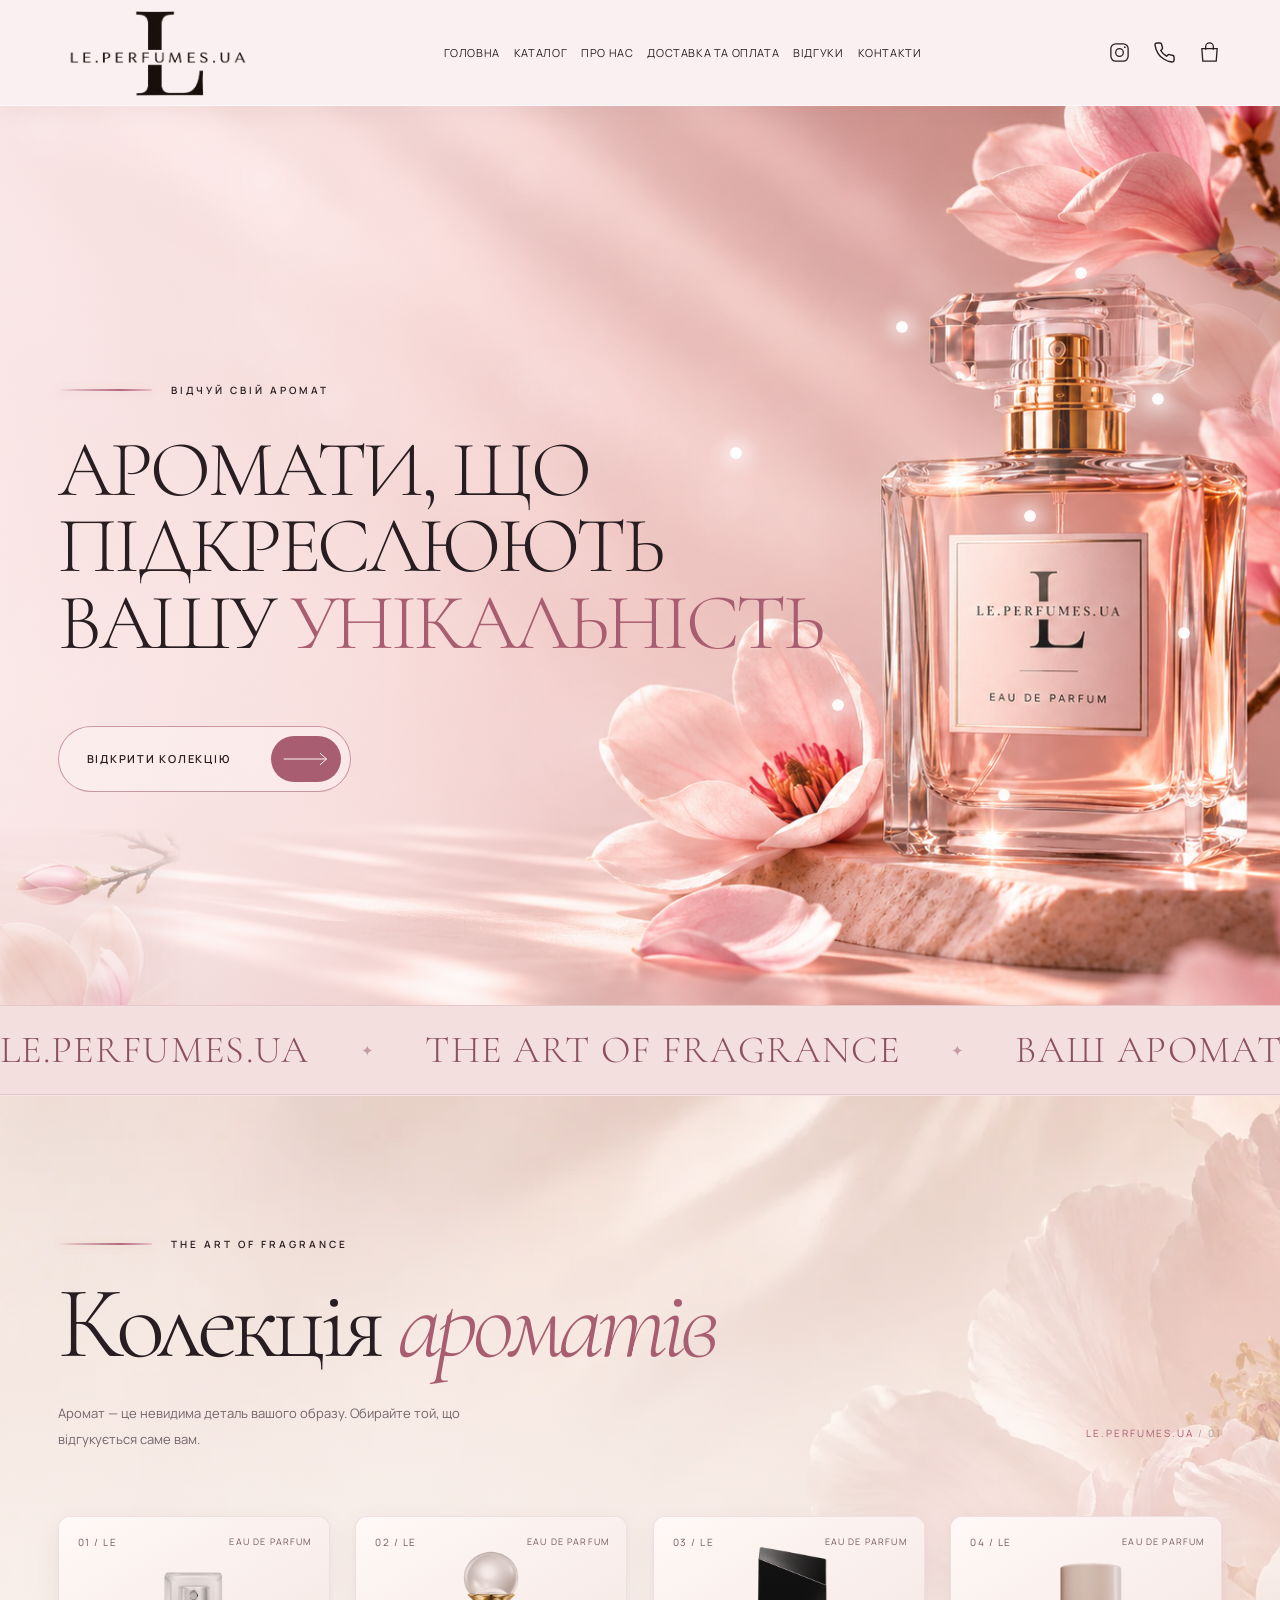
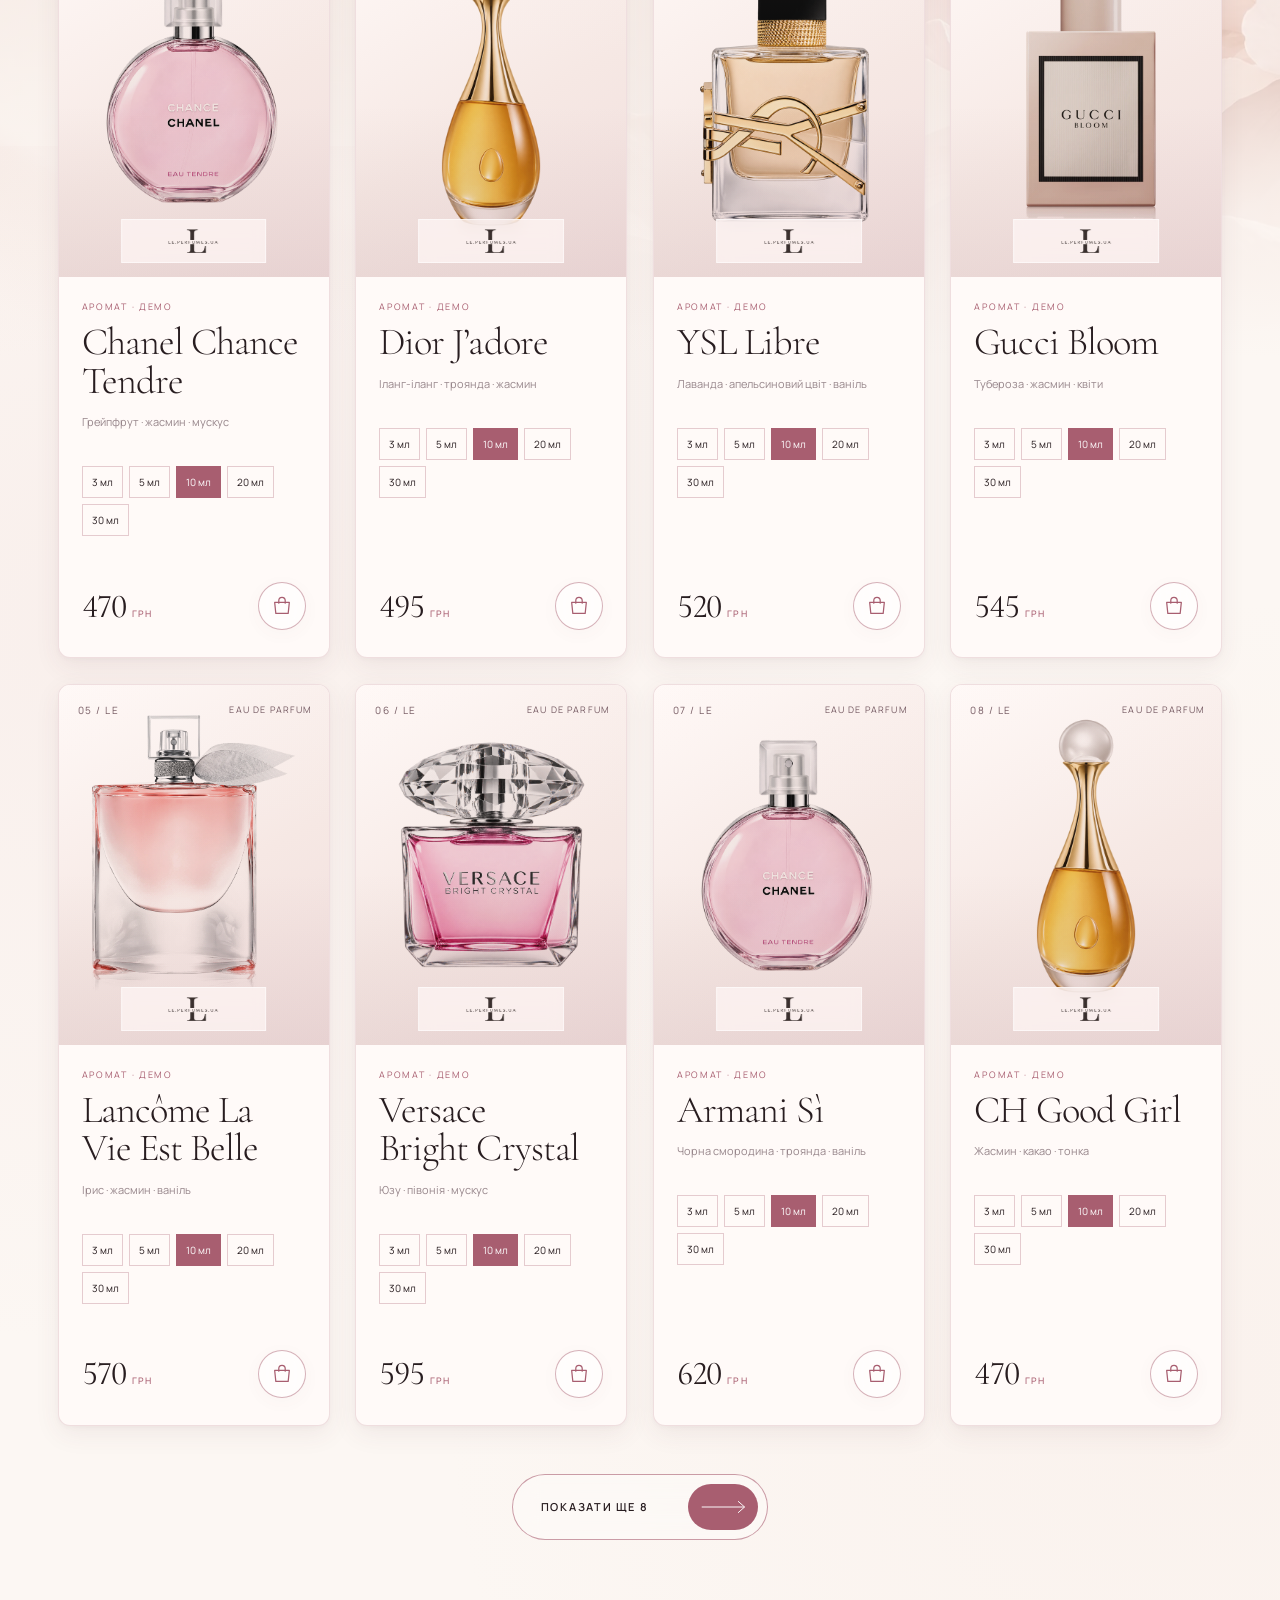
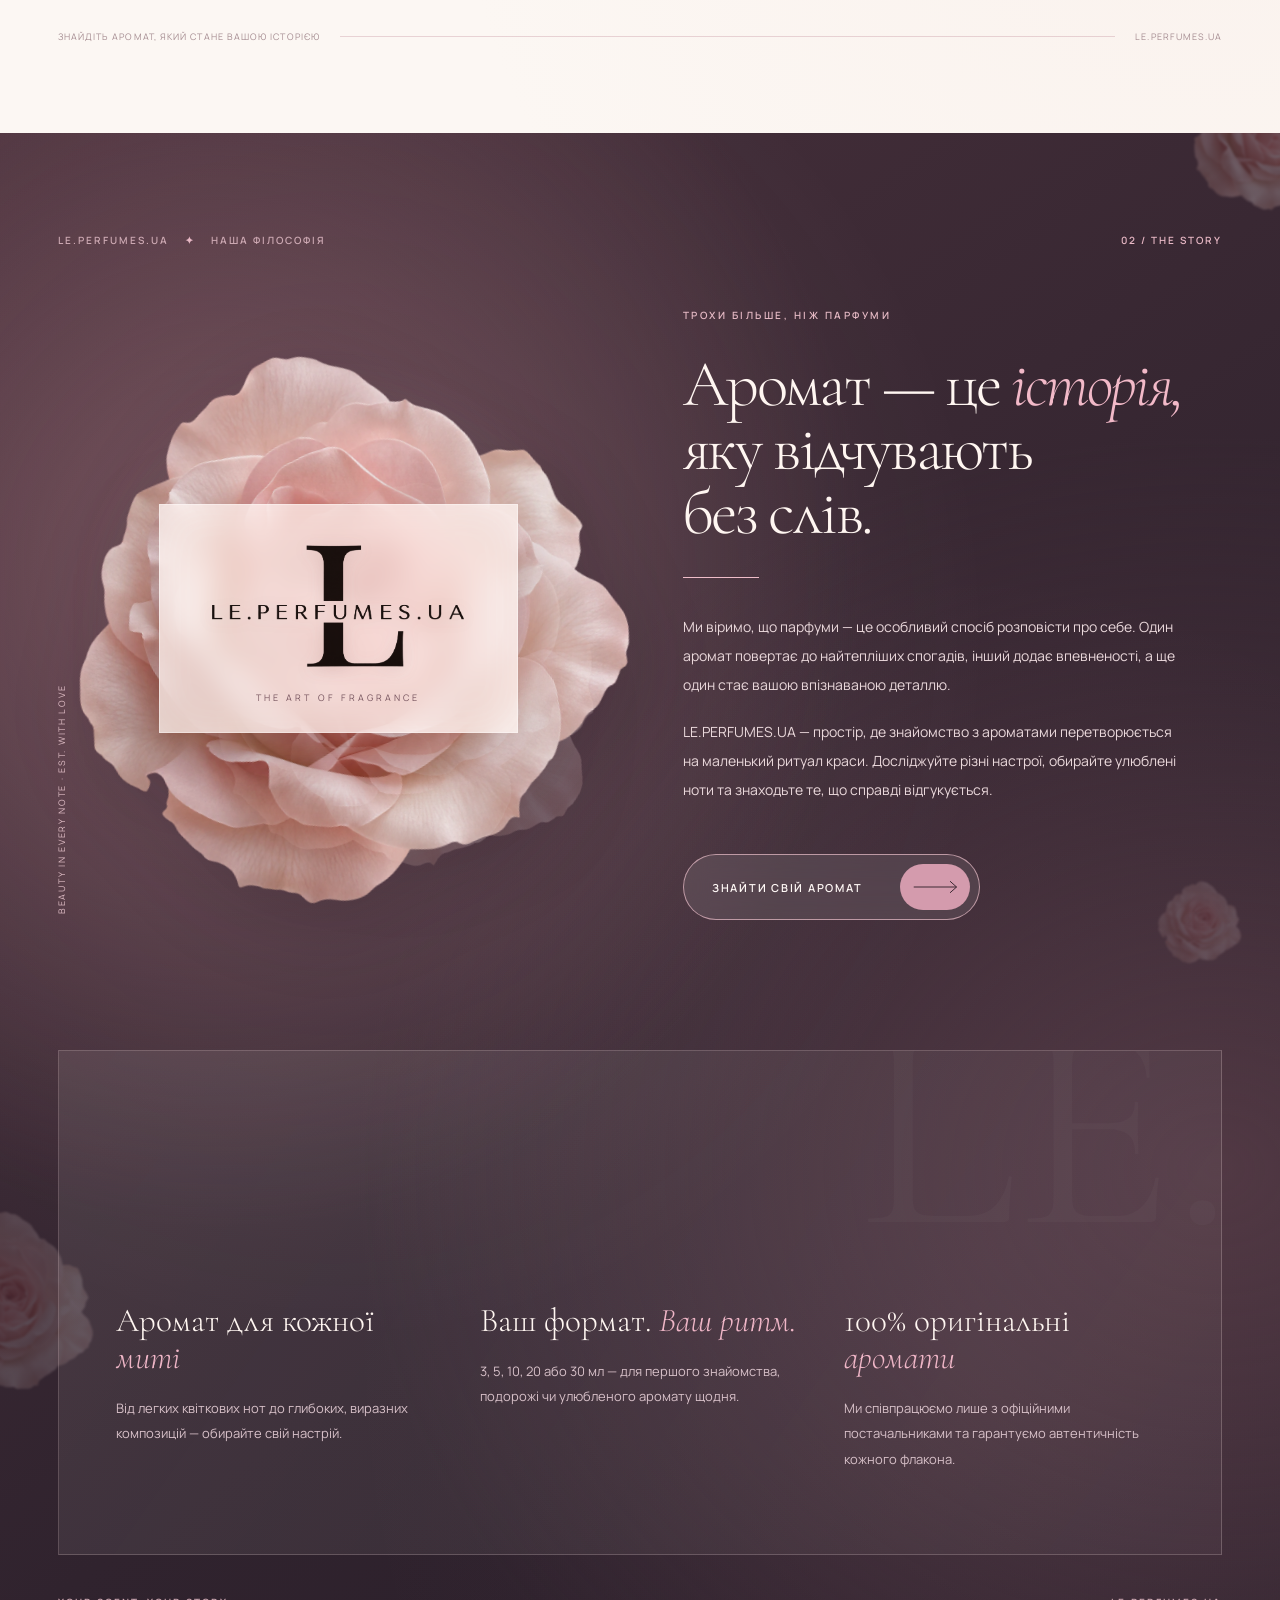
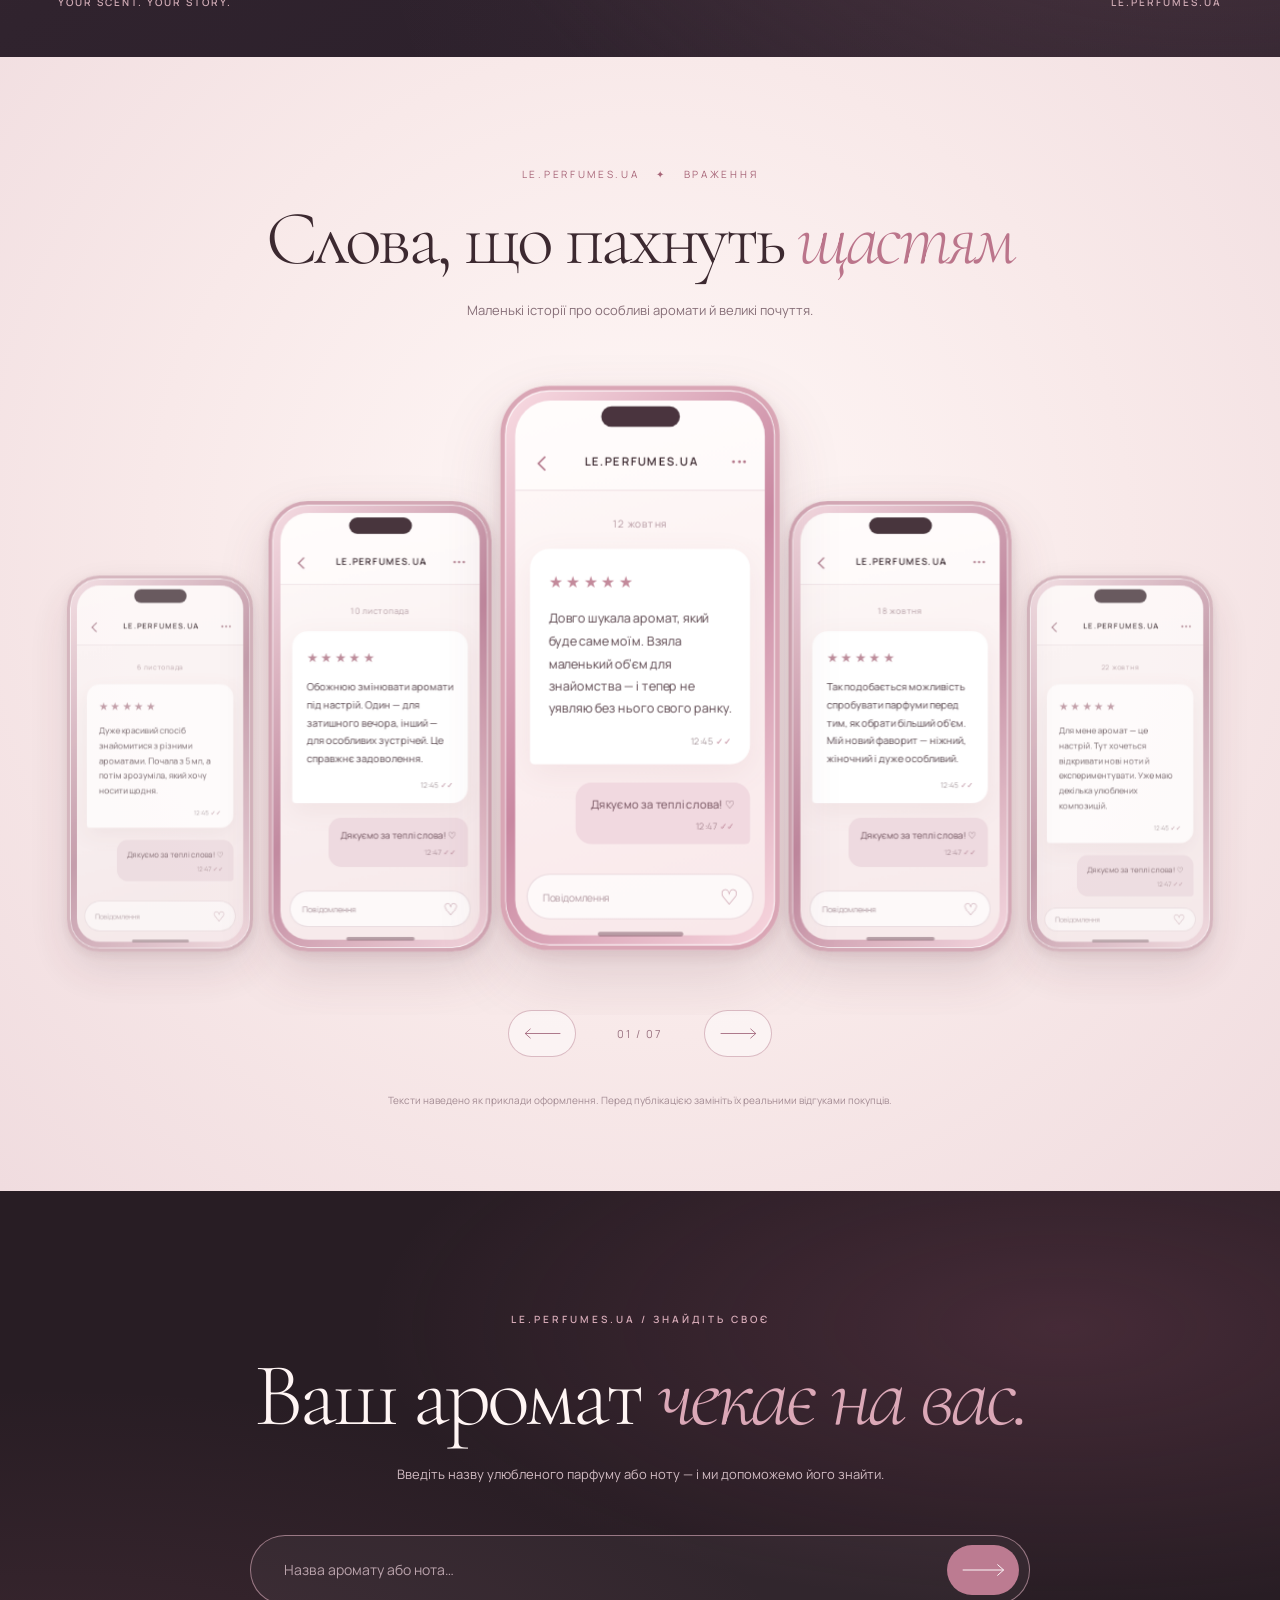
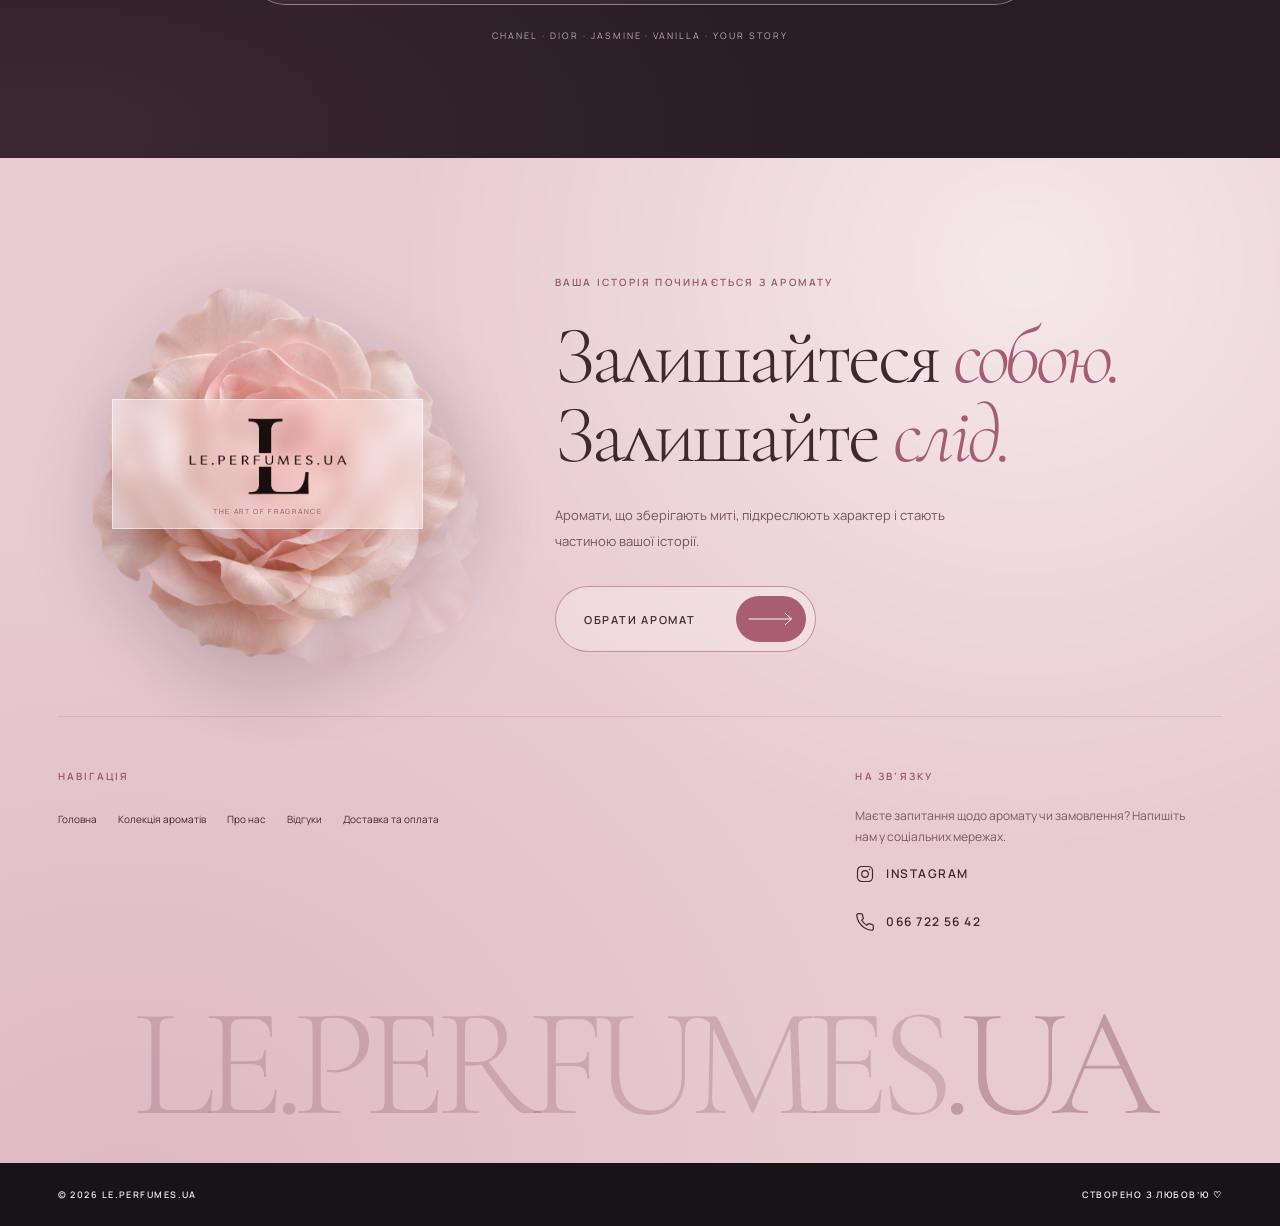
==== commit 48de0ff0: "Add files via upload" ====
--- a/index.html
+++ b/index.html
@@ -3,6 +3,10 @@
 <html lang="uk">
   <head>
     <meta charset="utf-8" />
+    <meta
+      name="google-site-verification"
+      content="9EQmp9LMMWhDp1WMb3Yrsw4-TbIsJD5NLwpg4GHPz3Q"
+    />
     <meta content="width=device-width,initial-scale=1" name="viewport" />
     <meta content="#f7e9e8" name="theme-color" />
     <meta
